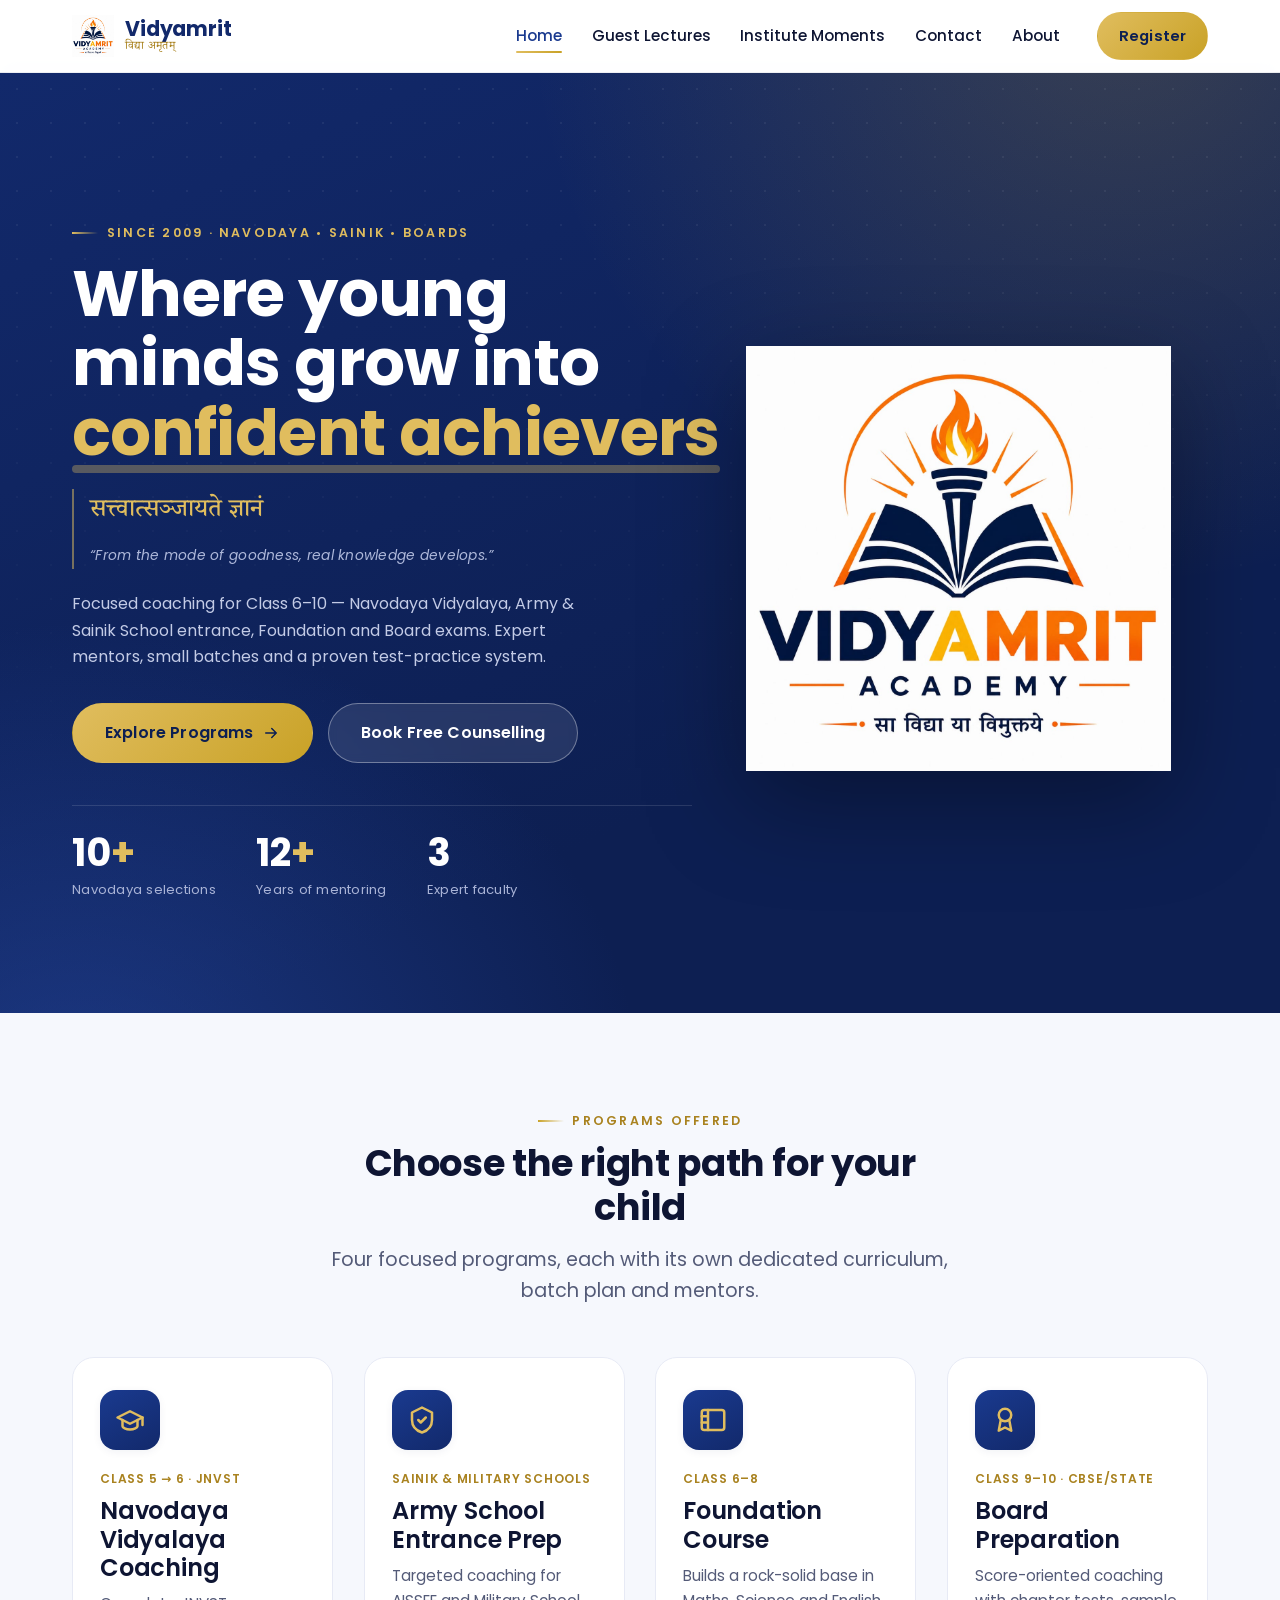
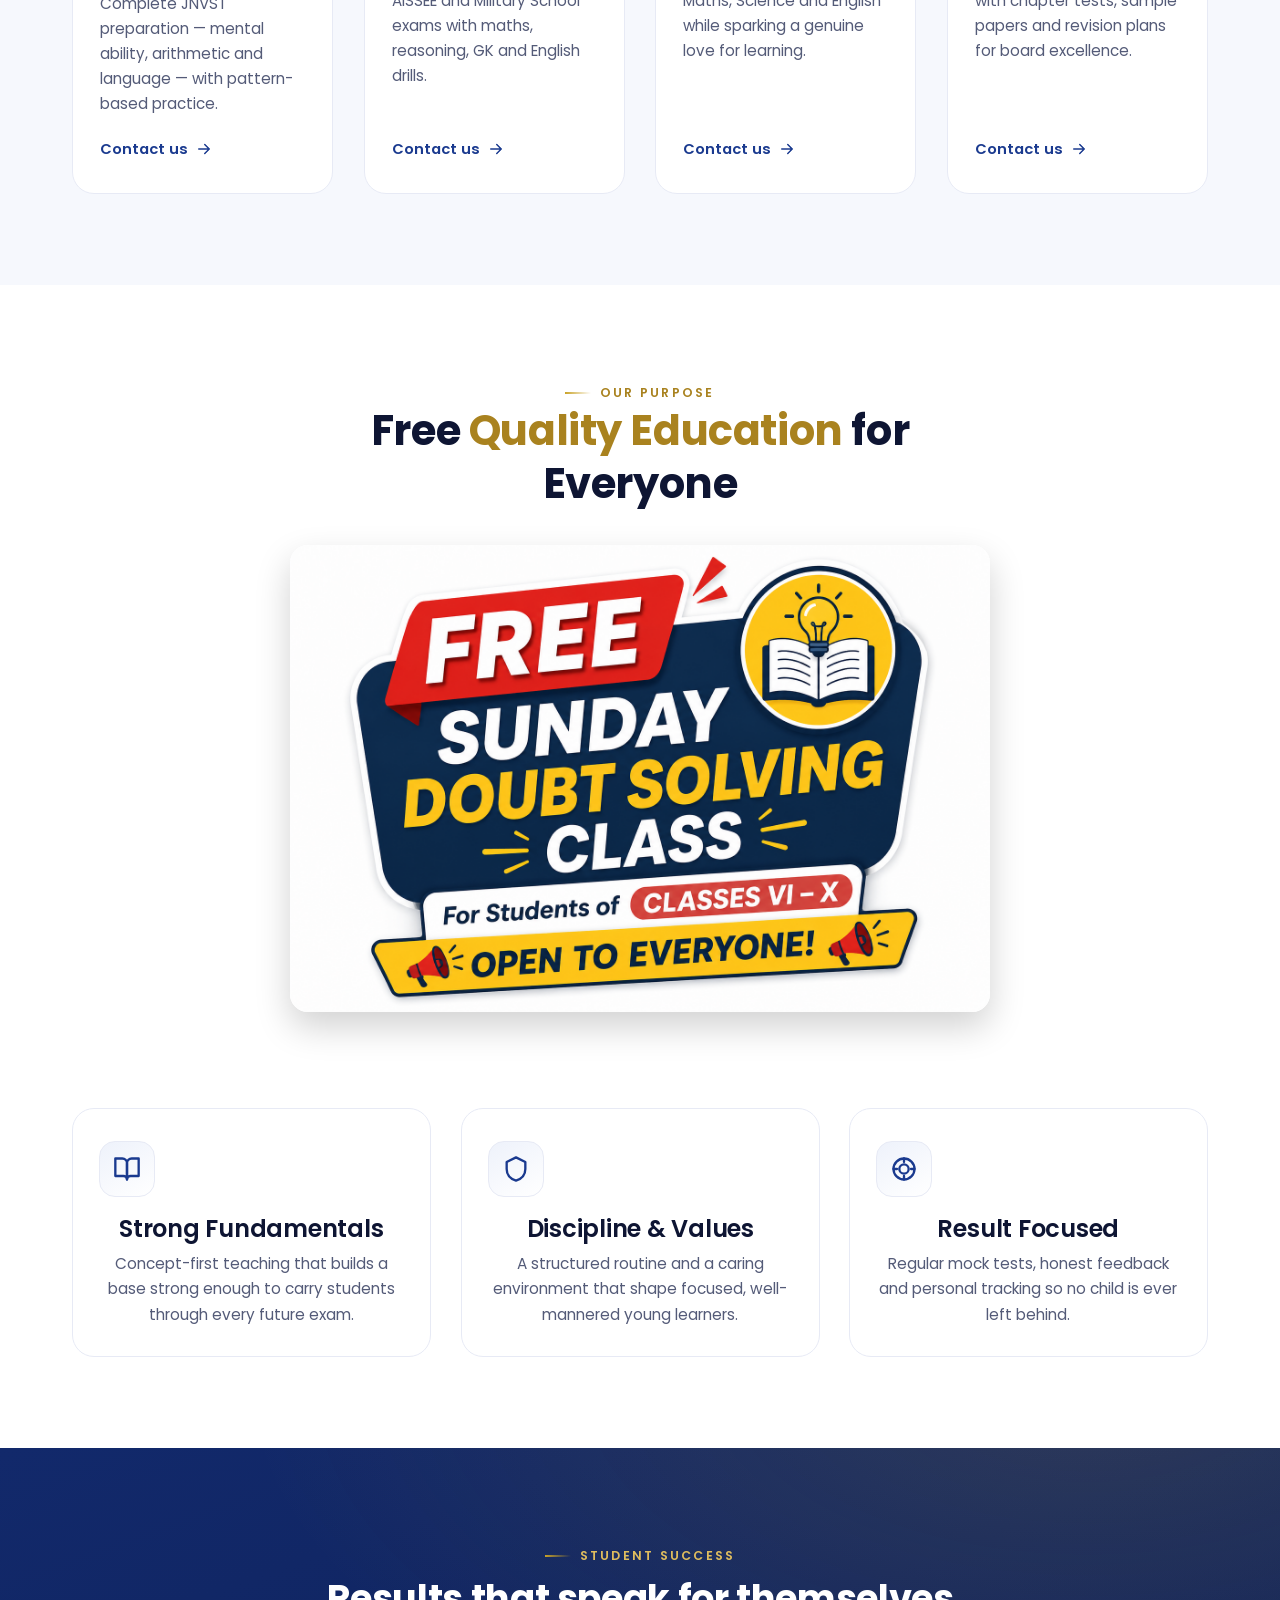
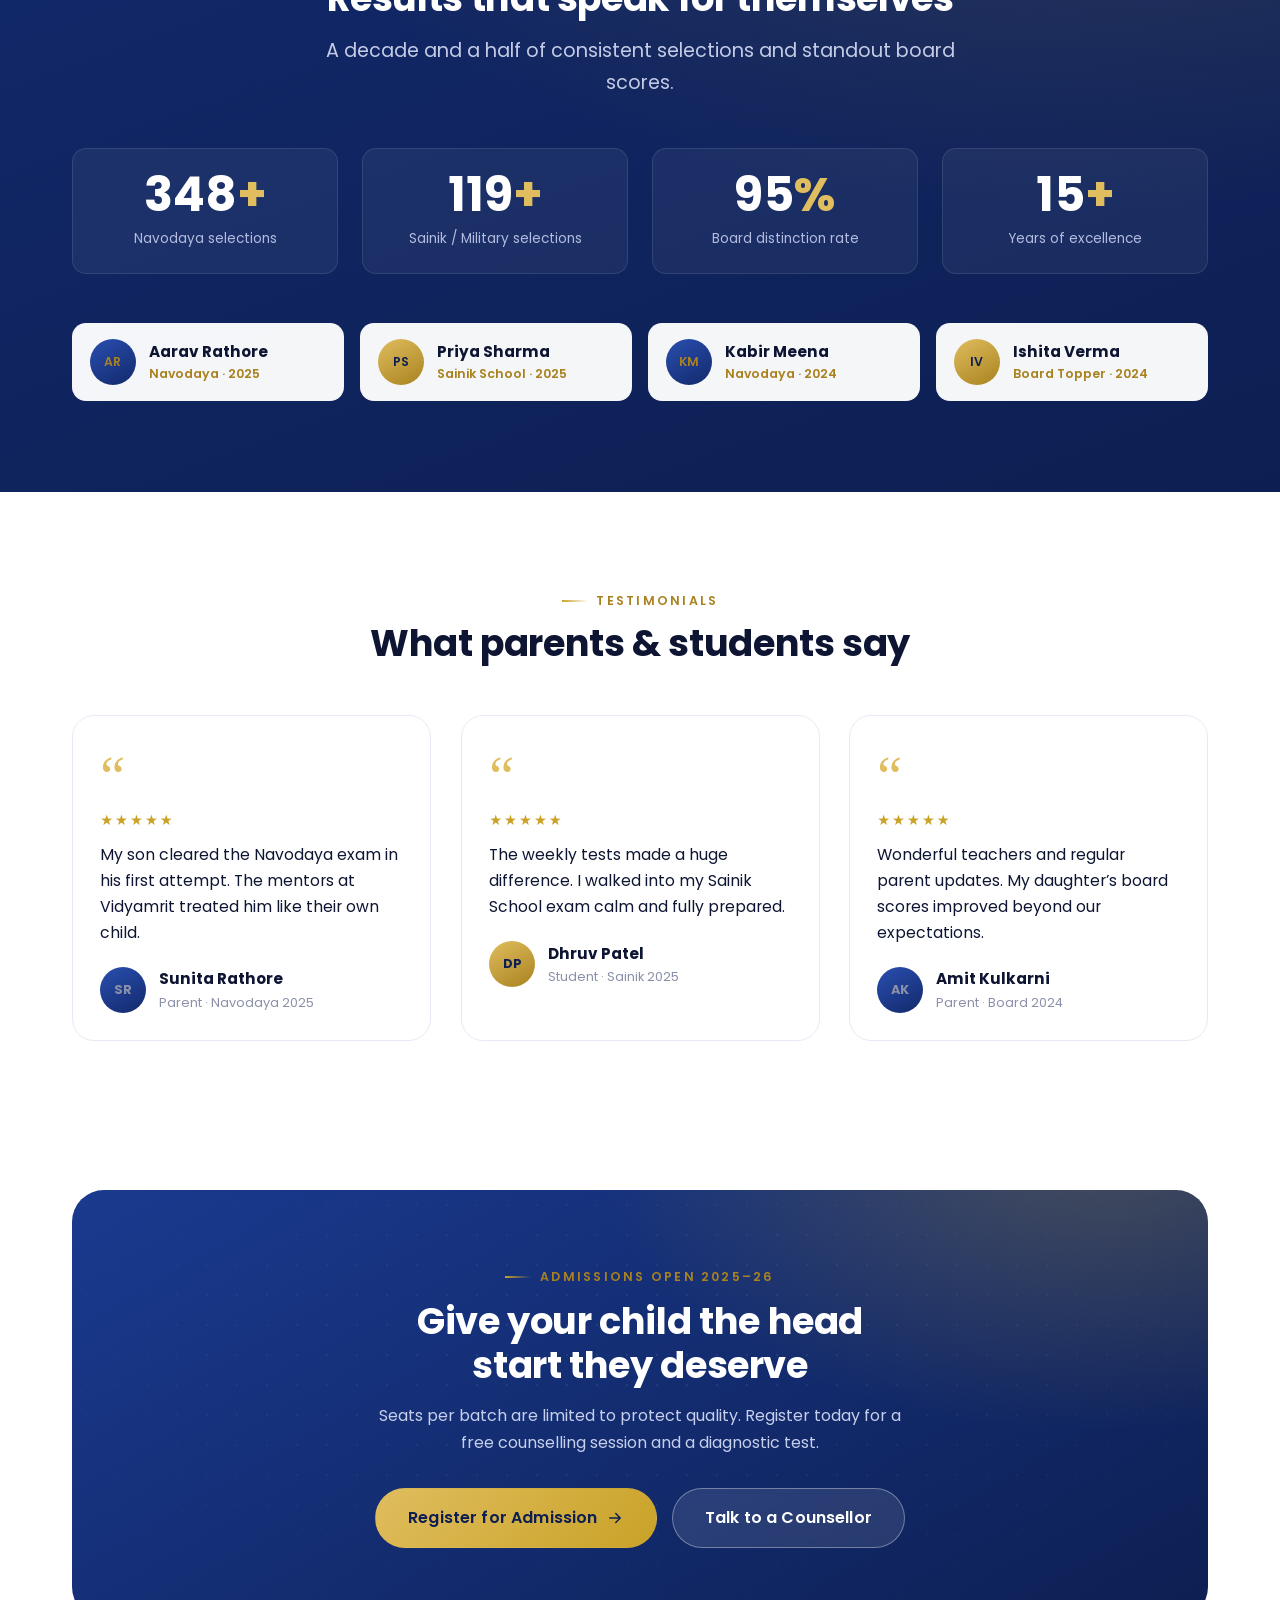
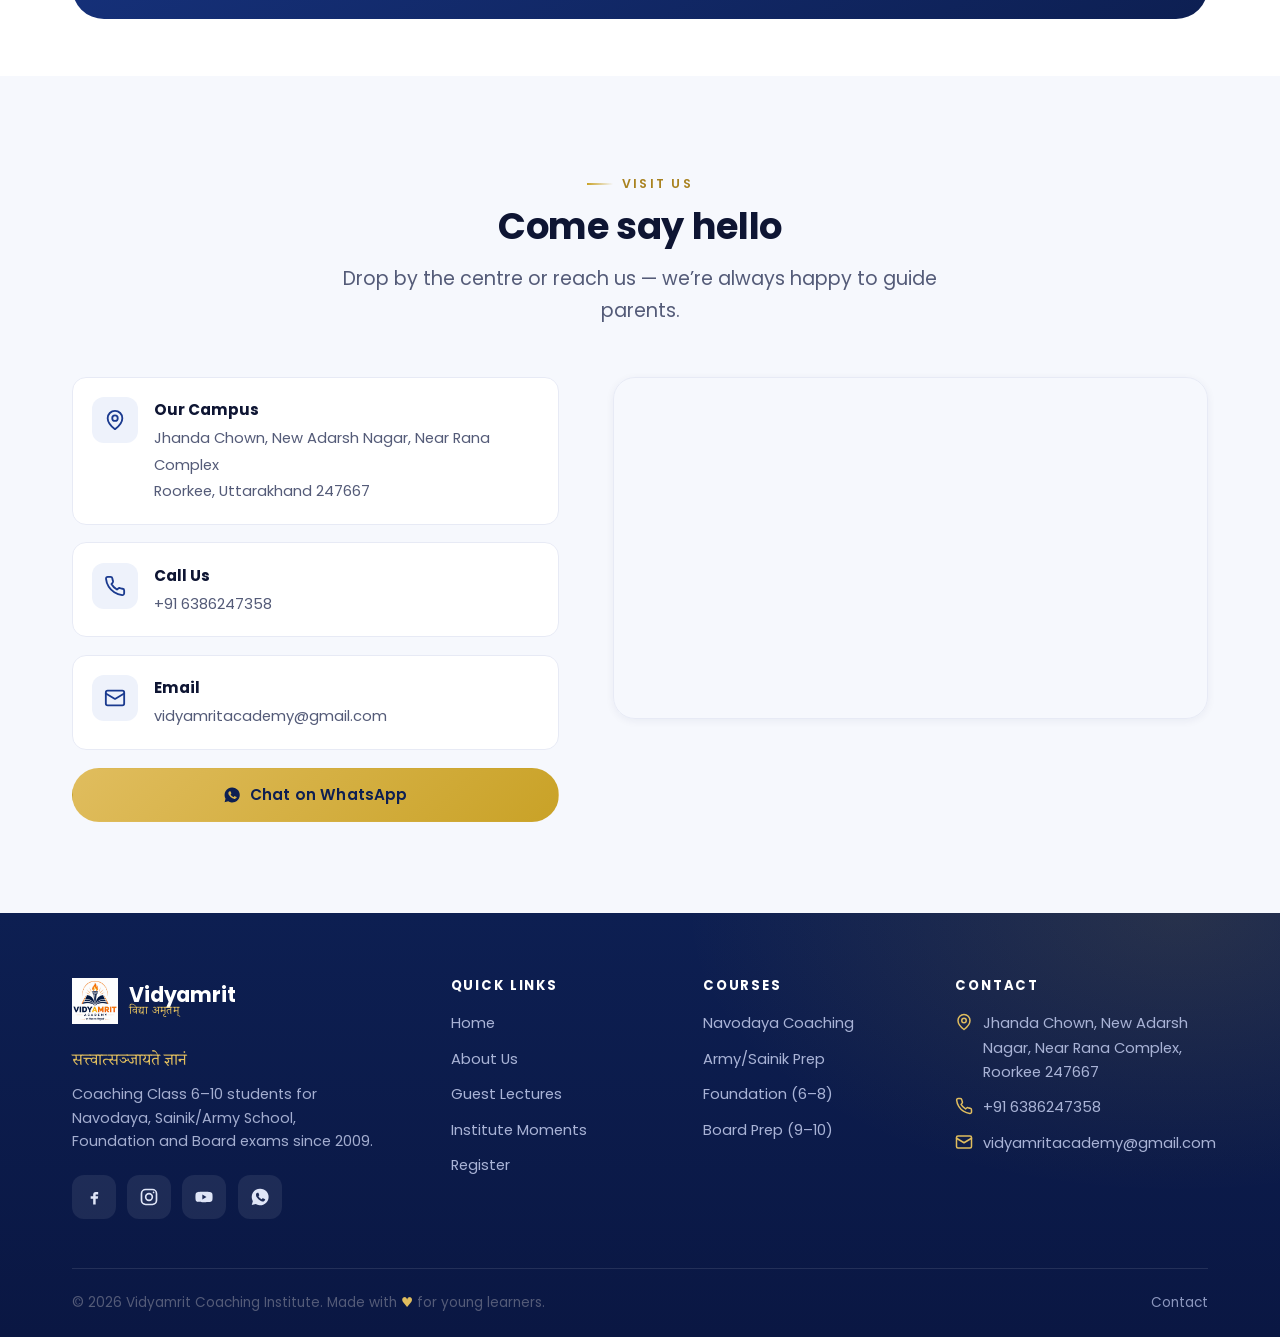
==== index.html @ 96e6bafd "Initial website" ====
<!DOCTYPE html>
<html lang="en">
<head>
  <meta charset="UTF-8" />
  <meta name="viewport" content="width=device-width, initial-scale=1.0" />

  <!-- ---- SEO ---- -->
  <title>Vidyamrit Coaching Institute | Navodaya, Sainik, Foundation & Board Coaching</title>
  <meta name="description" content="Vidyamrit Coaching Institute prepares students of Class 6–10 for Navodaya Vidyalaya, Sainik & Army School entrance, Foundation and Board exams with expert mentors, small batches and regular mock tests." />
  <meta name="keywords" content="Navodaya coaching, Sainik School coaching, JNVST preparation, foundation course, board exam coaching, Vidyamrit" />
  <meta name="author" content="Vidyamrit Coaching Institute" />
  <link rel="canonical" href="https://www.vidyamrit.edu.in/" />

  <!-- ---- Social preview ---- -->
  <meta property="og:type" content="website" />
  <meta property="og:title" content="Vidyamrit Coaching Institute" />
  <meta property="og:description" content="Expert coaching for Navodaya, Sainik/Army School, Foundation and Board exams — Class 6 to 10." />
  <meta property="og:image" content="images/logo.jpeg" />

  <!-- ---- Favicon ---- -->
  <link rel="icon" type="image/svg+xml" href="images/logo.jpeg" />

  <!-- ---- Fonts: Poppins (English) + Noto Serif Devanagari (Sanskrit) ---- -->
  <link rel="preconnect" href="https://fonts.googleapis.com" />
  <link rel="preconnect" href="https://fonts.gstatic.com" crossorigin />
  <link href="https://fonts.googleapis.com/css2?family=Poppins:wght@400;500;600;700&family=Noto+Serif+Devanagari:wght@500;600&display=swap" rel="stylesheet" />

  <!-- ---- Styles (load order matters) ---- -->
  <link rel="stylesheet" href="css/style.css" />
  <link rel="stylesheet" href="css/navbar.css" />
  <link rel="stylesheet" href="css/hero.css" />
  <link rel="stylesheet" href="css/purpose.css" />
  <link rel="stylesheet" href="css/cards.css" />
  <link rel="stylesheet" href="css/pages.css" />
  <link rel="stylesheet" href="css/forms.css" />
  <link rel="stylesheet" href="css/footer.css" />
  <link rel="stylesheet" href="css/responsive.css" />
</head>
<body>
  <a class="skip-link" href="#main">Skip to main content</a>

  <!-- ============================================================
       HEADER / NAVBAR
       ============================================================ -->
  <header class="site-header" id="siteHeader">
    <div class="container">
      <nav class="nav" aria-label="Primary">
        <a class="brand" href="index.html" aria-label="Vidyamrit — home">
          <img class="brand__mark" src="images/logo.jpeg" alt="" width="42" height="42" />
          <span class="brand__text">
            <span class="brand__name">Vidyamrit</span>
            <span class="brand__sub">विद्या अमृतम्</span>
          </span>
        </a>

        <div class="nav-menu" id="navMenu">
          <ul class="nav-list">
            <li><a class="nav-link" href="index.html">Home</a></li>
            <li><a class="nav-link" href="pages/guest-lectures.html">Guest Lectures</a></li>
            <li><a class="nav-link" href="pages/institute-moments.html">Institute Moments</a></li>
            <li><a class="nav-link" href="pages/contact.html">Contact</a></li>
            <li><a class="nav-link" href="pages/about.html">About</a></li>
          </ul>
          <a class="btn btn--gold nav-cta" href="pages/registration.html">Register</a>
        </div>

        <button class="nav-toggle" id="navToggle" type="button" aria-label="Open menu" aria-controls="navMenu" aria-expanded="false">
          <span></span><span></span><span></span>
        </button>
      </nav>
    </div>
  </header>
  <div class="nav-backdrop" id="navBackdrop"></div>
  <div class="header-spacer"></div>

  <main id="main">

    <!-- ============================================================
         1 · HERO
         ============================================================ -->
    <section class="hero">
      <div class="container hero__inner">
        <div class="hero__content">
          <span class="eyebrow">Since 2009 · Navodaya • Sainik • Boards</span>
          <h1 class="hero__title">Where young minds grow into <span class="hl">confident achievers</span></h1>

          <p class="shloka hero__shloka">
            सत्त्वात्सञ्जायते ज्ञानं
            <span class="shloka__gloss">“From the mode of goodness, real knowledge develops.”</span>
          </p>

          <p class="hero__lead">
            Focused coaching for Class 6–10 — Navodaya Vidyalaya, Army &amp; Sainik School
            entrance, Foundation and Board exams. Expert mentors, small batches and a
            proven test-practice system.
          </p>

          <div class="hero__actions">
            <a class="btn btn--gold btn--lg" href="#programs">
              Explore Programs
              <svg viewBox="0 0 24 24" fill="none" stroke="currentColor" stroke-width="2" stroke-linecap="round" stroke-linejoin="round" aria-hidden="true"><path d="M5 12h14M13 6l6 6-6 6"/></svg>
            </a>
            <a class="btn btn--light btn--lg" href="pages/registration.html">Book Free Counselling</a>
          </div>

          <ul class="hero__stats">
            <li><span class="num" data-count="10" data-suffix="+">350+</span><span class="lbl">Navodaya selections</span></li>
            <li><span class="num" data-count="12" data-suffix="+">15+</span><span class="lbl">Years of mentoring</span></li>
            <li><span class="num" data-count="3" data-suffix="">2</span><span class="lbl">Expert faculty</span></li>
          </ul>
        </div>

        <div class="hero__art">
          <!-- Decorative brand illustration (swap for a real photo at images/hero.jpg if preferred) -->
          <img src="images/logo.jpeg" alt="" width="480" height="480" />
        <!--   <div class="hero__badge">
            <span class="ico" aria-hidden="true">
              <svg viewBox="0 0 24 24" fill="none" stroke="currentColor" stroke-width="2" stroke-linecap="round" stroke-linejoin="round"><path d="M12 2 3 7l9 5 9-5-9-5Z"/><path d="M3 7v6m18-6v6M7 10v5c0 1 2 2 5 2s5-1 5-2v-5"/></svg>
            </span>
           <span>
             <b>96% distinction</b>
              <span>in board results</span>
            </span> 
          </div> -->
        </div>
      </div>
    </section>

    <!-- ============================================================
         3 · PROGRAMS OFFERED
         ============================================================ -->
    <section class="section section--mist" id="programs" aria-labelledby="programs-title">
      <div class="container">
        <div class="section-head text-center reveal">
          <span class="eyebrow">Programs Offered</span>
          <h2 class="section-title" id="programs-title">Choose the right path for your child</h2>
          <p class="section-sub">Four focused programs, each with its own dedicated curriculum, batch plan and mentors.</p>
        </div>

        <div class="grid grid--4" data-stagger="0.09">
          <!-- Navodaya -->
          <article class="program-card reveal">
            <span class="program-card__ico" aria-hidden="true">
              <svg viewBox="0 0 24 24" fill="none" stroke="currentColor" stroke-width="2" stroke-linecap="round" stroke-linejoin="round"><path d="M22 10 12 5 2 10l10 5 10-5Z"/><path d="M6 12v5c0 1 2.7 2.5 6 2.5s6-1.5 6-2.5v-5"/><path d="M22 10v6"/></svg>
            </span>
            <span class="program-card__meta">Class 5 → 6 · JNVST</span>
            <h3>Navodaya Vidyalaya Coaching</h3>
            <p>Complete JNVST preparation — mental ability, arithmetic and language — with pattern-based practice.</p>
            <a class="link-arrow" href="pages/contact.html">Contact us
              <svg viewBox="0 0 24 24" fill="none" stroke="currentColor" stroke-width="2" stroke-linecap="round" stroke-linejoin="round" aria-hidden="true"><path d="M5 12h14M13 6l6 6-6 6"/></svg>
            </a>
          </article>

          <!-- Sainik / Army -->
          <article class="program-card reveal">
            <span class="program-card__ico" aria-hidden="true">
              <svg viewBox="0 0 24 24" fill="none" stroke="currentColor" stroke-width="2" stroke-linecap="round" stroke-linejoin="round"><path d="M12 2 4 6v6c0 5 3.4 8.5 8 10 4.6-1.5 8-5 8-10V6z"/><path d="m9 12 2 2 4-4"/></svg>
            </span>
            <span class="program-card__meta">Sainik &amp; Military Schools</span>
            <h3>Army School Entrance Prep</h3>
            <p>Targeted coaching for AISSEE and Military School exams with maths, reasoning, GK and English drills.</p>
            <a class="link-arrow" href="pages/contact.html">Contact us
              <svg viewBox="0 0 24 24" fill="none" stroke="currentColor" stroke-width="2" stroke-linecap="round" stroke-linejoin="round" aria-hidden="true"><path d="M5 12h14M13 6l6 6-6 6"/></svg>
            </a>
          </article>

          <!-- Foundation -->
          <article class="program-card reveal">
            <span class="program-card__ico" aria-hidden="true">
              <svg viewBox="0 0 24 24" fill="none" stroke="currentColor" stroke-width="2" stroke-linecap="round" stroke-linejoin="round"><rect x="3" y="4" width="18" height="16" rx="2"/><path d="M8 4v16M3 9h5m-5 5h5"/></svg>
            </span>
            <span class="program-card__meta">Class 6–8</span>
            <h3>Foundation Course</h3>
            <p>Builds a rock-solid base in Maths, Science and English while sparking a genuine love for learning.</p>
            <a class="link-arrow" href="pages/contact.html">Contact us
              <svg viewBox="0 0 24 24" fill="none" stroke="currentColor" stroke-width="2" stroke-linecap="round" stroke-linejoin="round" aria-hidden="true"><path d="M5 12h14M13 6l6 6-6 6"/></svg>
            </a>
          </article>

          <!-- Board -->
          <article class="program-card reveal">
            <span class="program-card__ico" aria-hidden="true">
              <svg viewBox="0 0 24 24" fill="none" stroke="currentColor" stroke-width="2" stroke-linecap="round" stroke-linejoin="round"><circle cx="12" cy="8" r="5"/><path d="m8.5 12.5-1.5 8L12 18l5 2.5-1.5-8"/></svg>
            </span>
            <span class="program-card__meta">Class 9–10 · CBSE/State</span>
            <h3>Board Preparation</h3>
            <p>Score-oriented coaching with chapter tests, sample papers and revision plans for board excellence.</p>
            <a class="link-arrow" href="pages/contact.html">Contact us
              <svg viewBox="0 0 24 24" fill="none" stroke="currentColor" stroke-width="2" stroke-linecap="round" stroke-linejoin="round" aria-hidden="true"><path d="M5 12h14M13 6l6 6-6 6"/></svg>
            </a>
          </article>
        </div>
      </div>
    </section>


    <!-- ============================================================
         2 · OUR PURPOSE
         ============================================================ -->
    <section class="section purpose" aria-labelledby="purpose-title">
      <div class="container text-center">
        <span class="eyebrow reveal">Our Purpose</span>
        <h2 class="purpose__statement reveal" id="purpose-title">
          <a href="pages/our-purpose.html" class="purpose-link">
            Free <span class="hl">Quality Education</span> for Everyone
          </a>
        </h2>

        <div class="purpose-image reveal">
            <a href="pages/registration.html">
                <img src="images/free_edu.png"
                     alt="Free Quality Education for Everyone">
            </a>
        </div>
        <div class="divider reveal"><span></span></div>

        <div class="grid grid--3 purpose__pillars" data-stagger="0.1">
          <article class="purpose-card reveal">
            <span class="purpose-card__ico" aria-hidden="true">
              <svg viewBox="0 0 24 24" fill="none" stroke="currentColor" stroke-width="2" stroke-linecap="round" stroke-linejoin="round"><path d="M2 3h6a4 4 0 0 1 4 4v14a3 3 0 0 0-3-3H2z"/><path d="M22 3h-6a4 4 0 0 0-4 4v14a3 3 0 0 1 3-3h7z"/></svg>
            </span>
            <h3>Strong Fundamentals</h3>
            <p>Concept-first teaching that builds a base strong enough to carry students through every future exam.</p>
          </article>

          <article class="purpose-card reveal">
            <span class="purpose-card__ico" aria-hidden="true">
              <svg viewBox="0 0 24 24" fill="none" stroke="currentColor" stroke-width="2" stroke-linecap="round" stroke-linejoin="round"><path d="M12 2 4 6v6c0 5 3.4 8.5 8 10 4.6-1.5 8-5 8-10V6z"/></svg>
            </span>
            <h3>Discipline &amp; Values</h3>
            <p>A structured routine and a caring environment that shape focused, well-mannered young learners.</p>
          </article>

          <article class="purpose-card reveal">
            <span class="purpose-card__ico" aria-hidden="true">
              <svg viewBox="0 0 24 24" fill="none" stroke="currentColor" stroke-width="2" stroke-linecap="round" stroke-linejoin="round"><circle cx="12" cy="12" r="9"/><circle cx="12" cy="12" r="4"/><path d="M12 3v3m0 12v3M3 12h3m12 0h3"/></svg>
            </span>
            <h3>Result Focused</h3>
            <p>Regular mock tests, honest feedback and personal tracking so no child is ever left behind.</p>
          </article>
        </div>
      </div>
    </section>




    <!-- ============================================================
         5 · STUDENT SUCCESS HIGHLIGHTS
         ============================================================ -->
    <section class="section section--royal results" aria-labelledby="results-title">
      <div class="container">
        <div class="section-head text-center reveal">
          <span class="eyebrow">Student Success</span>
          <h2 class="section-title" id="results-title">Results that speak for themselves</h2>
          <p class="section-sub">A decade and a half of consistent selections and standout board scores.</p>
        </div>

        <div class="stat-row" data-stagger="0.08">
          <div class="stat reveal"><span class="num" data-count="350" data-suffix="+">350+</span><span class="lbl">Navodaya selections</span></div>
          <div class="stat reveal"><span class="num" data-count="120" data-suffix="+">120+</span><span class="lbl">Sainik / Military selections</span></div>
          <div class="stat reveal"><span class="num" data-count="96" data-suffix="%">96%</span><span class="lbl">Board distinction rate</span></div>
          <div class="stat reveal"><span class="num" data-count="15" data-suffix="+">15+</span><span class="lbl">Years of excellence</span></div>
        </div>

        <div class="selection-strip" data-stagger="0.08">
          <div class="select-card reveal"><span class="avatar" aria-hidden="true">AR</span><span><b>Aarav Rathore</b><span>Navodaya · 2025</span></span></div>
          <div class="select-card reveal"><span class="avatar is-gold" aria-hidden="true">PS</span><span><b>Priya Sharma</b><span>Sainik School · 2025</span></span></div>
          <div class="select-card reveal"><span class="avatar" aria-hidden="true">KM</span><span><b>Kabir Meena</b><span>Navodaya · 2024</span></span></div>
          <div class="select-card reveal"><span class="avatar is-gold" aria-hidden="true">IV</span><span><b>Ishita Verma</b><span>Board Topper · 2024</span></span></div>
        </div>
      </div>
    </section>


    <!-- ============================================================
         8 · TESTIMONIALS
         ============================================================ -->
    <section class="section" aria-labelledby="testi-title">
      <div class="container">
        <div class="section-head text-center reveal">
          <span class="eyebrow">Testimonials</span>
          <h2 class="section-title" id="testi-title">What parents &amp; students say</h2>
        </div>

        <div class="grid grid--3" data-stagger="0.09">
          <article class="testimonial-card reveal">
            <div class="testimonial-card__quote" aria-hidden="true">&ldquo;</div>
            <div class="stars" aria-label="5 out of 5 stars">★★★★★</div>
            <p>My son cleared the Navodaya exam in his first attempt. The mentors at Vidyamrit treated him like their own child.</p>
            <div class="testimonial-card__author">
              <span class="avatar" aria-hidden="true">SR</span>
              <span><b>Sunita Rathore</b><span>Parent · Navodaya 2025</span></span>
            </div>
          </article>

          <article class="testimonial-card reveal">
            <div class="testimonial-card__quote" aria-hidden="true">&ldquo;</div>
            <div class="stars" aria-label="5 out of 5 stars">★★★★★</div>
            <p>The weekly tests made a huge difference. I walked into my Sainik School exam calm and fully prepared.</p>
            <div class="testimonial-card__author">
              <span class="avatar is-gold" aria-hidden="true">DP</span>
              <span><b>Dhruv Patel</b><span>Student · Sainik 2025</span></span>
            </div>
          </article>

          <article class="testimonial-card reveal">
            <div class="testimonial-card__quote" aria-hidden="true">&ldquo;</div>
            <div class="stars" aria-label="5 out of 5 stars">★★★★★</div>
            <p>Wonderful teachers and regular parent updates. My daughter&rsquo;s board scores improved beyond our expectations.</p>
            <div class="testimonial-card__author">
              <span class="avatar" aria-hidden="true">AK</span>
              <span><b>Amit Kulkarni</b><span>Parent · Board 2024</span></span>
            </div>
          </article>
        </div>
      </div>
    </section>

    <!-- ============================================================
         9 · REGISTRATION CTA
         ============================================================ -->
    <section class="section section--tight" aria-labelledby="cta-title">
      <div class="container">
        <div class="cta-band reveal zoom">
          <span class="eyebrow" style="justify-content:center;">Admissions Open 2025–26</span>
          <h2 id="cta-title">Give your child the head start they deserve</h2>
          <p>Seats per batch are limited to protect quality. Register today for a free counselling session and a diagnostic test.</p>
          <div class="cta-band__actions">
            <a class="btn btn--gold btn--lg" href="pages/registration.html">Register for Admission
              <svg viewBox="0 0 24 24" fill="none" stroke="currentColor" stroke-width="2" stroke-linecap="round" stroke-linejoin="round" aria-hidden="true"><path d="M5 12h14M13 6l6 6-6 6"/></svg>
            </a>
            <a class="btn btn--light btn--lg" href="pages/contact.html">Talk to a Counsellor</a>
          </div>
        </div>
      </div>
    </section>

    <!-- ============================================================
         10 · CONTACT
         ============================================================ -->
    <section class="section section--mist" id="contact" aria-labelledby="contact-title">
      <div class="container">
        <div class="section-head text-center reveal">
          <span class="eyebrow">Visit Us</span>
          <h2 class="section-title" id="contact-title">Come say hello</h2>
          <p class="section-sub">Drop by the centre or reach us — we&rsquo;re always happy to guide parents.</p>
        </div>

        <div class="contact-grid">
          <div class="contact-info reveal from-left">
            <div class="contact-item">
              <span class="ico" aria-hidden="true"><svg viewBox="0 0 24 24" fill="none" stroke="currentColor" stroke-width="2" stroke-linecap="round" stroke-linejoin="round"><path d="M20 10c0 6-8 12-8 12s-8-6-8-12a8 8 0 0 1 16 0Z"/><circle cx="12" cy="10" r="3"/></svg></span>
              <div><b>Our Campus</b><span>Jhanda Chown, New Adarsh Nagar, Near Rana Complex<br />Roorkee, Uttarakhand 247667</span></div>
            </div>
            <div class="contact-item">
              <span class="ico" aria-hidden="true"><svg viewBox="0 0 24 24" fill="none" stroke="currentColor" stroke-width="2" stroke-linecap="round" stroke-linejoin="round"><path d="M22 16.9v3a2 2 0 0 1-2.2 2 19.8 19.8 0 0 1-8.6-3 19.5 19.5 0 0 1-6-6 19.8 19.8 0 0 1-3-8.7A2 2 0 0 1 4.1 2h3a2 2 0 0 1 2 1.7c.1.9.4 1.8.7 2.7a2 2 0 0 1-.5 2.1L8.1 9.9a16 16 0 0 0 6 6l1.4-1.2a2 2 0 0 1 2.1-.4c.9.3 1.8.6 2.7.7a2 2 0 0 1 1.7 2Z"/></svg></span>
              <div><b>Call Us</b><a href="tel:+916386247358">+91 6386247358</a><br /></div>
            </div>
            <div class="contact-item">
              <span class="ico" aria-hidden="true"><svg viewBox="0 0 24 24" fill="none" stroke="currentColor" stroke-width="2" stroke-linecap="round" stroke-linejoin="round"><rect x="2" y="4" width="20" height="16" rx="2"/><path d="m22 7-10 6L2 7"/></svg></span>
              <div><b>Email</b><a href="mailto:vidyamritacademy@gmail.com">vidyamritacademy@gmail.com</a></div>
            </div>
            <a class="btn btn--gold" href="https://wa.me/916386247358" target="_blank" rel="noopener">
              <svg viewBox="0 0 24 24" fill="currentColor" aria-hidden="true"><path d="M12 2a10 10 0 0 0-8.6 15l-1.3 4.7 4.8-1.3A10 10 0 1 0 12 2Zm5.5 14.1c-.2.6-1.2 1.2-1.7 1.2-.4 0-1 .1-3.2-.9a11 11 0 0 1-4.4-4c-.3-.5-1-1.5-1-2.9 0-1.3.7-2 1-2.2a1 1 0 0 1 .8-.4h.6c.2 0 .5 0 .7.6l.8 2c.1.2.1.4 0 .5l-.4.6-.3.3c-.1.1-.3.3-.1.6a8 8 0 0 0 1.4 1.8 7 7 0 0 0 2 1.3c.3.1.5.1.6-.1l.7-.9c.2-.2.4-.2.6-.1l2 .9c.3.2.5.2.5.4.1.1.1.8-.2 1.4Z"/></svg>
              Chat on WhatsApp
            </a>
          </div>

          <div class="map-embed reveal from-right">
            <!-- Replace the query with the real campus coordinates/address -->
            <iframe
              title="Vidyamrit Coaching Institute location on Google Maps"
              src="https://www.google.com/maps/embed?pb=!1m17!1m12!1m3!1d864.9025805353233!2d77.89944526962621!3d29.875509998438098!2m3!1f0!2f0!3f0!3m2!1i1024!2i768!4f13.1!3m2!1m1!2zMjnCsDUyJzMxLjgiTiA3N8KwNTQnMDAuMyJF!5e0!3m2!1sen!2sin!4v1784310612285!5m2!1sen!2sin"
              loading="lazy" referrerpolicy="no-referrer-when-downgrade"></iframe>
          </div>
        </div>
      </div>
    </section>
  </main>

  <!-- ============================================================
       FOOTER
       ============================================================ -->
  <footer class="site-footer">
    <div class="container">
      <div class="footer__grid">
        <div class="footer__brand">
          <a class="brand" href="index.html" aria-label="Vidyamrit — home">
            <img class="brand__mark" src="images/logo.jpeg" alt="" width="46" height="46" />
            <span class="brand__text">
              <span class="brand__name">Vidyamrit</span>
              <span class="brand__sub">विद्या अमृतम्</span>
            </span>
          </a>
          <p class="footer__tag">सत्त्वात्सञ्जायते ज्ञानं</p>
          <p class="footer__about">Coaching Class 6–10 students for Navodaya, Sainik/Army School, Foundation and Board exams since 2009.</p>
          <div class="social-row">
            <a href="#" aria-label="Facebook"><svg viewBox="0 0 24 24" fill="currentColor" aria-hidden="true"><path d="M14 9h3V6h-3c-2 0-3 1.5-3 3.4V11H8v3h3v7h3v-7h2.5l.5-3H14V9.4c0-.3.2-.4.5-.4Z"/></svg></a>
            <a href="#" aria-label="Instagram"><svg viewBox="0 0 24 24" fill="none" stroke="currentColor" stroke-width="2"><rect x="3" y="3" width="18" height="18" rx="5"/><circle cx="12" cy="12" r="4"/><circle cx="17.5" cy="6.5" r="1" fill="currentColor" stroke="none"/></svg></a>
            <a href="#" aria-label="YouTube"><svg viewBox="0 0 24 24" fill="currentColor" aria-hidden="true"><path d="M22 8.2a3 3 0 0 0-2-2C18.2 5.7 12 5.7 12 5.7s-6.2 0-8 .5a3 3 0 0 0-2 2A31 31 0 0 0 1.7 12 31 31 0 0 0 2 15.8a3 3 0 0 0 2 2c1.8.5 8 .5 8 .5s6.2 0 8-.5a3 3 0 0 0 2-2c.3-1.2.3-3.8.3-3.8s0-2.6-.3-3.8ZM10 15V9l5 3Z"/></svg></a>
            <a href="https://wa.me/916386247358" aria-label="WhatsApp"><svg viewBox="0 0 24 24" fill="currentColor" aria-hidden="true"><path d="M12 2a10 10 0 0 0-8.6 15l-1.3 4.7 4.8-1.3A10 10 0 1 0 12 2Zm5.5 14.1c-.2.6-1.2 1.2-1.7 1.2-.4 0-1 .1-3.2-.9a11 11 0 0 1-4.4-4c-.3-.5-1-1.5-1-2.9 0-1.3.7-2 1-2.2a1 1 0 0 1 .8-.4h.6c.2 0 .5 0 .7.6l.8 2c.1.2.1.4 0 .5l-.4.6-.3.3c-.1.1-.3.3-.1.6a8 8 0 0 0 1.4 1.8 7 7 0 0 0 2 1.3c.3.1.5.1.6-.1l.7-.9c.2-.2.4-.2.6-.1l2 .9c.3.2.5.2.5.4.1.1.1.8-.2 1.4Z"/></svg></a>
          </div>
        </div>

        <div class="footer__col">
          <h4>Quick Links</h4>
          <ul>
            <li><a href="index.html">Home</a></li>
            <li><a href="pages/about.html">About Us</a></li>
            <li><a href="pages/guest-lectures.html">Guest Lectures</a></li>
            <li><a href="pages/institute-moments.html">Institute Moments</a></li>
            <li><a href="pages/registration.html">Register</a></li>
          </ul>
        </div>

        <div class="footer__col">
          <h4>Courses</h4>
          <ul>
            <li><a href="pages/registration.html">Navodaya Coaching</a></li>
            <li><a href="pages/registration.html">Army/Sainik Prep</a></li>
            <li><a href="pages/registration.html">Foundation (6–8)</a></li>
            <li><a href="pages/registration.html">Board Prep (9–10)</a></li>
          </ul>
        </div>

        <div class="footer__col">
          <h4>Contact</h4>
          <ul>
            <li class="with-ico"><svg viewBox="0 0 24 24" fill="none" stroke="currentColor" stroke-width="2" stroke-linecap="round" stroke-linejoin="round"><path d="M20 10c0 6-8 12-8 12s-8-6-8-12a8 8 0 0 1 16 0Z"/><circle cx="12" cy="10" r="3"/></svg><span>Jhanda Chown, New Adarsh Nagar, Near Rana Complex, Roorkee 247667</span></li>
            <li class="with-ico"><svg viewBox="0 0 24 24" fill="none" stroke="currentColor" stroke-width="2" stroke-linecap="round" stroke-linejoin="round"><path d="M22 16.9v3a2 2 0 0 1-2.2 2 19.8 19.8 0 0 1-8.6-3 19.5 19.5 0 0 1-6-6 19.8 19.8 0 0 1-3-8.7A2 2 0 0 1 4.1 2h3a2 2 0 0 1 2 1.7c.1.9.4 1.8.7 2.7a2 2 0 0 1-.5 2.1L8.1 9.9a16 16 0 0 0 6 6l1.4-1.2a2 2 0 0 1 2.1-.4c.9.3 1.8.6 2.7.7a2 2 0 0 1 1.7 2Z"/></svg><a href="tel:+916386247358">+91 6386247358</a></li>
            <li class="with-ico"><svg viewBox="0 0 24 24" fill="none" stroke="currentColor" stroke-width="2" stroke-linecap="round" stroke-linejoin="round"><rect x="2" y="4" width="20" height="16" rx="2"/><path d="m22 7-10 6L2 7"/></svg><a href="mailto:vidyamritacademy@gmail.com">vidyamritacademy@gmail.com</a></li>
          </ul>
        </div>
      </div>

      <div class="footer__bar">
        <p>© <span id="year">2025</span> Vidyamrit Coaching Institute. Made with <span class="heart" aria-hidden="true">♥</span> for young learners.</p>
        <nav aria-label="Legal">
        
          <a href="pages/contact.html">Contact</a>
        </nav>
      </div>
    </div>
  </footer>

  <!-- ---- Scripts (defer keeps markup non-blocking) ---- -->
  <script src="js/script.js" defer></script>
  <script src="js/animations.js" defer></script>
</body>
</html>
---- css/style.css ----
/* ============================================================
   Vidyamrit — style.css
   Root design tokens, reset, base typography, utilities,
   buttons, and shared components used across every page.
   Load this FIRST on every page.
   ============================================================ */

/* ---- 1. Design tokens ------------------------------------ */
:root {
  /* Brand — Royal Blue */
  --royal-900: #0d1f52;
  --royal-800: #12296b;
  --royal-700: #1a3a8f;   /* primary royal blue */
  --royal-600: #2a4fb0;
  --royal-050: #eef2fb;

  /* Brand — Golden accent */
  --gold-600: #a9821f;
  --gold-500: #c9a227;    /* primary gold */
  --gold-400: #e0bd5e;
  --gold-050: #faf4df;

  /* Neutrals */
  --ink:   #0e1533;       /* headings */
  --slate: #545b78;       /* body copy */
  --muted: #8a90a8;       /* captions, glosses */
  --mist:  #f6f8fd;       /* soft section background */
  --line:  #e7eaf5;       /* hairline borders */
  --white: #ffffff;

  /* Typography */
  --font-sans: 'Poppins', system-ui, -apple-system, 'Segoe UI', Roboto, Arial, sans-serif;
  --font-sanskrit: 'Noto Serif Devanagari', 'Poppins', Georgia, serif;

  /* Type scale (fluid) */
  --fs-display: clamp(2.4rem, 1.4rem + 3.6vw, 4rem);
  --fs-h1: clamp(2rem, 1.4rem + 2.4vw, 3rem);
  --fs-h2: clamp(1.6rem, 1.2rem + 1.6vw, 2.3rem);
  --fs-h3: clamp(1.2rem, 1.05rem + 0.7vw, 1.5rem);
  --fs-lead: clamp(1.05rem, 1rem + 0.3vw, 1.2rem);
  --fs-body: 1rem;
  --fs-small: 0.875rem;

  /* Spacing */
  --space-section: clamp(3.5rem, 2.5rem + 4vw, 6.5rem);
  --container: 1200px;
  --gutter: clamp(1.1rem, 0.6rem + 2vw, 2rem);

  /* Radius */
  --r-sm: 8px;
  --r-md: 14px;
  --r-lg: 22px;
  --r-pill: 999px;

  /* Elevation */
  --shadow-sm: 0 2px 8px rgba(13, 31, 82, 0.06);
  --shadow-md: 0 12px 30px rgba(13, 31, 82, 0.10);
  --shadow-lg: 0 26px 60px rgba(13, 31, 82, 0.16);
  --shadow-gold: 0 14px 34px rgba(201, 162, 39, 0.28);

  /* Motion */
  --ease: cubic-bezier(0.22, 0.61, 0.36, 1);
  --t-fast: 0.18s;
  --t-med: 0.35s;
  --t-slow: 0.6s;
}

/* ---- 2. Reset -------------------------------------------- */
*, *::before, *::after { box-sizing: border-box; }
* { margin: 0; padding: 0; }
html { -webkit-text-size-adjust: 100%; scroll-behavior: smooth; }
body {
  font-family: var(--font-sans);
  font-size: var(--fs-body);
  line-height: 1.65;
  color: var(--slate);
  background: var(--white);
  -webkit-font-smoothing: antialiased;
  text-rendering: optimizeLegibility;
  overflow-x: hidden;
}
img, svg, video { display: block; max-width: 100%; height: auto; }
a { color: inherit; text-decoration: none; }
button, input, select, textarea { font: inherit; color: inherit; }
button { cursor: pointer; background: none; border: none; }
ul { list-style: none; }
:focus-visible { outline: 3px solid var(--gold-400); outline-offset: 2px; border-radius: 4px; }

/* ---- 3. Base typography ---------------------------------- */
h1, h2, h3, h4 { color: var(--ink); font-weight: 700; line-height: 1.18; letter-spacing: -0.01em; }
h1 { font-size: var(--fs-h1); }
h2 { font-size: var(--fs-h2); }
h3 { font-size: var(--fs-h3); font-weight: 600; }
p  { color: var(--slate); }
strong { color: var(--ink); font-weight: 600; }
.lead { font-size: var(--fs-lead); color: var(--slate); }

/* ---- 4. Layout utilities --------------------------------- */
.container {
  width: 100%;
  max-width: var(--container);
  margin-inline: auto;
  padding-inline: var(--gutter);
}
.section { padding-block: var(--space-section); }
.section--mist { background: var(--mist); }
.section--royal {
  background:
    radial-gradient(120% 120% at 85% -10%, rgba(201,162,39,0.16), transparent 55%),
    linear-gradient(160deg, var(--royal-800), var(--royal-900));
  color: #d9e0f5;
}
.section--tight { padding-block: clamp(2.5rem, 2rem + 2vw, 4rem); }

.grid { display: grid; gap: clamp(1.1rem, 0.6rem + 1.6vw, 2rem); }
.grid--4 { grid-template-columns: repeat(4, 1fr); }
.grid--3 { grid-template-columns: repeat(3, 1fr); }
.grid--2 { grid-template-columns: repeat(2, 1fr); }
.text-center { text-align: center; }

/* ---- 5. Section header pattern --------------------------- */
.eyebrow {
  display: inline-flex;
  align-items: center;
  gap: 0.55rem;
  font-size: 0.78rem;
  font-weight: 600;
  letter-spacing: 0.18em;
  text-transform: uppercase;
  color: var(--gold-600);
}
.eyebrow::before {
  content: "";
  width: 26px; height: 2px;
  background: linear-gradient(90deg, var(--gold-500), transparent);
}
.section--royal .eyebrow { color: var(--gold-400); }

.section-head { max-width: 640px; margin-inline: auto; margin-bottom: clamp(2rem, 1.5rem + 2vw, 3.25rem); }
.section-head.is-left { margin-inline: 0; }
.section-title { font-size: var(--fs-h2); margin-top: 0.7rem; }
.section-sub { margin-top: 0.9rem; font-size: var(--fs-lead); color: var(--slate); }
.section--royal .section-title { color: #fff; }
.section--royal .section-sub { color: #c3cbe6; }

/* ---- 6. Signature: gold lotus-bud divider ---------------- */
/* Recurring ornament tying the brand to a traditional register. */
.divider {
  display: flex;
  align-items: center;
  justify-content: center;
  gap: 0.7rem;
  margin: 1.1rem 0;
}
.divider::before, .divider::after {
  content: "";
  height: 1px; width: 46px;
  background: linear-gradient(90deg, transparent, var(--gold-500));
}
.divider::after { transform: scaleX(-1); }
.divider span {
  width: 12px; height: 12px;
  background: var(--gold-500);
  transform: rotate(45deg);
  border-radius: 3px;
  box-shadow: 0 0 0 4px rgba(201,162,39,0.14);
}
.divider.is-light::before, .divider.is-light::after { background: linear-gradient(90deg, transparent, var(--gold-400)); }

/* ---- 7. Signature: Sanskrit shloka block ----------------- */
.shloka {
  font-family: var(--font-sanskrit);
  font-size: clamp(1.15rem, 1rem + 0.7vw, 1.6rem);
  line-height: 1.9;
  color: var(--royal-700);
  font-weight: 500;
}
.shloka .shloka__gloss {
  display: block;
  margin-top: 0.4rem;
  font-family: var(--font-sans);
  font-size: 0.86rem;
  letter-spacing: 0.02em;
  color: var(--muted);
  font-style: italic;
  font-weight: 400;
}
.section--royal .shloka { color: var(--gold-400); }
.section--royal .shloka .shloka__gloss { color: #aab4d6; }

/* ---- 8. Buttons ------------------------------------------ */
.btn {
  --btn-bg: var(--royal-700);
  --btn-fg: #fff;
  position: relative;
  display: inline-flex;
  align-items: center;
  justify-content: center;
  gap: 0.55rem;
  padding: 0.85rem 1.6rem;
  font-weight: 600;
  font-size: 0.95rem;
  letter-spacing: 0.01em;
  color: var(--btn-fg);
  background: var(--btn-bg);
  border-radius: var(--r-pill);
  border: 1.5px solid transparent;
  overflow: hidden;
  transition: transform var(--t-fast) var(--ease),
              box-shadow var(--t-med) var(--ease),
              background var(--t-med) var(--ease);
}
.btn:hover { transform: translateY(-2px); box-shadow: var(--shadow-md); }
.btn:active { transform: translateY(0); }
.btn svg { width: 18px; height: 18px; }

.btn--primary { --btn-bg: var(--royal-700); }
.btn--primary:hover { background: var(--royal-800); }

.btn--gold {
  --btn-bg: linear-gradient(135deg, var(--gold-400), var(--gold-500));
  --btn-fg: var(--royal-900);
}
.btn--gold:hover { box-shadow: var(--shadow-gold); }

.btn--ghost {
  --btn-bg: transparent;
  --btn-fg: var(--royal-700);
  border-color: var(--line);
}
.btn--ghost:hover { border-color: var(--royal-600); background: var(--royal-050); box-shadow: none; }

.btn--light {
  --btn-bg: rgba(255,255,255,0.10);
  --btn-fg: #fff;
  border-color: rgba(255,255,255,0.35);
  backdrop-filter: blur(4px);
}
.btn--light:hover { background: rgba(255,255,255,0.18); }

.btn--lg { padding: 1rem 2rem; font-size: 1rem; }
.btn--block { width: 100%; }

/* JS ripple element injected by script.js */
.ripple {
  position: absolute;
  border-radius: 50%;
  transform: scale(0);
  background: rgba(255,255,255,0.45);
  pointer-events: none;
  animation: ripple 0.6s var(--ease);
}
.btn--gold .ripple, .btn--ghost .ripple { background: rgba(13,31,82,0.18); }
@keyframes ripple { to { transform: scale(2.6); opacity: 0; } }

/* ---- 9. Small components --------------------------------- */
.chip {
  display: inline-flex; align-items: center; gap: 0.4rem;
  padding: 0.35rem 0.8rem;
  font-size: var(--fs-small); font-weight: 500;
  color: var(--royal-700);
  background: var(--royal-050);
  border-radius: var(--r-pill);
}
.chip--gold { color: var(--gold-600); background: var(--gold-050); }

.tag {
  font-size: 0.72rem; font-weight: 600; letter-spacing: 0.08em;
  text-transform: uppercase; color: var(--gold-600);
}

/* ---- 10. Reveal-on-scroll base --------------------------- */
/* animations.js toggles .is-visible; supports optional stagger via --d */
.reveal {
  opacity: 0;
  transform: translateY(26px);
  transition: opacity 0.7s var(--ease), transform 0.7s var(--ease);
  transition-delay: var(--d, 0s);
  will-change: opacity, transform;
}
.reveal.from-left  { transform: translateX(-34px); }
.reveal.from-right { transform: translateX(34px); }
.reveal.zoom       { transform: scale(0.94); }
.reveal.is-visible { opacity: 1; transform: none; }

/* ---- 11. Helpers ----------------------------------------- */
.sr-only {
  position: absolute; width: 1px; height: 1px;
  padding: 0; margin: -1px; overflow: hidden;
  clip: rect(0,0,0,0); white-space: nowrap; border: 0;
}
.skip-link {
  position: absolute; left: 1rem; top: -60px;
  z-index: 1200; padding: 0.7rem 1.1rem;
  background: var(--royal-700); color: #fff; border-radius: var(--r-sm);
  transition: top var(--t-fast) var(--ease);
}
.skip-link:focus { top: 1rem; }

/* ---- 12. Reduced motion ---------------------------------- */
@media (prefers-reduced-motion: reduce) {
  html { scroll-behavior: auto; }
  *, *::before, *::after {
    animation-duration: 0.001ms !important;
    animation-iteration-count: 1 !important;
    transition-duration: 0.001ms !important;
  }
  .reveal { opacity: 1; transform: none; }
}
---- css/navbar.css ----
/* ============================================================
   Vidyamrit — navbar.css
   Sticky site header, brand lockup, links + Programs dropdown,
   Register CTA, and the hamburger button base.
   Mobile drawer behaviour lives in responsive.css.
   ============================================================ */

html { scroll-padding-top: 92px; } /* keep anchors clear of the fixed header */

.site-header {
  position: fixed;
  inset: 0 0 auto 0;
  z-index: 1000;
  background: rgba(255, 255, 255, 0.86);
  backdrop-filter: saturate(160%) blur(10px);
  border-bottom: 1px solid transparent;
  transition: box-shadow var(--t-med) var(--ease),
              background var(--t-med) var(--ease),
              border-color var(--t-med) var(--ease);
}
.site-header.is-scrolled {
  background: rgba(255, 255, 255, 0.96);
  box-shadow: var(--shadow-sm);
  border-bottom-color: var(--line);
}

.nav {
  display: flex;
  align-items: center;
  justify-content: space-between;
  gap: 1rem;
  min-height: 72px;
}

/* ---- Brand ---------------------------------------------- */
.brand { display: inline-flex; align-items: center; gap: 0.7rem; }
.brand__mark { width: 42px; height: 42px; }
.brand__text { display: flex; flex-direction: column; line-height: 1.1; }
.brand__name {
  font-weight: 700;
  font-size: 1.28rem;
  color: var(--royal-800);
  letter-spacing: -0.01em;
}
.brand__sub {
  font-family: var(--font-sanskrit);
  font-size: 0.72rem;
  color: var(--gold-600);
  letter-spacing: 0.02em;
}

/* ---- Menu wrapper --------------------------------------- */
.nav-menu { display: flex; align-items: center; gap: 1.6rem; }
.nav-list { display: flex; align-items: center; gap: 0.35rem; }

/* ---- Links ---------------------------------------------- */
.nav-link {
  position: relative;
  display: inline-flex;
  align-items: center;
  gap: 0.35rem;
  padding: 0.55rem 0.75rem;
  font-weight: 500;
  font-size: 0.95rem;
  color: var(--ink);
  border-radius: var(--r-sm);
  transition: color var(--t-fast) var(--ease);
}
.nav-link::after {
  content: "";
  position: absolute;
  left: 0.75rem; right: 0.75rem; bottom: 0.28rem;
  height: 2px;
  background: linear-gradient(90deg, var(--gold-400), var(--gold-500));
  transform: scaleX(0);
  transform-origin: left;
  transition: transform var(--t-med) var(--ease);
  border-radius: 2px;
}
.nav-link:hover,
.nav-link.is-active { color: var(--royal-700); }
.nav-link:hover::after,
.nav-link.is-active::after { transform: scaleX(1); }
.nav-link--drop svg { width: 14px; height: 14px; transition: transform var(--t-fast) var(--ease); }

/* ---- Programs dropdown (desktop hover) ------------------ */
.has-dropdown { position: relative; }
.dropdown {
  position: absolute;
  top: calc(100% + 10px);
  left: 50%;
  transform: translateX(-50%) translateY(8px);
  min-width: 260px;
  padding: 0.5rem;
  background: #fff;
  border: 1px solid var(--line);
  border-radius: var(--r-md);
  box-shadow: var(--shadow-lg);
  opacity: 0;
  visibility: hidden;
  transition: opacity var(--t-med) var(--ease), transform var(--t-med) var(--ease);
}
.dropdown::before { /* hover bridge so it doesn't close between button and panel */
  content: ""; position: absolute; top: -12px; left: 0; right: 0; height: 12px;
}
.has-dropdown:hover .dropdown,
.has-dropdown:focus-within .dropdown {
  opacity: 1; visibility: visible; transform: translateX(-50%) translateY(0);
}
.has-dropdown:hover .nav-link--drop svg { transform: rotate(180deg); }
.dropdown a {
  display: flex; flex-direction: column;
  padding: 0.7rem 0.85rem;
  border-radius: var(--r-sm);
  transition: background var(--t-fast) var(--ease);
}
.dropdown a strong { font-size: 0.95rem; color: var(--ink); font-weight: 600; }
.dropdown a small { font-size: 0.8rem; color: var(--muted); }
.dropdown a:hover { background: var(--royal-050); }
.dropdown a:hover strong { color: var(--royal-700); }

/* ---- CTA ------------------------------------------------- */
.nav-cta { padding: 0.65rem 1.3rem; font-size: 0.92rem; }

/* ---- Hamburger (shown on mobile via responsive.css) ----- */
.nav-toggle {
  display: none;
  width: 44px; height: 44px;
  flex-direction: column;
  align-items: center;
  justify-content: center;
  gap: 5px;
  border-radius: var(--r-sm);
}
.nav-toggle span {
  width: 24px; height: 2px;
  background: var(--royal-800);
  border-radius: 2px;
  transition: transform var(--t-med) var(--ease), opacity var(--t-fast) var(--ease);
}
.nav-toggle[aria-expanded="true"] span:nth-child(1) { transform: translateY(7px) rotate(45deg); }
.nav-toggle[aria-expanded="true"] span:nth-child(2) { opacity: 0; }
.nav-toggle[aria-expanded="true"] span:nth-child(3) { transform: translateY(-7px) rotate(-45deg); }

/* Backdrop behind the mobile drawer */
.nav-backdrop {
  position: fixed; inset: 0;
  background: rgba(13, 31, 82, 0.42);
  backdrop-filter: blur(2px);
  opacity: 0; visibility: hidden;
  transition: opacity var(--t-med) var(--ease);
  z-index: 990;
}
.nav-backdrop.is-open { opacity: 1; visibility: visible; }

/* Spacer so page content clears the fixed header */
.header-spacer { height: 72px; }
---- css/hero.css ----
/* ============================================================
   Vidyamrit — hero.css
   Homepage hero banner: royal gradient, split layout,
   shloka signature, CTA row, and animated trust stats.
   ============================================================ */

.hero {
  position: relative;
  isolation: isolate;
  padding-top: clamp(6.5rem, 5rem + 6vw, 9rem);
  padding-bottom: clamp(4rem, 3rem + 5vw, 7rem);
  color: #dbe2f6;
  background:
    radial-gradient(90% 120% at 88% -8%, rgba(201, 162, 39, 0.22), transparent 52%),
    radial-gradient(80% 90% at 6% 108%, rgba(42, 79, 176, 0.5), transparent 55%),
    linear-gradient(155deg, var(--royal-800) 0%, var(--royal-900) 68%);
  overflow: hidden;
}

/* faint dotted knowledge-grid overlay */
.hero::before {
  content: "";
  position: absolute; inset: 0;
  background-image: radial-gradient(rgba(255, 255, 255, 0.10) 1px, transparent 1.4px);
  background-size: 34px 34px;
  mask-image: linear-gradient(180deg, #000 10%, transparent 78%);
  opacity: 0.6;
  z-index: -1;
}

.hero__inner {
  display: grid;
  grid-template-columns: 1.08fr 0.92fr;
  align-items: center;
  gap: clamp(1.5rem, 1rem + 3vw, 3.5rem);
}

/* ---- Content -------------------------------------------- */
.hero__content { max-width: 620px; }
.hero .eyebrow { color: var(--gold-400); }
.hero .eyebrow::before { background: linear-gradient(90deg, var(--gold-400), transparent); }

.hero__title {
  margin-top: 1rem;
  font-size: var(--fs-display);
  color: #fff;
  line-height: 1.08;
}
.hero__title .hl {
  position: relative;
  color: var(--gold-400);
  white-space: nowrap;
}
.hero__title .hl::after {
  content: "";
  position: absolute; left: 0; right: 0; bottom: 0.06em;
  height: 0.12em;
  background: rgba(224, 189, 94, 0.35);
  border-radius: 4px;
}

.hero__shloka {
  margin-top: 1.4rem;
  color: var(--gold-400);
  border-left: 2px solid rgba(224, 189, 94, 0.5);
  padding-left: 1rem;
}
.hero__shloka .shloka__gloss { color: #aeb8da; }

.hero__lead {
  margin-top: 1.4rem;
  color: #c3cbe6;
  max-width: 52ch;
}

.hero__actions {
  display: flex;
  flex-wrap: wrap;
  gap: 0.9rem;
  margin-top: 2rem;
}

/* ---- Trust stats ---------------------------------------- */
.hero__stats {
  display: flex;
  flex-wrap: wrap;
  gap: clamp(1.2rem, 0.5rem + 2.5vw, 2.75rem);
  margin-top: 2.6rem;
  padding-top: 1.8rem;
  border-top: 1px solid rgba(255, 255, 255, 0.12);
}
.hero__stats li { display: flex; flex-direction: column; }
.hero__stats .num {
  font-size: clamp(1.7rem, 1.3rem + 1.4vw, 2.4rem);
  font-weight: 700;
  color: #fff;
  line-height: 1;
}
.hero__stats .num .suffix { color: var(--gold-400); }
.hero__stats .lbl {
  margin-top: 0.4rem;
  font-size: 0.82rem;
  color: #a9b3d6;
  letter-spacing: 0.02em;
}

/* ---- Illustration --------------------------------------- */
.hero__art {
  position: relative;
  display: grid;
  place-items: center;
}
.hero__art img { width: min(100%, 480px); filter: drop-shadow(0 30px 50px rgba(0, 0, 0, 0.35)); }
/* slow ambient float */
.hero__art img { animation: heroFloat 7s var(--ease) infinite; }
@keyframes heroFloat { 0%,100% { transform: translateY(0); } 50% { transform: translateY(-12px); } }

/* floating credential card over the art */
.hero__badge {
  position: absolute;
  bottom: 8%;
  left: -4%;
  display: flex; align-items: center; gap: 0.7rem;
  padding: 0.8rem 1rem;
  background: rgba(255, 255, 255, 0.96);
  border-radius: var(--r-md);
  box-shadow: var(--shadow-lg);
  color: var(--ink);
}
.hero__badge .ico {
  width: 38px; height: 38px; border-radius: 10px;
  display: grid; place-items: center;
  background: var(--gold-050); color: var(--gold-600);
}
.hero__badge b { font-size: 0.95rem; display: block; color: var(--ink); }
.hero__badge span { font-size: 0.76rem; color: var(--muted); }

@media (prefers-reduced-motion: reduce) {
  .hero__art img { animation: none; }
}
---- css/purpose.css ----
/* ============================================================
   Vidyamrit — purpose.css
   "Our Purpose": mission statement, shloka signature,
   and three commitment pillars.
   ============================================================ */

.purpose { position: relative; }

.purpose__statement {
  font-size: clamp(1.7rem, 1.2rem + 1.8vw, 2.6rem);
  line-height: 1.28;
  max-width: 20ch;
  margin-inline: auto;
}
.purpose__statement .hl { color: var(--gold-600); }

.purpose__shloka {
  max-width: 640px;
  margin: 1.6rem auto 0;
}

/* ---- Commitment pillars --------------------------------- */
.purpose__pillars { margin-top: clamp(2.5rem, 2rem + 2.5vw, 4rem); }

.purpose-card {
  position: relative;
  padding: 2rem 1.6rem 1.8rem;
  background: #fff;
  border: 1px solid var(--line);
  border-radius: var(--r-lg);
  transition: transform var(--t-med) var(--ease),
              box-shadow var(--t-med) var(--ease),
              border-color var(--t-med) var(--ease);
}
.purpose-card:hover {
  transform: translateY(-6px);
  box-shadow: var(--shadow-md);
  border-color: transparent;
}
.purpose-card__ico {
  width: 56px; height: 56px;
  display: grid; place-items: center;
  border-radius: 16px;
  background: linear-gradient(150deg, var(--royal-050), #fff);
  color: var(--royal-700);
  border: 1px solid var(--line);
  margin-bottom: 1.1rem;
}
.purpose-card__ico svg { width: 28px; height: 28px; }
.purpose-card h3 { margin-bottom: 0.5rem; }
.purpose-card p { font-size: 0.96rem; }

/* the top accent hairline that fills gold on hover */
.purpose-card::before {
  content: "";
  position: absolute; top: 0; left: 1.6rem; right: 1.6rem;
  height: 3px; border-radius: 3px;
  background: linear-gradient(90deg, var(--gold-400), var(--gold-500));
  transform: scaleX(0);
  transform-origin: left;
  transition: transform var(--t-med) var(--ease);
}
.purpose-card:hover::before { transform: scaleX(1); }


.purpose-link{
    text-decoration: none;
    color: inherit;
    transition: 0.3s ease;
}

.purpose-link:hover{
    color: #c89b3c;
}

.purpose-image{
    margin: 35px auto 20px;
    max-width: 700px;
}

.purpose-image img{
    width: 100%;
    border-radius: 18px;
    display: block;
    box-shadow: 0 15px 35px rgba(0,0,0,0.18);
    transition: transform 0.35s ease;
}

.purpose-image img:hover{
    transform: scale(1.03);
}
---- css/cards.css ----
/* ============================================================
   Vidyamrit — cards.css
   Shared card components used on the homepage and reused on
   inner pages:
     · program cards        · why-choose feature split
     · results / counters   · testimonials
     · lecture cards        · moment tiles (preview)
     · registration CTA band
   ============================================================ */

/* ---- Reusable arrow link -------------------------------- */
.link-arrow {
  display: inline-flex;
  align-items: center;
  gap: 0.45rem;
  font-weight: 600;
  font-size: 0.92rem;
  color: var(--royal-700);
}
.link-arrow svg { width: 18px; height: 18px; transition: transform var(--t-fast) var(--ease); }
.link-arrow:hover { color: var(--gold-600); }
.link-arrow:hover svg { transform: translateX(4px); }

/* =========================================================
   1. PROGRAM CARDS
   ========================================================= */
.program-card {
  position: relative;
  display: flex;
  flex-direction: column;
  padding: 2rem 1.7rem;
  background: #fff;
  border: 1px solid var(--line);
  border-radius: var(--r-lg);
  overflow: hidden;
  transition: transform var(--t-med) var(--ease),
              box-shadow var(--t-med) var(--ease),
              border-color var(--t-med) var(--ease);
}
.program-card:hover {
  transform: translateY(-8px);
  box-shadow: var(--shadow-lg);
  border-color: transparent;
}
/* gold glow that blooms from the corner on hover */
.program-card::after {
  content: "";
  position: absolute; top: -40%; right: -30%;
  width: 60%; height: 80%;
  background: radial-gradient(circle, rgba(201, 162, 39, 0.18), transparent 70%);
  opacity: 0;
  transition: opacity var(--t-med) var(--ease);
}
.program-card:hover::after { opacity: 1; }

.program-card__ico {
  width: 60px; height: 60px;
  display: grid; place-items: center;
  border-radius: 16px;
  background: linear-gradient(150deg, var(--royal-700), var(--royal-800));
  color: var(--gold-400);
  box-shadow: var(--shadow-sm);
  margin-bottom: 1.2rem;
}
.program-card__ico svg { width: 30px; height: 30px; }
.program-card h3 { margin-bottom: 0.55rem; }
.program-card__meta {
  font-size: 0.76rem; font-weight: 600; letter-spacing: 0.06em;
  text-transform: uppercase; color: var(--gold-600);
  margin-bottom: 0.5rem;
}
.program-card p { font-size: 0.95rem; flex-grow: 1; margin-bottom: 1.3rem; }

/* =========================================================
   2. WHY CHOOSE — split layout
   ========================================================= */
.why__grid {
  display: grid;
  grid-template-columns: 0.85fr 1.15fr;
  gap: clamp(1.8rem, 1rem + 3vw, 4rem);
  align-items: start;
}
.why__intro { position: sticky; top: 110px; }
.why__intro .shloka { margin-top: 1.2rem; }
.why__intro .btn { margin-top: 1.8rem; }

.why__list {
  display: grid;
  grid-template-columns: 1fr 1fr;
  gap: 1.4rem;
}
.feature {
  padding: 1.5rem;
  border-radius: var(--r-md);
  background: #fff;
  border: 1px solid var(--line);
  transition: transform var(--t-med) var(--ease), box-shadow var(--t-med) var(--ease);
}
.feature:hover { transform: translateY(-4px); box-shadow: var(--shadow-md); }
.feature__ico {
  width: 46px; height: 46px; border-radius: 12px;
  display: grid; place-items: center;
  background: var(--gold-050); color: var(--gold-600);
  margin-bottom: 0.9rem;
}
.feature__ico svg { width: 24px; height: 24px; }
.feature h3 { font-size: 1.08rem; margin-bottom: 0.35rem; }
.feature p { font-size: 0.9rem; }

/* =========================================================
   3. RESULTS BAND (royal) + counters
   ========================================================= */
.results .section-title { color: #fff; }
.stat-row {
  display: grid;
  grid-template-columns: repeat(4, 1fr);
  gap: 1.5rem;
  margin-bottom: clamp(2rem, 1.5rem + 2vw, 3.5rem);
}
.stat {
  text-align: center;
  padding: 1.4rem 1rem;
  border-radius: var(--r-md);
  background: rgba(255, 255, 255, 0.05);
  border: 1px solid rgba(255, 255, 255, 0.1);
}
.stat .num {
  font-size: clamp(2rem, 1.4rem + 2vw, 3rem);
  font-weight: 700; color: #fff; line-height: 1;
}
.stat .num .suffix { color: var(--gold-400); }
.stat .lbl { display: block; margin-top: 0.5rem; font-size: 0.85rem; color: #b3bce0; }

/* recent selections strip */
.selection-strip {
  display: grid;
  grid-template-columns: repeat(4, 1fr);
  gap: 1rem;
}
.select-card {
  display: flex; align-items: center; gap: 0.85rem;
  padding: 1rem 1.1rem;
  background: rgba(255, 255, 255, 0.96);
  border-radius: var(--r-md);
}
.avatar {
  width: 46px; height: 46px; flex-shrink: 0;
  border-radius: 50%;
  display: grid; place-items: center;
  font-weight: 700; color: #fff;
  background: linear-gradient(150deg, var(--royal-600), var(--royal-800));
}
.avatar.is-gold { background: linear-gradient(150deg, var(--gold-400), var(--gold-600)); color: var(--royal-900); }
.select-card b { display: block; font-size: 0.95rem; color: var(--ink); }
.select-card span { font-size: 0.78rem; color: var(--gold-600); font-weight: 600; }

/* =========================================================
   4. TESTIMONIALS
   ========================================================= */
.testimonial-card {
  position: relative;
  padding: 2rem 1.7rem 1.7rem;
  background: #fff;
  border: 1px solid var(--line);
  border-radius: var(--r-lg);
  transition: transform var(--t-med) var(--ease), box-shadow var(--t-med) var(--ease);
}
.testimonial-card:hover { transform: translateY(-6px); box-shadow: var(--shadow-md); }
.testimonial-card__quote {
  font-family: Georgia, serif;
  font-size: 3.5rem; line-height: 1;
  color: var(--gold-400);
  margin-bottom: 0.3rem;
}
.testimonial-card p { font-size: 0.98rem; color: var(--ink); margin-bottom: 1.3rem; }
.testimonial-card__author { display: flex; align-items: center; gap: 0.8rem; }
.testimonial-card__author b { display: block; font-size: 0.95rem; color: var(--ink); }
.testimonial-card__author span { font-size: 0.8rem; color: var(--muted); }
.stars { color: var(--gold-500); letter-spacing: 2px; font-size: 0.9rem; margin-bottom: 0.6rem; }

/* =========================================================
   5. LECTURE CARDS (guest lectures preview + page)
   ========================================================= */
.lecture-card {
  display: flex;
  flex-direction: column;
  background: #fff;
  border: 1px solid var(--line);
  border-radius: var(--r-lg);
  overflow: hidden;
  transition: transform var(--t-med) var(--ease), box-shadow var(--t-med) var(--ease);
}
.lecture-card:hover { transform: translateY(-6px); box-shadow: var(--shadow-lg); }
.lecture-card__media {
  position: relative;
  aspect-ratio: 16 / 10;
  display: grid; place-items: center;
  background: linear-gradient(150deg, var(--royal-700), var(--royal-900));
  color: #fff;
  overflow: hidden;
}
.lecture-card__media .portrait {
  width: 82px; height: 82px; border-radius: 50%;
  display: grid; place-items: center;
  font-size: 1.6rem; font-weight: 700;
  background: rgba(255, 255, 255, 0.12);
  border: 2px solid rgba(224, 189, 94, 0.6);
}
.lecture-card__date {
  position: absolute; top: 0.9rem; left: 0.9rem;
  font-size: 0.74rem; font-weight: 600;
  padding: 0.3rem 0.7rem; border-radius: var(--r-pill);
  background: rgba(255, 255, 255, 0.95); color: var(--royal-800);
}
.lecture-card__body { padding: 1.4rem 1.4rem 1.6rem; display: flex; flex-direction: column; flex-grow: 1; }
.lecture-card__topic { font-size: 1.1rem; margin-bottom: 0.4rem; }
.lecture-card__who b { color: var(--ink); font-weight: 600; }
.lecture-card__who span { color: var(--muted); font-size: 0.85rem; }
.lecture-card p { font-size: 0.9rem; margin: 0.8rem 0 1.2rem; flex-grow: 1; }

/* =========================================================
   6. MOMENT TILES (institute moments preview)
   ========================================================= */
.moment-tile {
  position: relative;
  display: block;
  border-radius: var(--r-md);
  overflow: hidden;
  aspect-ratio: 4 / 3;
  border: 1px solid var(--line);
}
.moment-tile img,
.moment-tile .ph {
  width: 100%; height: 100%;
  object-fit: cover;
  transition: transform var(--t-slow) var(--ease);
}
.moment-tile:hover img,
.moment-tile:hover .ph { transform: scale(1.08); }
.moment-tile figcaption {
  position: absolute; inset: auto 0 0 0;
  padding: 1.2rem 1rem 0.8rem;
  font-size: 0.85rem; font-weight: 600; color: #fff;
  background: linear-gradient(0deg, rgba(13, 31, 82, 0.8), transparent);
  opacity: 0; transform: translateY(8px);
  transition: opacity var(--t-med) var(--ease), transform var(--t-med) var(--ease);
}
.moment-tile:hover figcaption { opacity: 1; transform: translateY(0); }

/* =========================================================
   7. REGISTRATION CTA BAND
   ========================================================= */
.cta-band {
  position: relative;
  isolation: isolate;
  overflow: hidden;
  border-radius: clamp(20px, 3vw, 32px);
  padding: clamp(2.5rem, 2rem + 3vw, 4.5rem);
  color: #eaf0ff;
  background:
    radial-gradient(80% 120% at 90% -10%, rgba(201, 162, 39, 0.28), transparent 55%),
    linear-gradient(150deg, var(--royal-700), var(--royal-900));
  text-align: center;
}
.cta-band::before {
  content: "";
  position: absolute; inset: 0;
  background-image: radial-gradient(rgba(255,255,255,0.08) 1px, transparent 1.4px);
  background-size: 30px 30px;
  mask-image: radial-gradient(70% 70% at 50% 40%, #000, transparent);
  z-index: -1;
}
.cta-band h2 { color: #fff; font-size: var(--fs-h2); max-width: 20ch; margin: 0.8rem auto 0; }
.cta-band p { color: #c6cfec; max-width: 54ch; margin: 1rem auto 0; }
.cta-band__actions { display: flex; flex-wrap: wrap; gap: 0.9rem; justify-content: center; margin-top: 2rem; }
---- css/pages.css ----
/* ============================================================
   Vidyamrit — pages.css
   Layouts for every inner page:
     · page hero + breadcrumb        · split content blocks
     · spec cards / feature lists     · fee table
     · methodology steps              · FAQ accordion
     · gallery: filters + lightbox    · contact layout
     · faculty / values               · legal prose
   ============================================================ */

/* =========================================================
   1. PAGE HERO (inner header band)
   ========================================================= */
.page-hero {
  position: relative;
  isolation: isolate;
  overflow: hidden;
  padding-top: clamp(6rem, 5rem + 4vw, 8rem);
  padding-bottom: clamp(2.5rem, 2rem + 3vw, 4rem);
  color: #dbe2f6;
  background:
    radial-gradient(80% 130% at 88% -20%, rgba(201, 162, 39, 0.2), transparent 55%),
    linear-gradient(155deg, var(--royal-800), var(--royal-900));
}
.page-hero::before {
  content: "";
  position: absolute; inset: 0; z-index: -1;
  background-image: radial-gradient(rgba(255,255,255,0.09) 1px, transparent 1.4px);
  background-size: 32px 32px;
  mask-image: linear-gradient(180deg, #000, transparent 90%);
  opacity: 0.6;
}
.breadcrumb { display: flex; flex-wrap: wrap; gap: 0.5rem; align-items: center; font-size: 0.85rem; color: #a9b3d6; }
.breadcrumb a:hover { color: var(--gold-400); }
.breadcrumb .sep { opacity: 0.5; }
.breadcrumb [aria-current] { color: var(--gold-400); }

.page-hero h1 { color: #fff; margin-top: 1rem; font-size: var(--fs-h1); max-width: 18ch; }
.page-hero__lead { margin-top: 1rem; color: #c3cbe6; max-width: 60ch; font-size: var(--fs-lead); }
.page-hero__chips { display: flex; flex-wrap: wrap; gap: 0.6rem; margin-top: 1.4rem; }
.page-hero__chips .chip { background: rgba(255,255,255,0.1); color: #e7ecfb; }

/* =========================================================
   2. SPLIT CONTENT BLOCK (text + visual)
   ========================================================= */
.split {
  display: grid;
  grid-template-columns: 1fr 1fr;
  gap: clamp(1.8rem, 1rem + 3vw, 4rem);
  align-items: center;
}
.split.is-reverse .split__media { order: -1; }
.split__media {
  border-radius: var(--r-lg);
  overflow: hidden;
  background: linear-gradient(150deg, var(--royal-050), #fff);
  border: 1px solid var(--line);
  min-height: 280px;
  display: grid; place-items: center;
  padding: 1.5rem;
}
.split h2 { margin-bottom: 1rem; }
.split p + p { margin-top: 0.9rem; }

/* =========================================================
   3. SPEC CARDS (eligibility, subjects, timings, duration)
   ========================================================= */
.spec-grid { display: grid; grid-template-columns: repeat(2, 1fr); gap: 1.3rem; }
.spec-card {
  padding: 1.6rem;
  background: #fff;
  border: 1px solid var(--line);
  border-radius: var(--r-md);
  border-top: 3px solid var(--gold-500);
}
.spec-card h3 {
  display: flex; align-items: center; gap: 0.6rem;
  font-size: 1.08rem; margin-bottom: 0.9rem;
}
.spec-card h3 .ico {
  width: 34px; height: 34px; border-radius: 9px;
  display: grid; place-items: center;
  background: var(--royal-050); color: var(--royal-700);
}
.spec-card h3 .ico svg { width: 20px; height: 20px; }

/* checkmark / bullet lists */
.ticks { display: grid; gap: 0.65rem; }
.ticks li { display: flex; gap: 0.6rem; font-size: 0.95rem; }
.ticks li svg { flex-shrink: 0; width: 20px; height: 20px; color: var(--gold-600); margin-top: 2px; }
.subject-tags { display: flex; flex-wrap: wrap; gap: 0.5rem; }

/* simple label:value rows */
.spec-list { display: grid; gap: 0.7rem; }
.spec-list div { display: flex; justify-content: space-between; gap: 1rem; padding-bottom: 0.7rem; border-bottom: 1px dashed var(--line); }
.spec-list div:last-child { border-bottom: none; padding-bottom: 0; }
.spec-list dt { color: var(--muted); font-size: 0.9rem; }
.spec-list dd { color: var(--ink); font-weight: 600; font-size: 0.92rem; text-align: right; }

/* =========================================================
   4. FEE TABLE
   ========================================================= */
.fee-table {
  width: 100%;
  border-collapse: separate;
  border-spacing: 0;
  background: #fff;
  border: 1px solid var(--line);
  border-radius: var(--r-md);
  overflow: hidden;
}
.fee-table thead th {
  background: var(--royal-800);
  color: #fff;
  text-align: left;
  font-size: 0.86rem;
  font-weight: 600;
  letter-spacing: 0.03em;
  padding: 0.95rem 1.1rem;
}
.fee-table tbody td { padding: 0.9rem 1.1rem; font-size: 0.93rem; border-top: 1px solid var(--line); }
.fee-table tbody tr:nth-child(even) { background: var(--mist); }
.fee-table tbody td:first-child { font-weight: 600; color: var(--ink); }
.fee-table .amount { color: var(--royal-700); font-weight: 700; }
.fee-note { margin-top: 0.9rem; font-size: 0.82rem; color: var(--muted); }

/* =========================================================
   5. METHODOLOGY STEPS (a real sequence → numbered)
   ========================================================= */
.steps { display: grid; gap: 1.2rem; counter-reset: step; }
.step {
  position: relative;
  display: grid;
  grid-template-columns: auto 1fr;
  gap: 1.1rem;
  padding: 1.4rem 1.5rem;
  background: #fff;
  border: 1px solid var(--line);
  border-radius: var(--r-md);
}
.step__num {
  counter-increment: step;
  width: 44px; height: 44px; flex-shrink: 0;
  display: grid; place-items: center;
  border-radius: 50%;
  font-weight: 700;
  color: var(--royal-900);
  background: linear-gradient(150deg, var(--gold-400), var(--gold-500));
}
.step__num::before { content: counter(step, decimal-leading-zero); }
.step h3 { font-size: 1.05rem; margin-bottom: 0.3rem; }
.step p { font-size: 0.92rem; }

/* =========================================================
   6. FAQ ACCORDION (native details + progressive enhance)
   ========================================================= */
.faq { display: grid; gap: 0.9rem; max-width: 820px; margin-inline: auto; }
.faq-item {
  background: #fff;
  border: 1px solid var(--line);
  border-radius: var(--r-md);
  overflow: hidden;
  transition: box-shadow var(--t-med) var(--ease), border-color var(--t-med) var(--ease);
}
.faq-item[open] { box-shadow: var(--shadow-sm); border-color: var(--gold-400); }
.faq-item summary {
  display: flex; align-items: center; justify-content: space-between; gap: 1rem;
  padding: 1.1rem 1.3rem;
  font-weight: 600; color: var(--ink);
  cursor: pointer; list-style: none;
}
.faq-item summary::-webkit-details-marker { display: none; }
.faq-item summary .chev {
  flex-shrink: 0; width: 26px; height: 26px; border-radius: 50%;
  display: grid; place-items: center;
  background: var(--royal-050); color: var(--royal-700);
  transition: transform var(--t-med) var(--ease), background var(--t-fast) var(--ease);
}
.faq-item[open] summary .chev { transform: rotate(180deg); background: var(--gold-050); color: var(--gold-600); }
.faq-item .faq-body { padding: 0 1.3rem 1.2rem; color: var(--slate); font-size: 0.95rem; }

/* =========================================================
   7. STICKY ENROL CARD (program pages sidebar)
   ========================================================= */
.enrol-card {
  position: sticky; top: 100px;
  padding: 1.8rem;
  border-radius: var(--r-lg);
  color: #eaf0ff;
  background: linear-gradient(155deg, var(--royal-700), var(--royal-900));
  box-shadow: var(--shadow-md);
}
.enrol-card h3 { color: #fff; margin-bottom: 0.4rem; }
.enrol-card p { color: #c3cbe6; font-size: 0.9rem; margin-bottom: 1.2rem; }
.enrol-card .price { font-size: 1.9rem; font-weight: 700; color: var(--gold-400); }
.enrol-card .price small { font-size: 0.85rem; color: #aeb8da; font-weight: 400; }
.enrol-card ul { display: grid; gap: 0.6rem; margin: 1.2rem 0 1.4rem; }
.enrol-card li { display: flex; gap: 0.55rem; font-size: 0.88rem; color: #d4dbf2; }
.enrol-card li svg { width: 18px; height: 18px; color: var(--gold-400); flex-shrink: 0; }

.program-layout { display: grid; grid-template-columns: 1fr 340px; gap: clamp(1.8rem, 1rem + 3vw, 3.5rem); align-items: start; }

/* =========================================================
   8. GALLERY: filters + grid + lightbox
   ========================================================= */
.filters { display: flex; flex-wrap: wrap; gap: 0.6rem; justify-content: center; margin-bottom: 2.2rem; }
.filter-btn {
  padding: 0.55rem 1.1rem;
  font-size: 0.88rem; font-weight: 500;
  border-radius: var(--r-pill);
  border: 1px solid var(--line);
  color: var(--slate);
  background: #fff;
  transition: all var(--t-fast) var(--ease);
}
.filter-btn:hover { border-color: var(--royal-600); color: var(--royal-700); }
.filter-btn.is-active {
  color: #fff; border-color: transparent;
  background: linear-gradient(135deg, var(--royal-700), var(--royal-800));
}

.gallery {
  display: grid;
  grid-template-columns: repeat(3, 1fr);
  gap: 1rem;
}
.gallery .moment-tile { aspect-ratio: 1 / 1; cursor: zoom-in; }
.gallery .moment-tile.is-tall { grid-row: span 2; aspect-ratio: auto; }
.gallery .moment-tile.is-hidden { display: none; }

/* placeholder tiles (SVG-free colored panels with a label) */
.ph {
  display: grid; place-items: center;
  text-align: center; padding: 1rem;
  color: #fff; font-weight: 600; font-size: 0.9rem;
  background-size: cover; background-position: center;
}
.ph--a { background: linear-gradient(150deg, #1a3a8f, #0d1f52); }
.ph--b { background: linear-gradient(150deg, #2a4fb0, #12296b); }
.ph--c { background: linear-gradient(150deg, #c9a227, #a9821f); color: var(--royal-900); }
.ph--d { background: linear-gradient(150deg, #3a5bc0, #1a3a8f); }

/* Lightbox */
.lightbox {
  position: fixed; inset: 0; z-index: 1300;
  display: grid; place-items: center;
  padding: 1.5rem;
  background: rgba(9, 18, 48, 0.9);
  backdrop-filter: blur(6px);
  opacity: 0; visibility: hidden;
  transition: opacity var(--t-med) var(--ease);
}
.lightbox.is-open { opacity: 1; visibility: visible; }
.lightbox__stage {
  max-width: 900px; width: 100%;
  border-radius: var(--r-lg); overflow: hidden;
  transform: scale(0.96);
  transition: transform var(--t-med) var(--ease);
  box-shadow: var(--shadow-lg);
}
.lightbox.is-open .lightbox__stage { transform: scale(1); }
.lightbox__stage img, .lightbox__stage .ph { width: 100%; aspect-ratio: 4 / 3; }
.lightbox__cap { padding: 1rem 1.2rem; background: #fff; font-weight: 600; color: var(--ink); }
.lightbox__close, .lightbox__nav {
  position: absolute;
  width: 46px; height: 46px; border-radius: 50%;
  display: grid; place-items: center;
  background: rgba(255,255,255,0.15); color: #fff;
  border: 1px solid rgba(255,255,255,0.3);
  transition: background var(--t-fast) var(--ease);
}
.lightbox__close:hover, .lightbox__nav:hover { background: rgba(255,255,255,0.3); }
.lightbox__close { top: 1.2rem; right: 1.2rem; }
.lightbox__nav.prev { left: 1.2rem; top: 50%; transform: translateY(-50%); }
.lightbox__nav.next { right: 1.2rem; top: 50%; transform: translateY(-50%); }

/* =========================================================
   9. FACULTY + VALUES (about)
   ========================================================= */
.faculty-card { text-align: center; padding: 1.8rem 1.4rem; background: #fff; border: 1px solid var(--line); border-radius: var(--r-lg); transition: transform var(--t-med) var(--ease), box-shadow var(--t-med) var(--ease); }
.faculty-card:hover { transform: translateY(-6px); box-shadow: var(--shadow-md); }
.faculty-card .avatar { width: 84px; height: 84px; margin: 0 auto 1rem; font-size: 1.6rem; }
.faculty-card h3 { font-size: 1.1rem; margin-bottom: 0.2rem; }
.faculty-card .role { color: var(--gold-600); font-weight: 600; font-size: 0.85rem; }
.faculty-card .sub { font-size: 0.82rem; color: var(--muted); margin-top: 0.5rem; }

.value-item { display: flex; gap: 1rem; padding: 1.3rem; background: #fff; border: 1px solid var(--line); border-radius: var(--r-md); }
.value-item .ico { width: 46px; height: 46px; flex-shrink: 0; border-radius: 12px; display: grid; place-items: center; background: var(--gold-050); color: var(--gold-600); }
.value-item .ico svg { width: 24px; height: 24px; }
.value-item h3 { font-size: 1.05rem; margin-bottom: 0.3rem; }
.value-item p { font-size: 0.9rem; }

/* =========================================================
   10. CONTACT LAYOUT
   ========================================================= */
.contact-grid { display: grid; grid-template-columns: 0.9fr 1.1fr; gap: clamp(1.8rem, 1rem + 3vw, 3.5rem); align-items: start; }
.contact-info { display: grid; gap: 1.1rem; }
.contact-item { display: flex; gap: 1rem; padding: 1.2rem; background: #fff; border: 1px solid var(--line); border-radius: var(--r-md); }
.contact-item .ico { width: 46px; height: 46px; flex-shrink: 0; border-radius: 12px; display: grid; place-items: center; background: var(--royal-050); color: var(--royal-700); }
.contact-item .ico svg { width: 22px; height: 22px; }
.contact-item b { display: block; color: var(--ink); font-size: 0.95rem; margin-bottom: 0.2rem; }
.contact-item a, .contact-item span { color: var(--slate); font-size: 0.92rem; }
.contact-item a:hover { color: var(--royal-700); }

.hours-list { display: grid; gap: 0.5rem; }
.hours-list div { display: flex; justify-content: space-between; font-size: 0.9rem; padding-bottom: 0.5rem; border-bottom: 1px dashed var(--line); }
.hours-list dt { color: var(--slate); }
.hours-list dd { color: var(--ink); font-weight: 600; }

.map-embed { border-radius: var(--r-lg); overflow: hidden; border: 1px solid var(--line); box-shadow: var(--shadow-sm); }
.map-embed iframe { width: 100%; height: 340px; border: 0; display: block; }

.social-row { display: flex; gap: 0.7rem; }
.social-row a {
  width: 44px; height: 44px; border-radius: 12px;
  display: grid; place-items: center;
  background: var(--royal-050); color: var(--royal-700);
  transition: transform var(--t-fast) var(--ease), background var(--t-fast) var(--ease), color var(--t-fast) var(--ease);
}
.social-row a:hover { transform: translateY(-3px); background: var(--royal-700); color: #fff; }
.social-row a svg { width: 20px; height: 20px; }

/* =========================================================
   11b. CONTENT RHYTHM — stacked blocks in a page column
   Used on program + about pages to space sub-sections.
   ========================================================= */
.prog-block + .prog-block { margin-top: clamp(2.2rem, 1.6rem + 2vw, 3.4rem); }
.prog-block > h2 { font-size: var(--fs-h2); margin-bottom: 1rem; }
.prog-block > p + p { margin-top: 0.9rem; }
.prog-block .spec-grid,
.prog-block .fee-table,
.prog-block .steps,
.prog-block .ticks { margin-top: 1.2rem; }
.prog-block .lead { margin-bottom: 0.4rem; }

/* =========================================================
   11. LEGAL PROSE (privacy)
   ========================================================= */
.prose { max-width: 780px; margin-inline: auto; }
.prose h2 { font-size: var(--fs-h3); margin: 2rem 0 0.8rem; }
.prose h2:first-child { margin-top: 0; }
.prose p { margin-bottom: 1rem; }
.prose ul { display: grid; gap: 0.55rem; margin: 0 0 1rem 0; padding-left: 0; }
.prose ul li { display: flex; gap: 0.6rem; }
.prose ul li::before { content: "◆"; color: var(--gold-500); font-size: 0.7rem; margin-top: 0.4rem; }
.prose a { color: var(--royal-700); font-weight: 600; text-decoration: underline; text-decoration-color: var(--gold-400); }
---- css/forms.css ----
/* ============================================================
   Vidyamrit — forms.css
   Admission enquiry + contact forms: field grid, inputs,
   focus + validation states, submit, and status messages.
   ============================================================ */

.form-card {
  position: relative;
  background: #fff;
  border: 1px solid var(--line);
  border-radius: var(--r-lg);
  box-shadow: var(--shadow-md);
  padding: clamp(1.6rem, 1rem + 2vw, 2.6rem);
}
.form-card__head { margin-bottom: 1.6rem; }
.form-card__head h2 { font-size: var(--fs-h3); }
.form-card__head p { font-size: 0.92rem; margin-top: 0.4rem; }

/* layout */
.form-grid { display: grid; grid-template-columns: 1fr 1fr; gap: 1.1rem 1.2rem; }
.field { display: flex; flex-direction: column; gap: 0.4rem; }
.field.is-full { grid-column: 1 / -1; }

.field label {
  font-size: 0.85rem;
  font-weight: 600;
  color: var(--ink);
}
.field label .req { color: #d64545; margin-left: 2px; }

.field input:not([type="checkbox"]),
.field select,
.field textarea {
  width: 100%;
  padding: 0.8rem 0.95rem;
  font-size: 0.95rem;
  color: var(--ink);
  background: var(--mist);
  border: 1.5px solid var(--line);
  border-radius: var(--r-sm);
  transition: border-color var(--t-fast) var(--ease),
              background var(--t-fast) var(--ease),
              box-shadow var(--t-fast) var(--ease);
  appearance: none;
}
.field textarea { resize: vertical; min-height: 120px; font-family: inherit; }
.field select {
  background-image: url("data:image/svg+xml,%3Csvg xmlns='http://www.w3.org/2000/svg' width='16' height='16' fill='none' stroke='%23545b78' stroke-width='2' viewBox='0 0 24 24'%3E%3Cpath d='M6 9l6 6 6-6'/%3E%3C/svg%3E");
  background-repeat: no-repeat;
  background-position: right 0.9rem center;
  padding-right: 2.4rem;
  cursor: pointer;
}
.field input::placeholder,
.field textarea::placeholder { color: #9aa1bb; }

.field input:not([type="checkbox"]):focus,
.field select:focus,
.field textarea:focus {
  outline: none;
  background: #fff;
  border-color: var(--royal-600);
  box-shadow: 0 0 0 3px rgba(42, 79, 176, 0.14);
}

/* validation states (toggled by form.js) */
.field.has-error input:not([type="checkbox"]),
.field.has-error select,
.field.has-error textarea {
  border-color: #e0574f;
  background: #fdf3f2;
}
.field.has-error input:focus,
.field.has-error select:focus,
.field.has-error textarea:focus { box-shadow: 0 0 0 3px rgba(224, 87, 79, 0.16); }
.field.is-valid input:not([type="checkbox"]),
.field.is-valid select,
.field.is-valid textarea { border-color: #3fae7a; }

.field__error {
  font-size: 0.78rem;
  color: #d64545;
  min-height: 1em;
  opacity: 0;
  transform: translateY(-3px);
  transition: opacity var(--t-fast) var(--ease), transform var(--t-fast) var(--ease);
}
.field.has-error .field__error { opacity: 1; transform: translateY(0); }

/* consent checkbox */
.consent {
  grid-column: 1 / -1;
  display: flex; align-items: flex-start; gap: 0.65rem;
  font-size: 0.85rem; color: var(--slate);
}
.consent input { width: 20px; height: 20px; margin-top: 2px; accent-color: var(--royal-700); flex-shrink: 0; }
.consent a { color: var(--royal-700); text-decoration: underline; text-decoration-color: var(--gold-400); }

.form-actions { grid-column: 1 / -1; margin-top: 0.4rem; }

/* status banner */
.form-status {
  grid-column: 1 / -1;
  display: none;
  align-items: center; gap: 0.6rem;
  padding: 0.95rem 1.1rem;
  border-radius: var(--r-sm);
  font-size: 0.9rem; font-weight: 500;
}
.form-status.is-success { display: flex; color: #1f7a4d; background: #eaf7f0; border: 1px solid #bce6cf; }
.form-status.is-error { display: flex; color: #b4322a; background: #fdeeed; border: 1px solid #f3c9c5; }
.form-status svg { width: 20px; height: 20px; flex-shrink: 0; }

/* tiny helper note */
.form-hint { font-size: 0.78rem; color: var(--muted); margin-top: 0.3rem; }
---- css/footer.css ----
/* ============================================================
   Vidyamrit — footer.css
   Deep-royal footer: brand + social, link columns, contact,
   and the bottom copyright / legal bar.
   ============================================================ */

.site-footer {
  position: relative;
  color: #b9c2e0;
  background:
    radial-gradient(70% 120% at 92% 0%, rgba(201, 162, 39, 0.14), transparent 55%),
    linear-gradient(180deg, var(--royal-900), #0a1743);
  padding-top: clamp(3rem, 2.5rem + 2vw, 4.5rem);
}
.site-footer a:hover { color: var(--gold-400); }

.footer__grid {
  display: grid;
  grid-template-columns: 1.6fr 1fr 1fr 1.2fr;
  gap: clamp(1.6rem, 1rem + 2vw, 3rem);
  padding-bottom: 2.6rem;
}

/* brand block */
.footer__brand .brand__name { color: #fff; }
.footer__brand .brand__sub { color: var(--gold-400); }
.footer__brand .brand__mark { width: 46px; height: 46px; }
.footer__tag {
  font-family: var(--font-sanskrit);
  color: var(--gold-400);
  margin: 1rem 0 0.4rem;
  font-size: 1.05rem;
}
.footer__about { font-size: 0.9rem; max-width: 34ch; color: #a4aed0; }
.footer__brand .social-row { margin-top: 1.3rem; }
.footer__brand .social-row a { background: rgba(255,255,255,0.08); color: #dfe5f7; }
.footer__brand .social-row a:hover { background: var(--gold-500); color: var(--royal-900); }

/* columns */
.footer__col h4 {
  color: #fff;
  font-size: 0.82rem;
  letter-spacing: 0.14em;
  text-transform: uppercase;
  margin-bottom: 1.1rem;
}
.footer__col ul { display: grid; gap: 0.7rem; }
.footer__col a, .footer__col li { font-size: 0.92rem; color: #a9b3d6; }
.footer__col .with-ico { display: flex; gap: 0.6rem; align-items: flex-start; }
.footer__col .with-ico svg { width: 18px; height: 18px; color: var(--gold-400); flex-shrink: 0; margin-top: 2px; }

/* bottom bar */
.footer__bar {
  display: flex;
  flex-wrap: wrap;
  align-items: center;
  justify-content: space-between;
  gap: 0.8rem;
  padding-block: 1.4rem;
  margin-top: 0.5rem;
  border-top: 1px solid rgba(255,255,255,0.1);
  font-size: 0.85rem;
  color: #8b96bd;
}
.footer__bar nav { display: flex; flex-wrap: wrap; gap: 1.2rem; }
.footer__bar .heart { color: var(--gold-400); }
---- css/responsive.css ----
/* ============================================================
   Vidyamrit — responsive.css
   Breakpoints (load LAST):
     ≤1024px  tablet  → 4-col becomes 2-col
     ≤860px   phone   → hamburger drawer, hero stacks
     ≤620px   small   → everything single column
   ============================================================ */

/* ============================================================
   TABLET  ≤ 1024px
   ============================================================ */
@media (max-width: 1024px) {
  .grid--4 { grid-template-columns: repeat(2, 1fr); }
  .grid--3 { grid-template-columns: repeat(2, 1fr); }

  .why__grid { grid-template-columns: 1fr; }
  .why__intro { position: static; }

  .program-layout { grid-template-columns: 1fr; }
  .enrol-card { position: static; }

  .contact-grid { grid-template-columns: 1fr; }

  .stat-row { grid-template-columns: repeat(2, 1fr); }
  .selection-strip { grid-template-columns: repeat(2, 1fr); }

  .gallery { grid-template-columns: repeat(2, 1fr); }
  .gallery .moment-tile.is-tall { grid-row: auto; }
}

/* ============================================================
   PHONE  ≤ 860px  (navigation collapses)
   ============================================================ */
@media (max-width: 860px) {
  /* --- hamburger + slide-in drawer --- */
  .nav-toggle { display: flex; }

  .nav-menu {
    position: fixed;
    top: 0; right: 0; bottom: 0;
    width: min(86vw, 350px);
    flex-direction: column;
    align-items: stretch;
    justify-content: flex-start;
    gap: 0;
    padding: 5.5rem 1.4rem 2rem;
    background: #fff;
    box-shadow: -24px 0 60px rgba(13, 31, 82, 0.22);
    transform: translateX(105%);
    transition: transform var(--t-med) var(--ease);
    overflow-y: auto;
    z-index: 995;
  }
  .nav-menu.is-open { transform: translateX(0); }

  .nav-list { flex-direction: column; align-items: stretch; gap: 0; width: 100%; }
  .nav-link {
    width: 100%;
    padding: 0.95rem 0.4rem;
    border-bottom: 1px solid var(--line);
    justify-content: space-between;
  }
  .nav-link::after { display: none; }

  .has-dropdown { flex-direction: column; align-items: stretch; }
  .dropdown {
    position: static;
    transform: none;
    opacity: 1;
    visibility: visible;
    min-width: 0;
    padding: 0;
    border: none;
    box-shadow: none;
    max-height: 0;
    overflow: hidden;
    transition: max-height var(--t-med) var(--ease);
  }
  .has-dropdown.is-open .dropdown { max-height: 420px; }
  .has-dropdown.is-open .nav-link--drop svg { transform: rotate(180deg); }
  .dropdown a { padding: 0.7rem 0.9rem; }
  .dropdown a:not(:last-child) { border-bottom: 1px solid var(--line); }

  .nav-cta { width: 100%; margin-top: 1.2rem; }

  /* --- hero stacks --- */
  .hero__inner { grid-template-columns: 1fr; text-align: center; }
  .hero__content { max-width: 620px; margin-inline: auto; }
  .hero .eyebrow, .hero__actions { justify-content: center; }
  .hero__shloka { border-left: none; border-top: 2px solid rgba(224,189,94,0.5); padding-left: 0; padding-top: 1rem; display: inline-block; }
  .hero__stats { justify-content: center; }
  .hero__art { order: -1; margin-bottom: 1rem; }
  .hero__art img { width: min(78%, 360px); }
  .hero__badge { left: 2%; }

  /* --- content blocks stack --- */
  .split { grid-template-columns: 1fr; }
  .split.is-reverse .split__media { order: 0; }
  .cta-band__actions { flex-direction: column; align-items: center; }

  /* faq / prose comfortable */
  .footer__grid { grid-template-columns: 1fr 1fr; }
}

/* ============================================================
   SMALL  ≤ 620px  (single column)
   ============================================================ */
@media (max-width: 620px) {
  .grid--4, .grid--3, .grid--2 { grid-template-columns: 1fr; }
  .spec-grid { grid-template-columns: 1fr; }
  .why__list { grid-template-columns: 1fr; }
  .form-grid { grid-template-columns: 1fr; }

  .stat-row { grid-template-columns: repeat(2, 1fr); gap: 0.8rem; }
  .selection-strip { grid-template-columns: 1fr; }
  .gallery { grid-template-columns: repeat(2, 1fr); gap: 0.7rem; }

  .footer__grid { grid-template-columns: 1fr; }
  .footer__bar { flex-direction: column; align-items: flex-start; }

  /* full-width primary actions read better on small screens */
  .hero__actions .btn,
  .cta-band__actions .btn { width: 100%; }

  .breadcrumb { font-size: 0.8rem; }
  .lightbox__nav { width: 40px; height: 40px; }
  .lightbox__nav.prev { left: 0.6rem; }
  .lightbox__nav.next { right: 0.6rem; }
}

/* ============================================================
   TINY  ≤ 400px
   ============================================================ */
@media (max-width: 400px) {
  .stat-row { grid-template-columns: 1fr; }
  .brand__sub { display: none; }
}
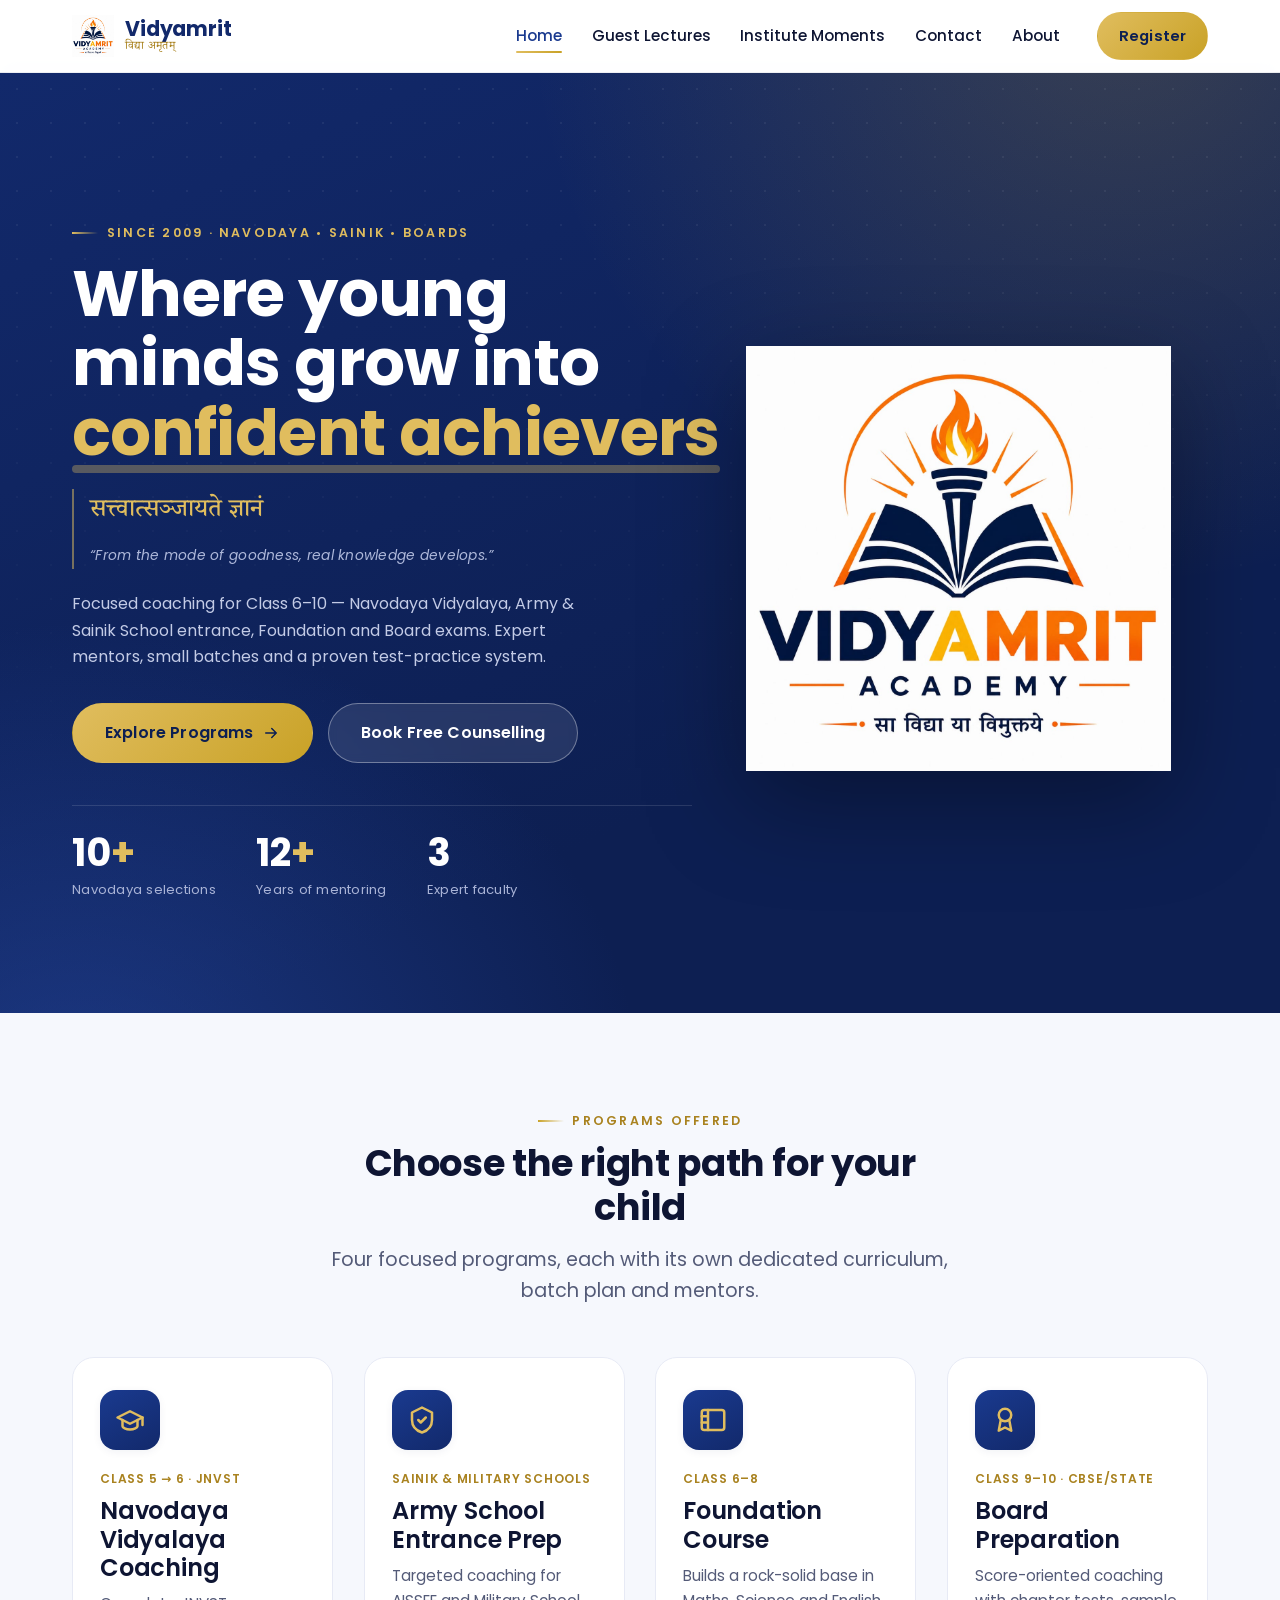
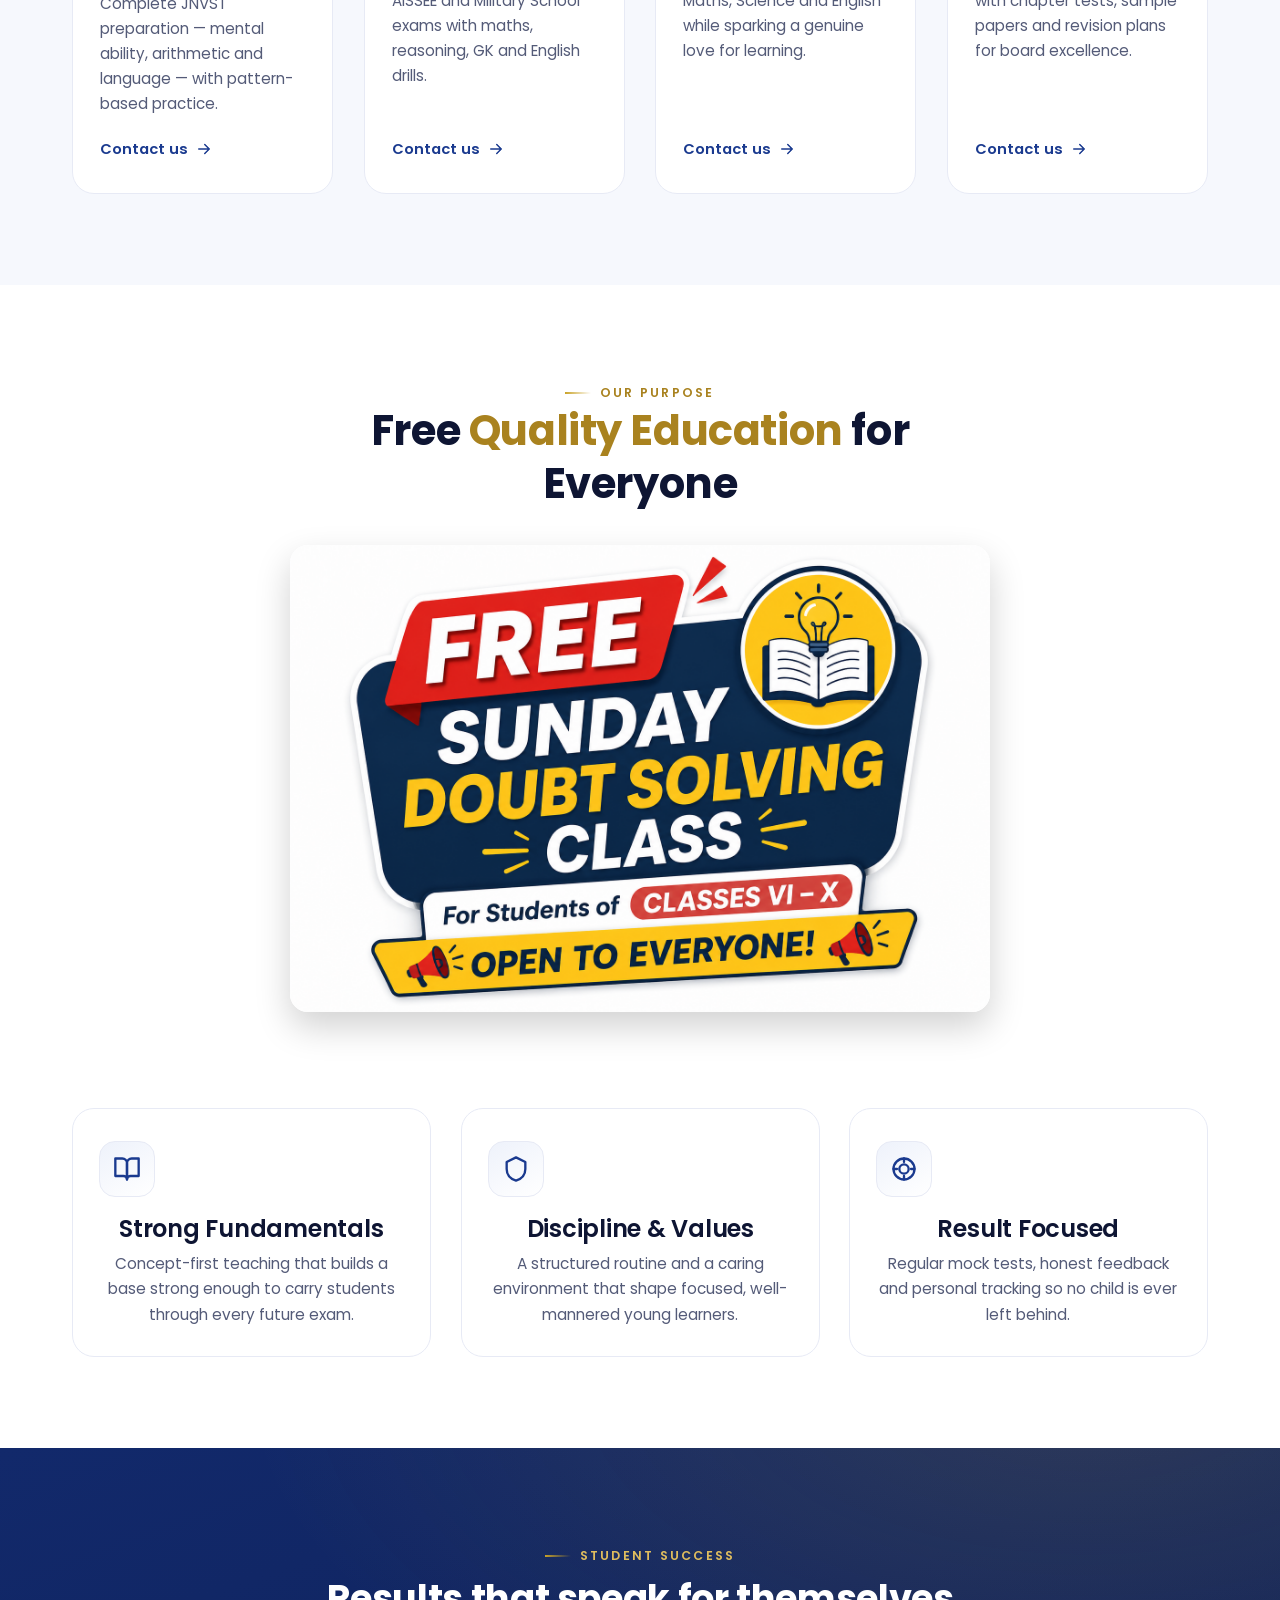
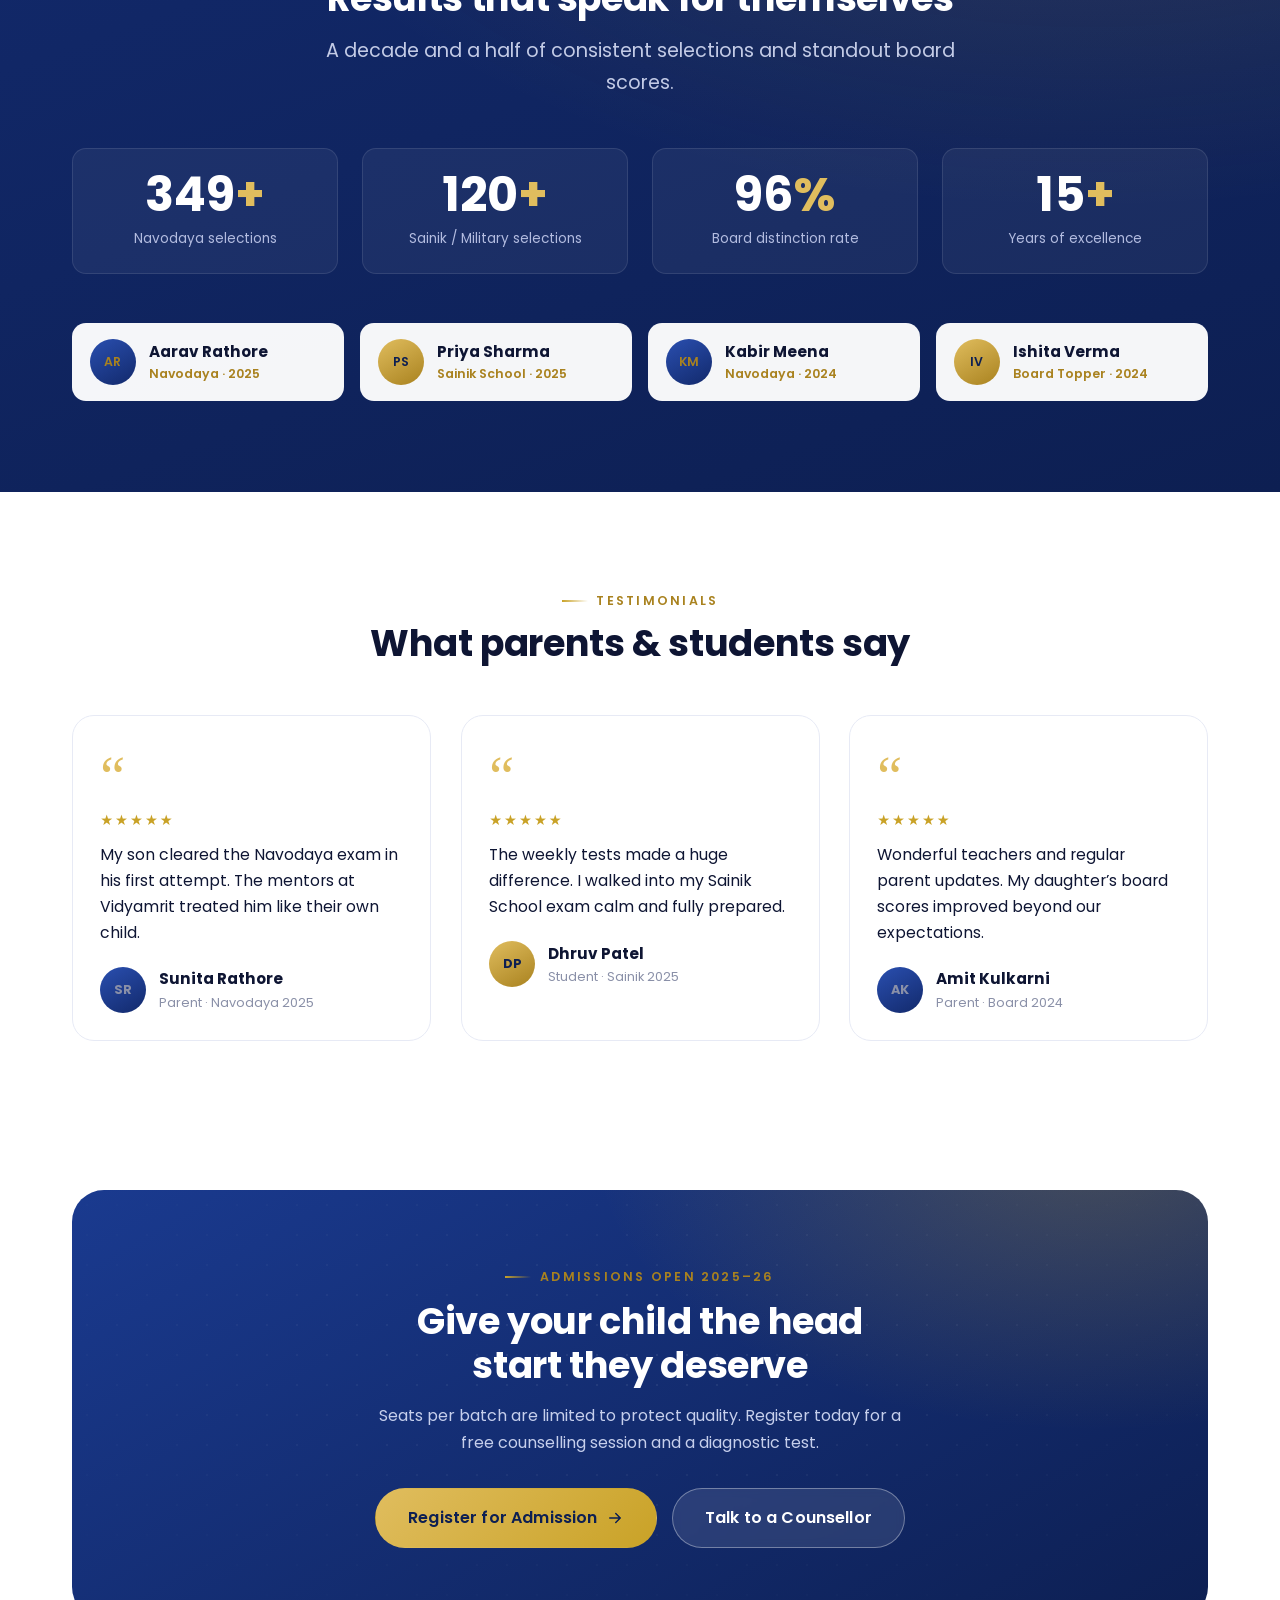
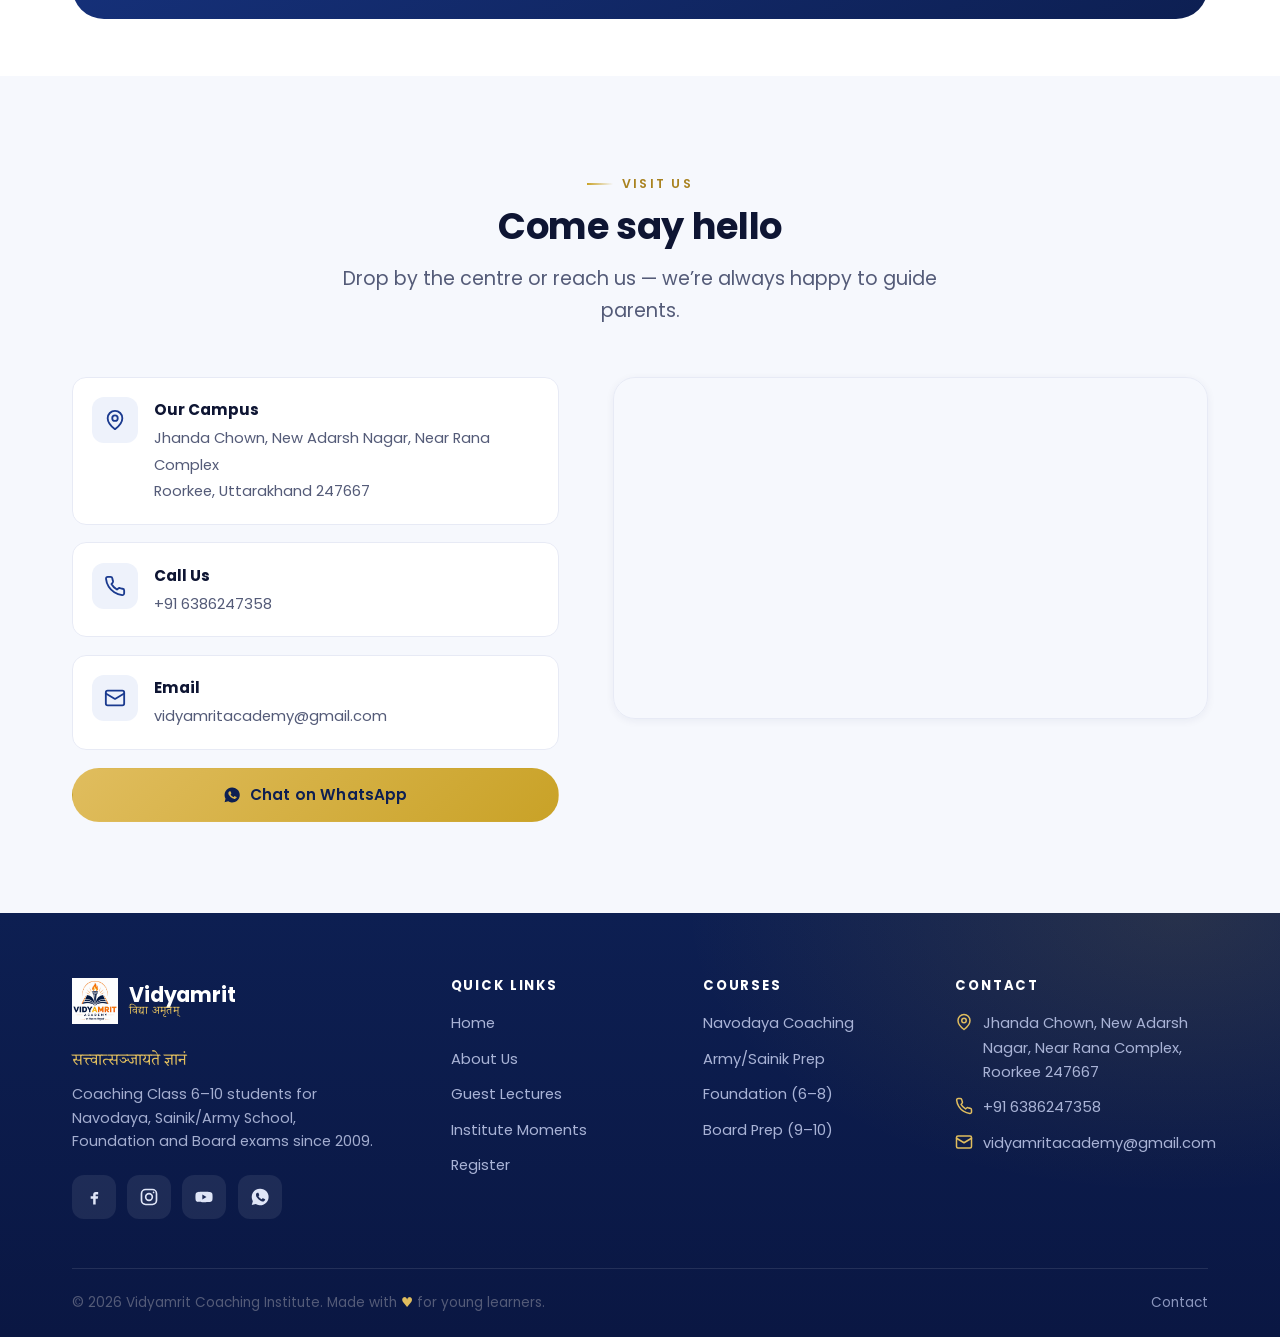
==== commit 4fd0cbcc: "Added Google Analytics" ====
--- a/index.html
+++ b/index.html
@@ -35,6 +35,15 @@
   <link rel="stylesheet" href="css/forms.css" />
   <link rel="stylesheet" href="css/footer.css" />
   <link rel="stylesheet" href="css/responsive.css" />
+  <!-- Google tag (gtag.js) -->
+<script async src="https://www.googletagmanager.com/gtag/js?id=G-0BFDSYG2CJ"></script>
+<script>
+  window.dataLayer = window.dataLayer || [];
+  function gtag(){dataLayer.push(arguments);}
+  gtag('js', new Date());
+
+  gtag('config', 'G-0BFDSYG2CJ');
+</script>
 </head>
 <body>
   <a class="skip-link" href="#main">Skip to main content</a>
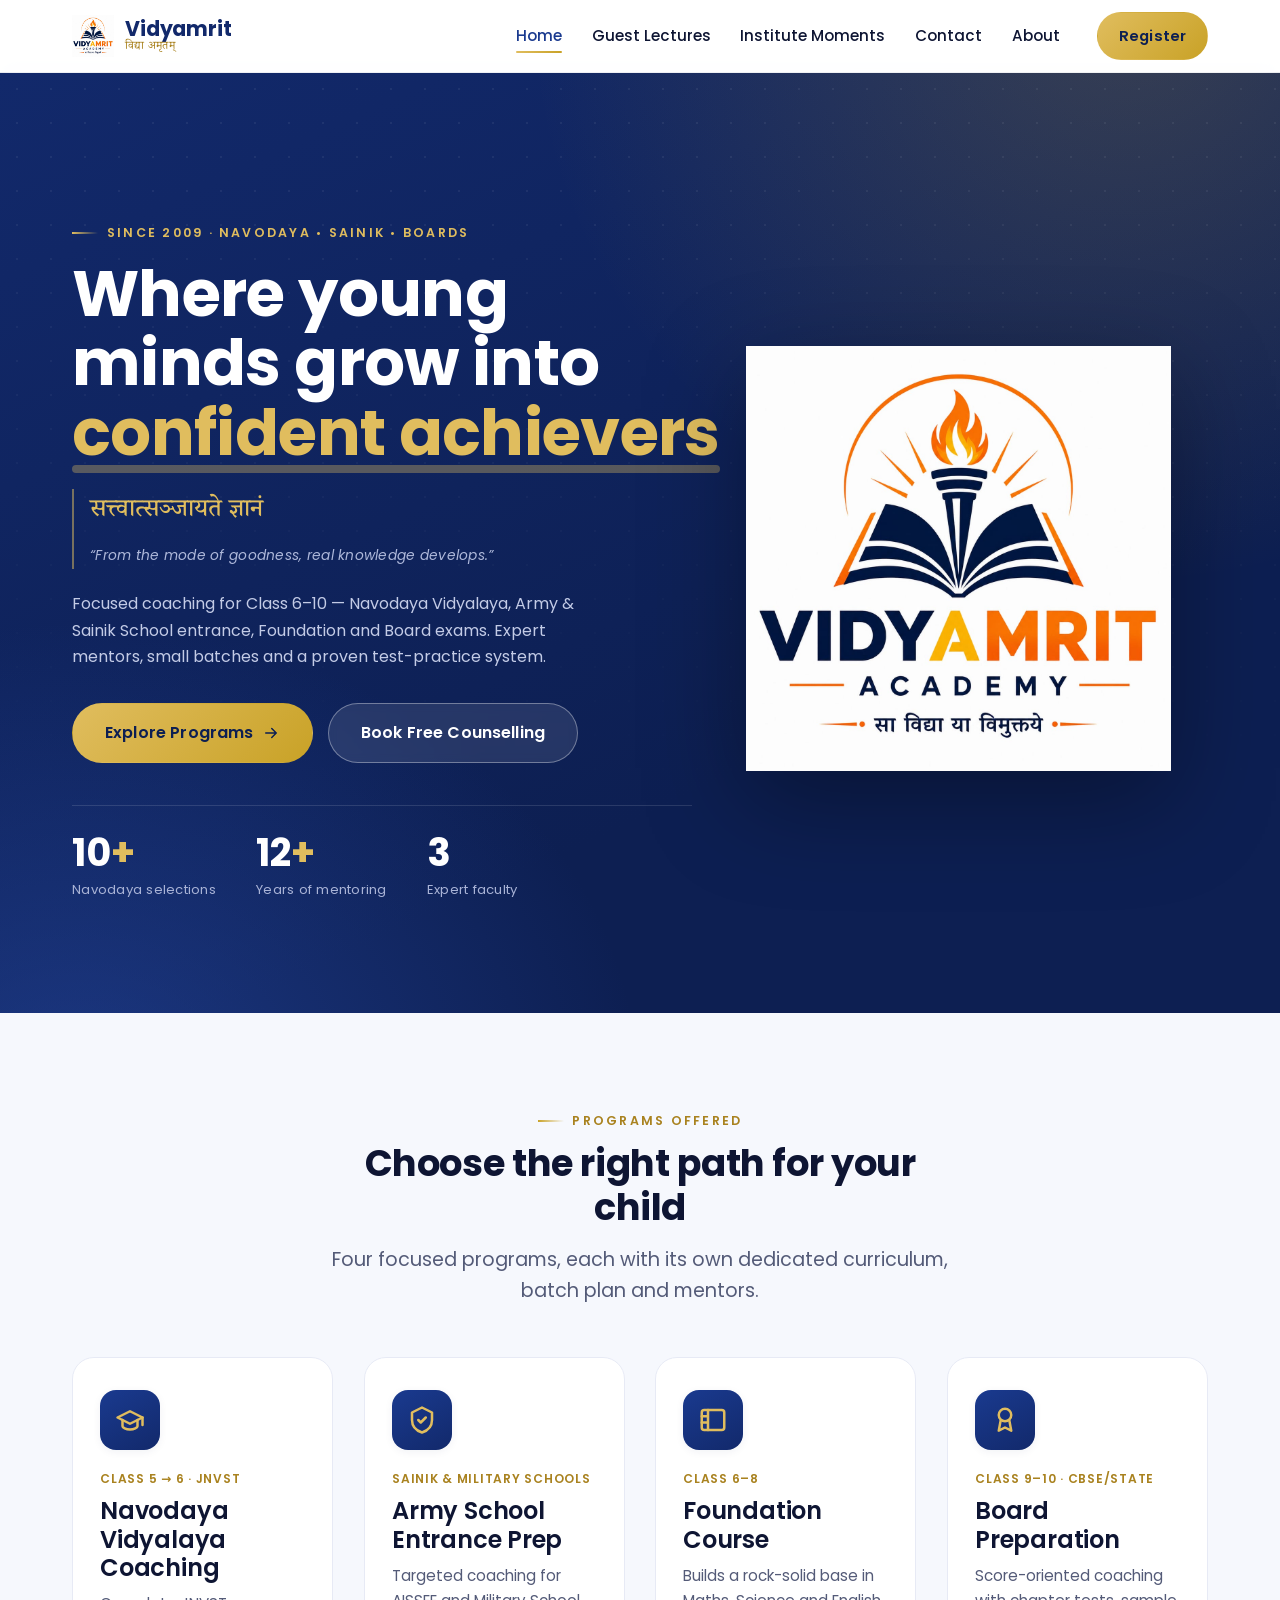
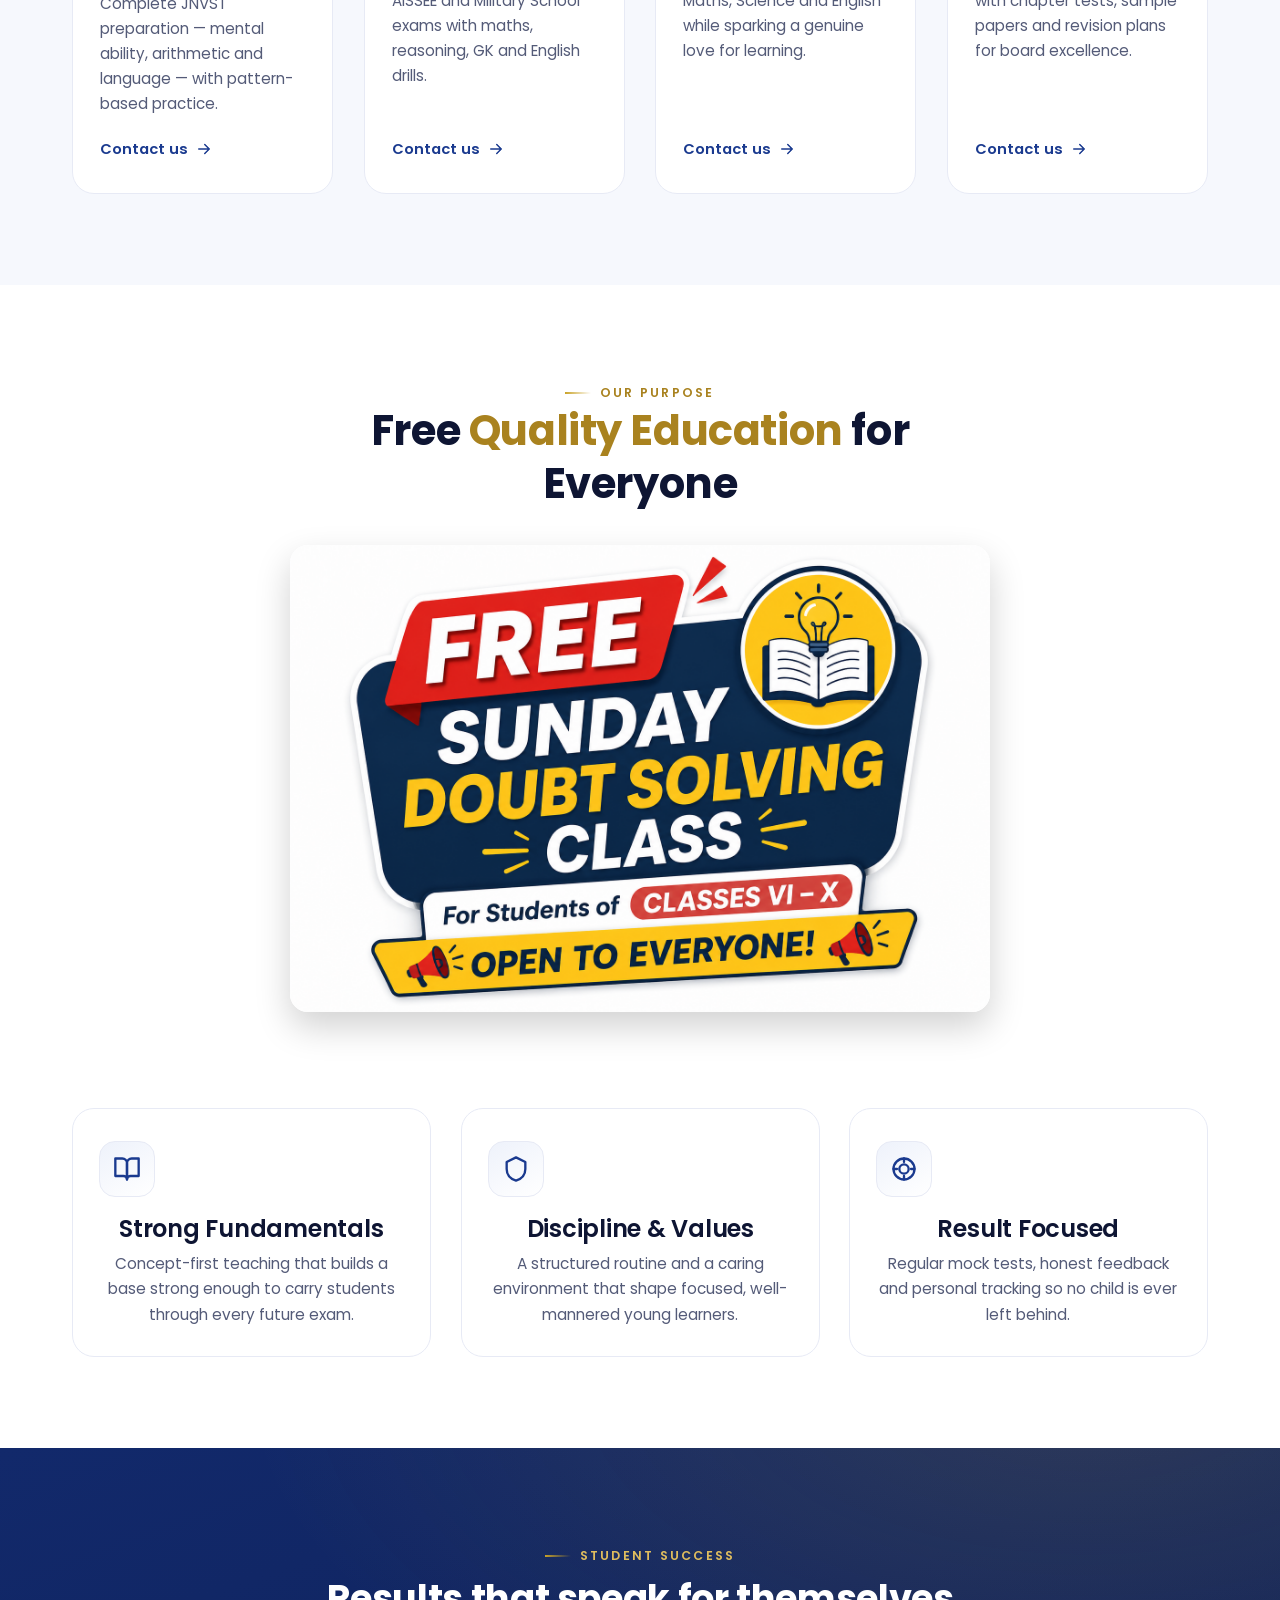
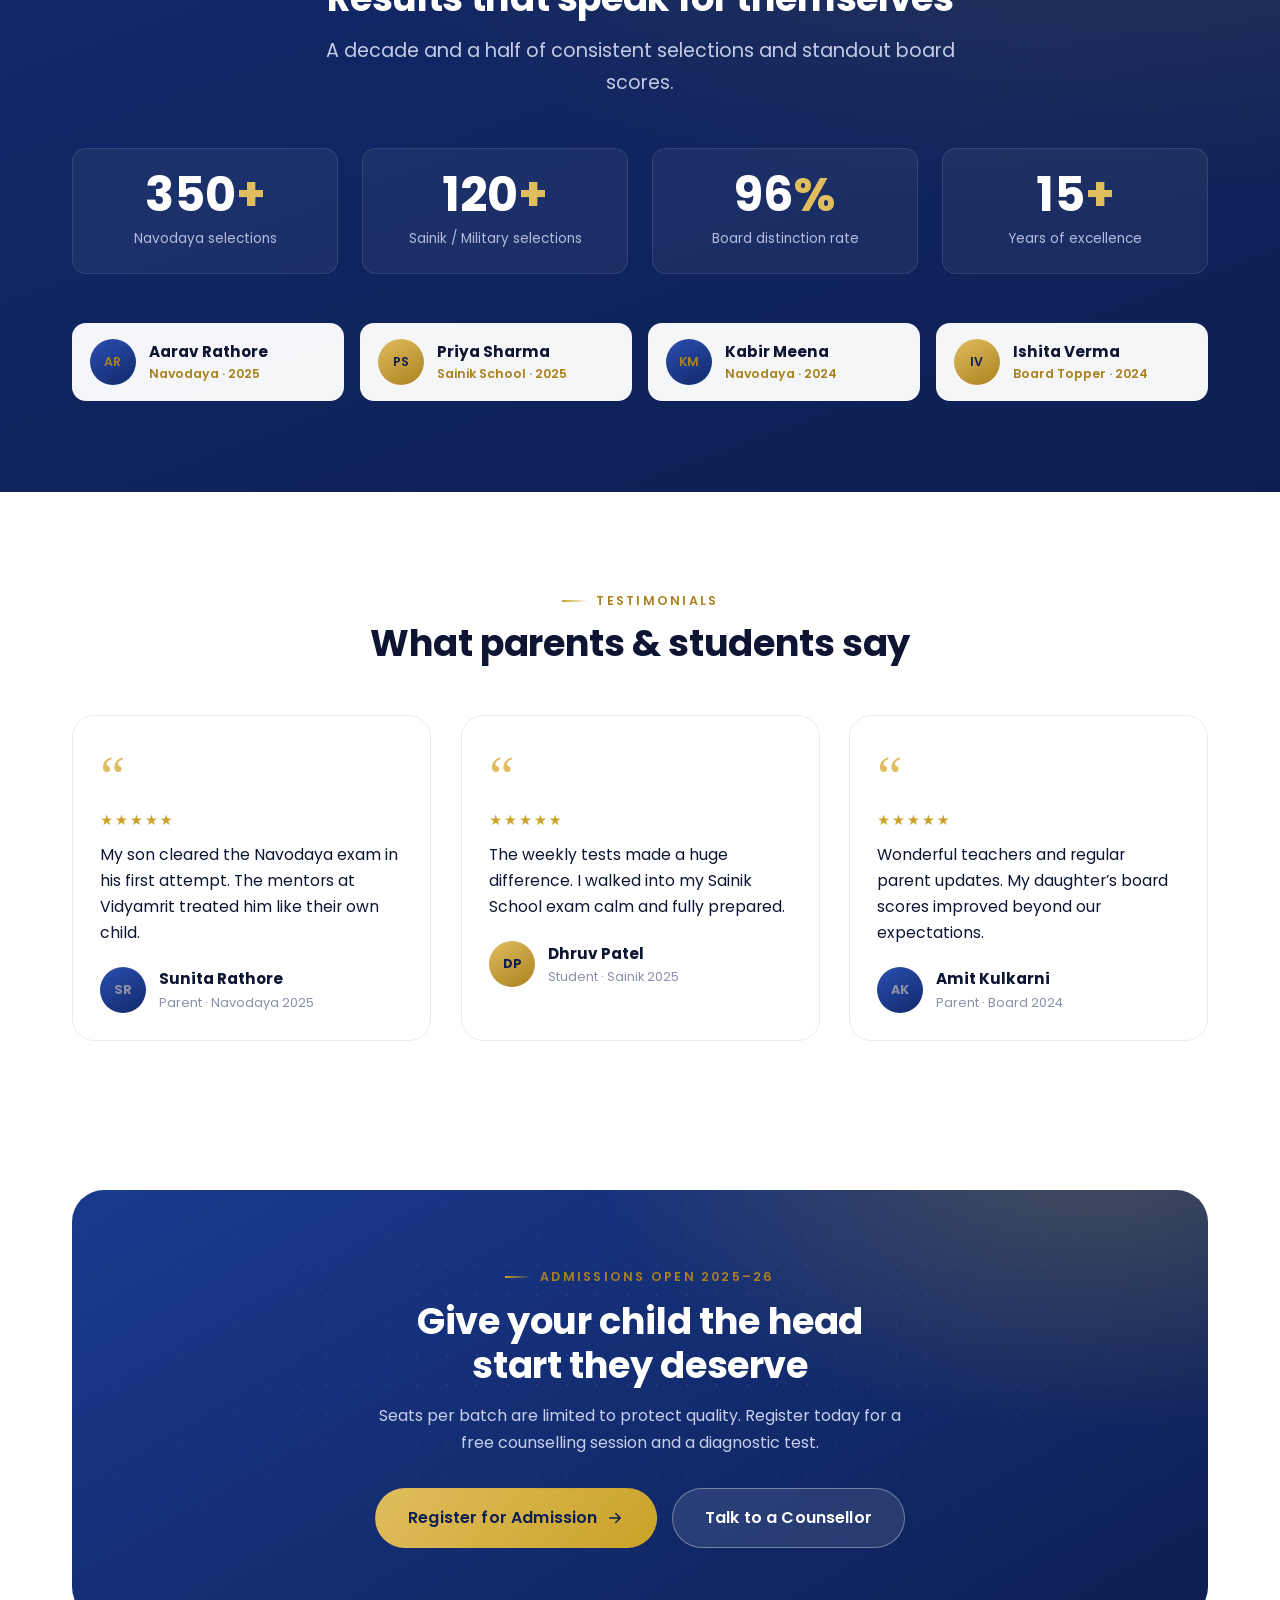
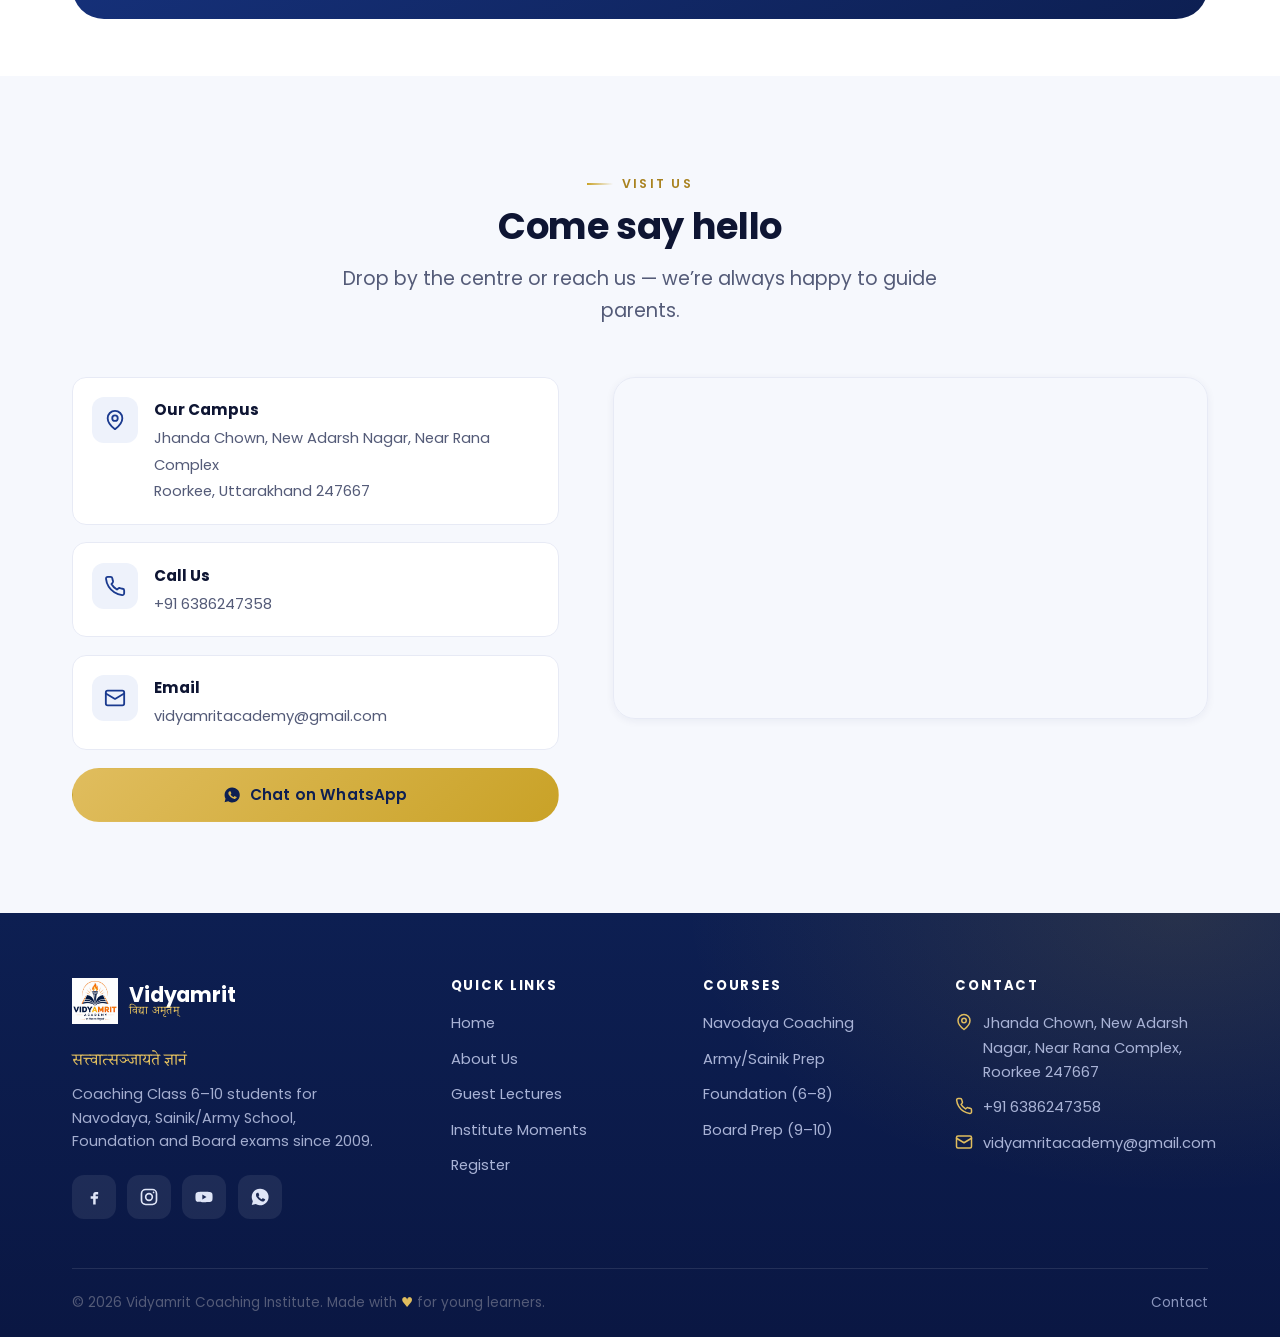
==== commit 27aee409: "addes seo" ====
--- a/index.html
+++ b/index.html
@@ -5,15 +5,15 @@
   <meta name="viewport" content="width=device-width, initial-scale=1.0" />
 
   <!-- ---- SEO ---- -->
-  <title>Vidyamrit Coaching Institute | Navodaya, Sainik, Foundation & Board Coaching</title>
+  <title>Vidyamrit Coaching Institute | Navodaya, Sainik, Foundation & Board Coaching, Coaching by IITians</title>
   <meta name="description" content="Vidyamrit Coaching Institute prepares students of Class 6–10 for Navodaya Vidyalaya, Sainik & Army School entrance, Foundation and Board exams with expert mentors, small batches and regular mock tests." />
   <meta name="keywords" content="Navodaya coaching, Sainik School coaching, JNVST preparation, foundation course, board exam coaching, Vidyamrit" />
-  <meta name="author" content="Vidyamrit Coaching Institute" />
-  <link rel="canonical" href="https://www.vidyamrit.edu.in/" />
+  <meta name="author" content="Vidyamrit Academy" />
+  <link rel="canonical" href="https://vidyamritacademy.in/">
 
   <!-- ---- Social preview ---- -->
   <meta property="og:type" content="website" />
-  <meta property="og:title" content="Vidyamrit Coaching Institute" />
+  <meta property="og:title" content="Vidyamrit Academy" />
   <meta property="og:description" content="Expert coaching for Navodaya, Sainik/Army School, Foundation and Board exams — Class 6 to 10." />
   <meta property="og:image" content="images/logo.jpeg" />
 
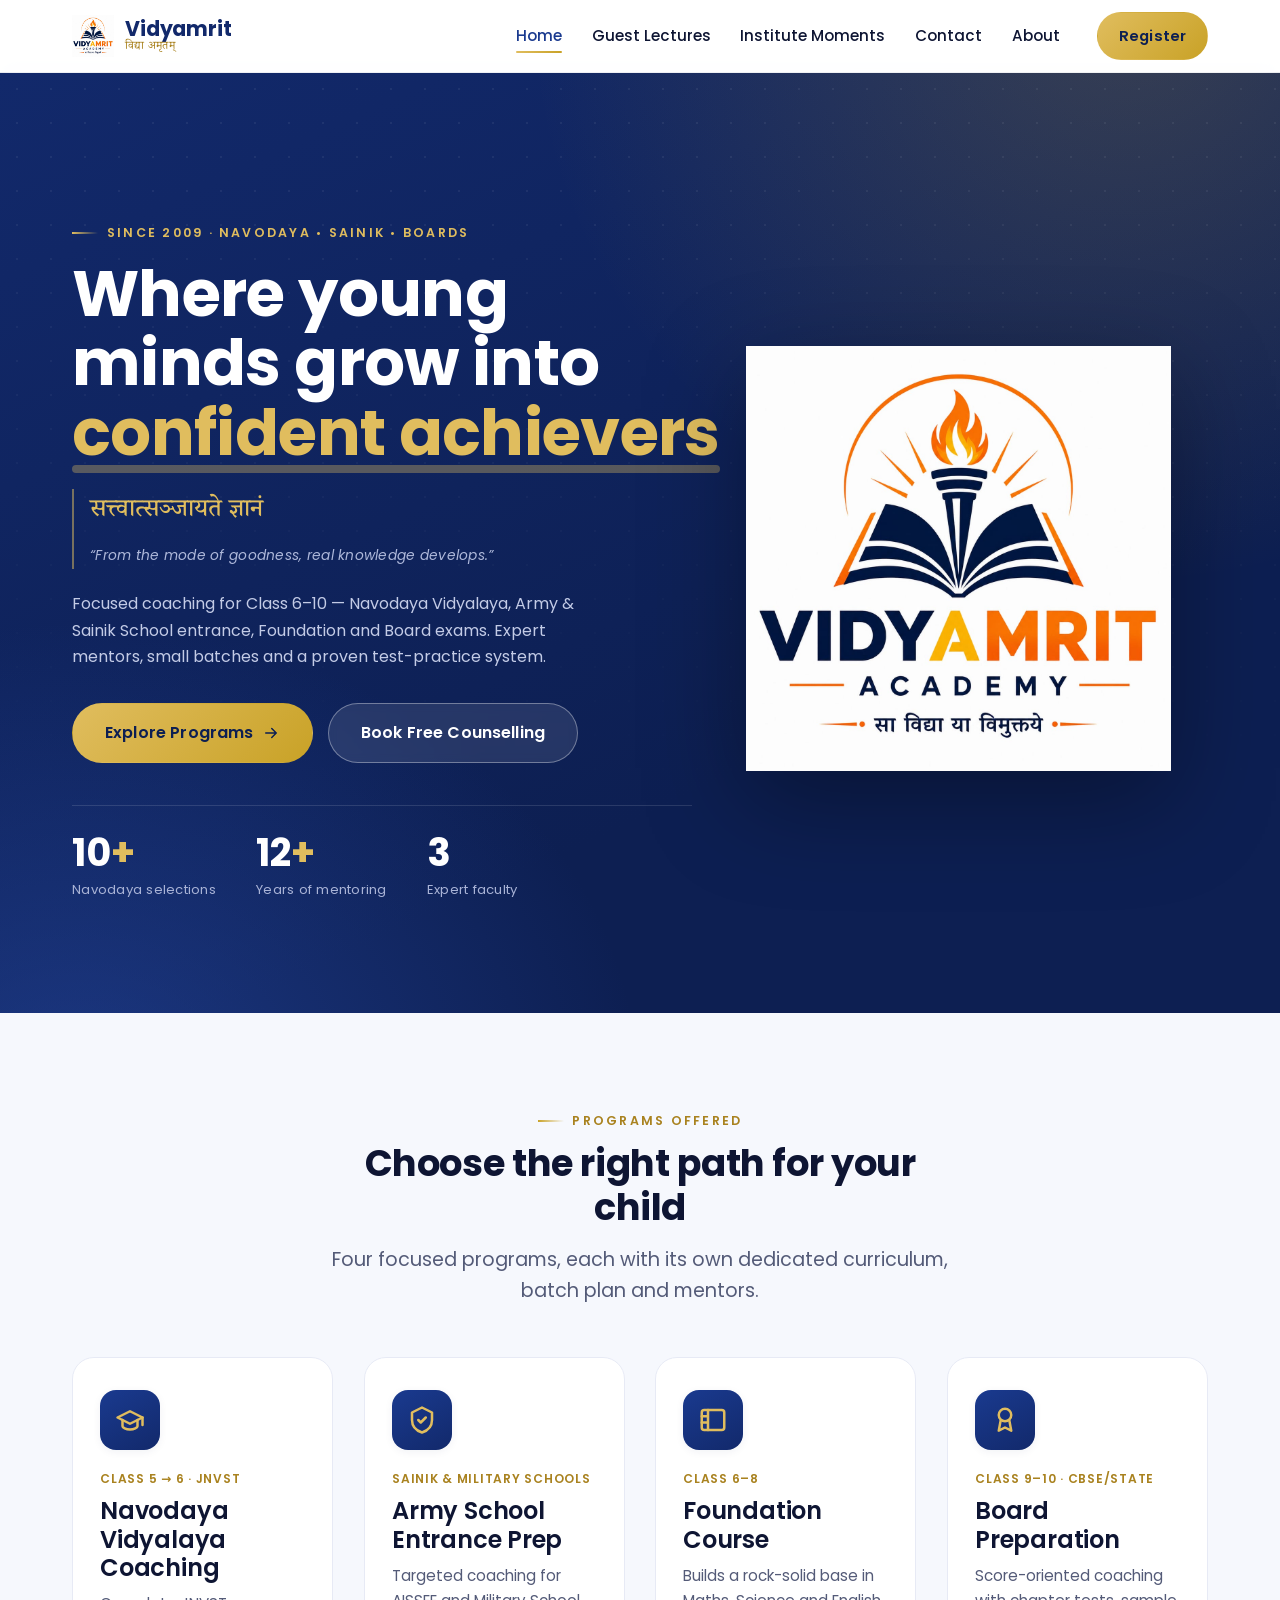
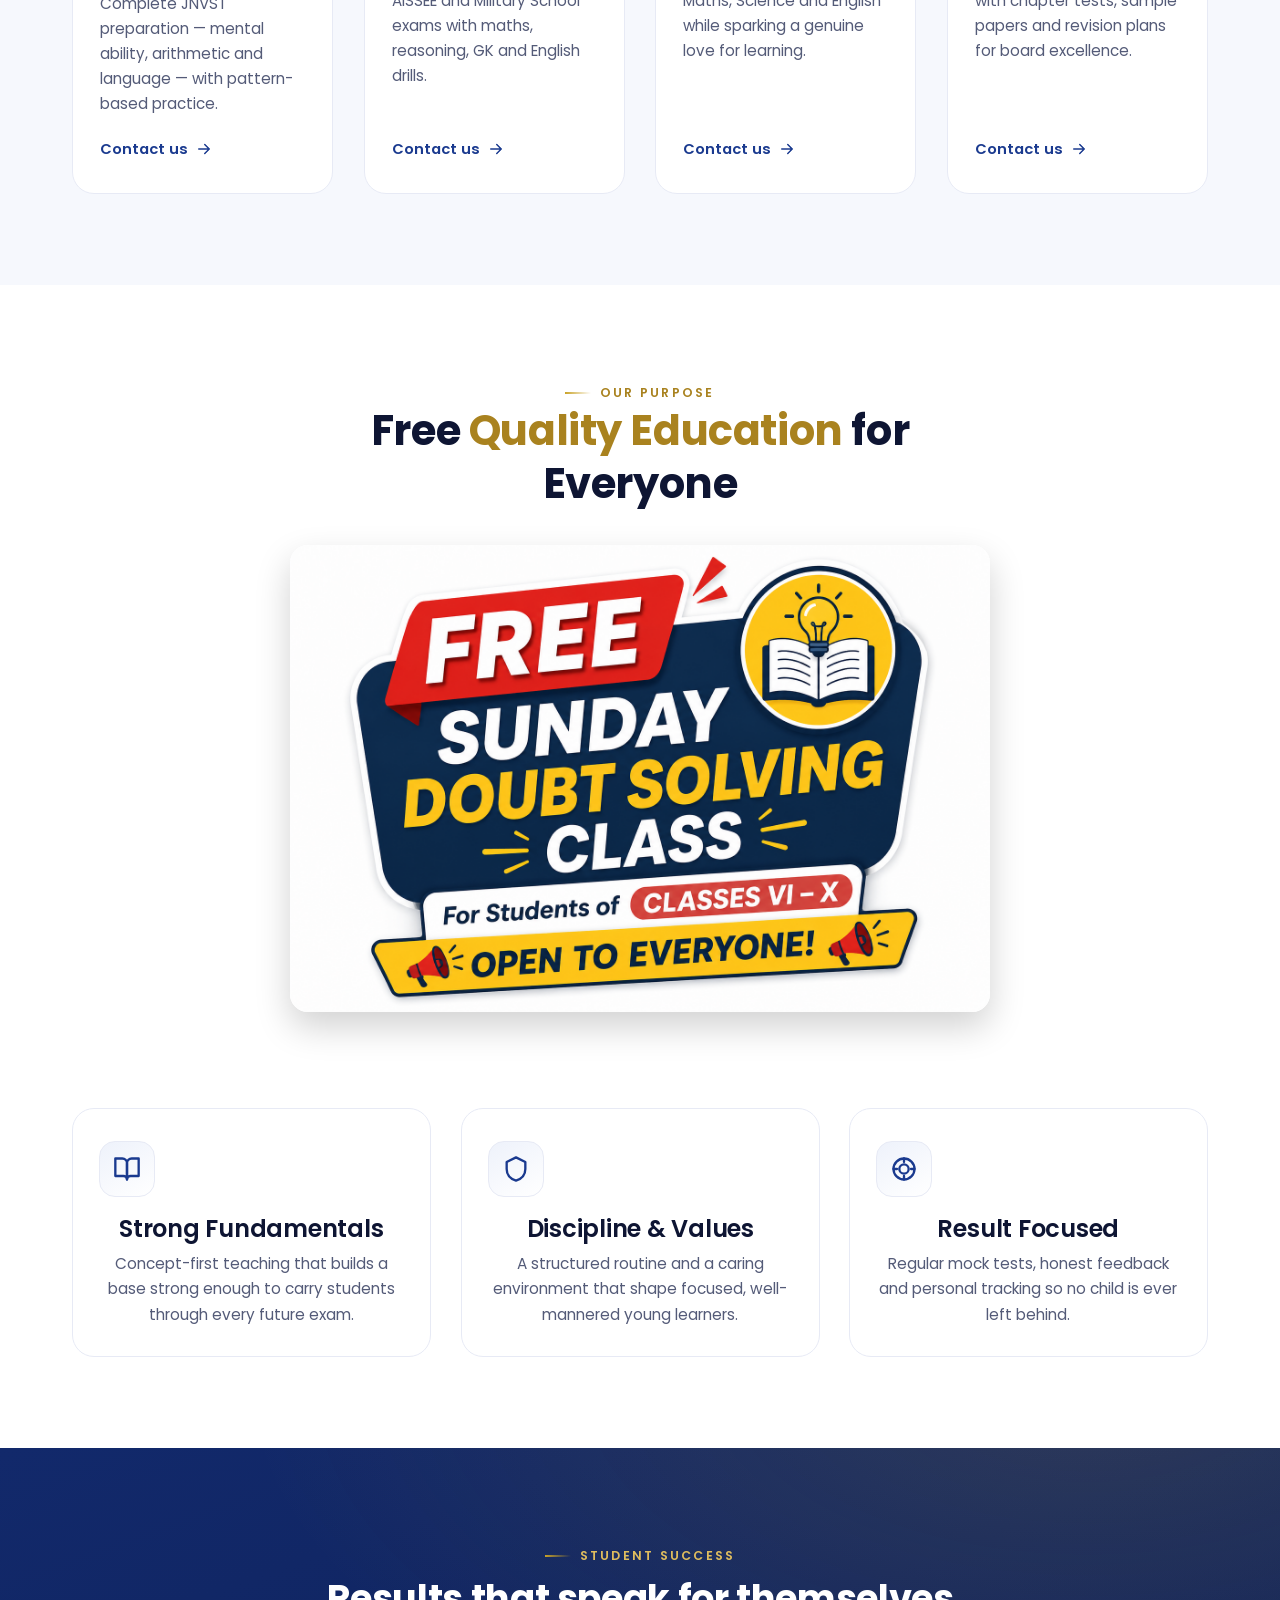
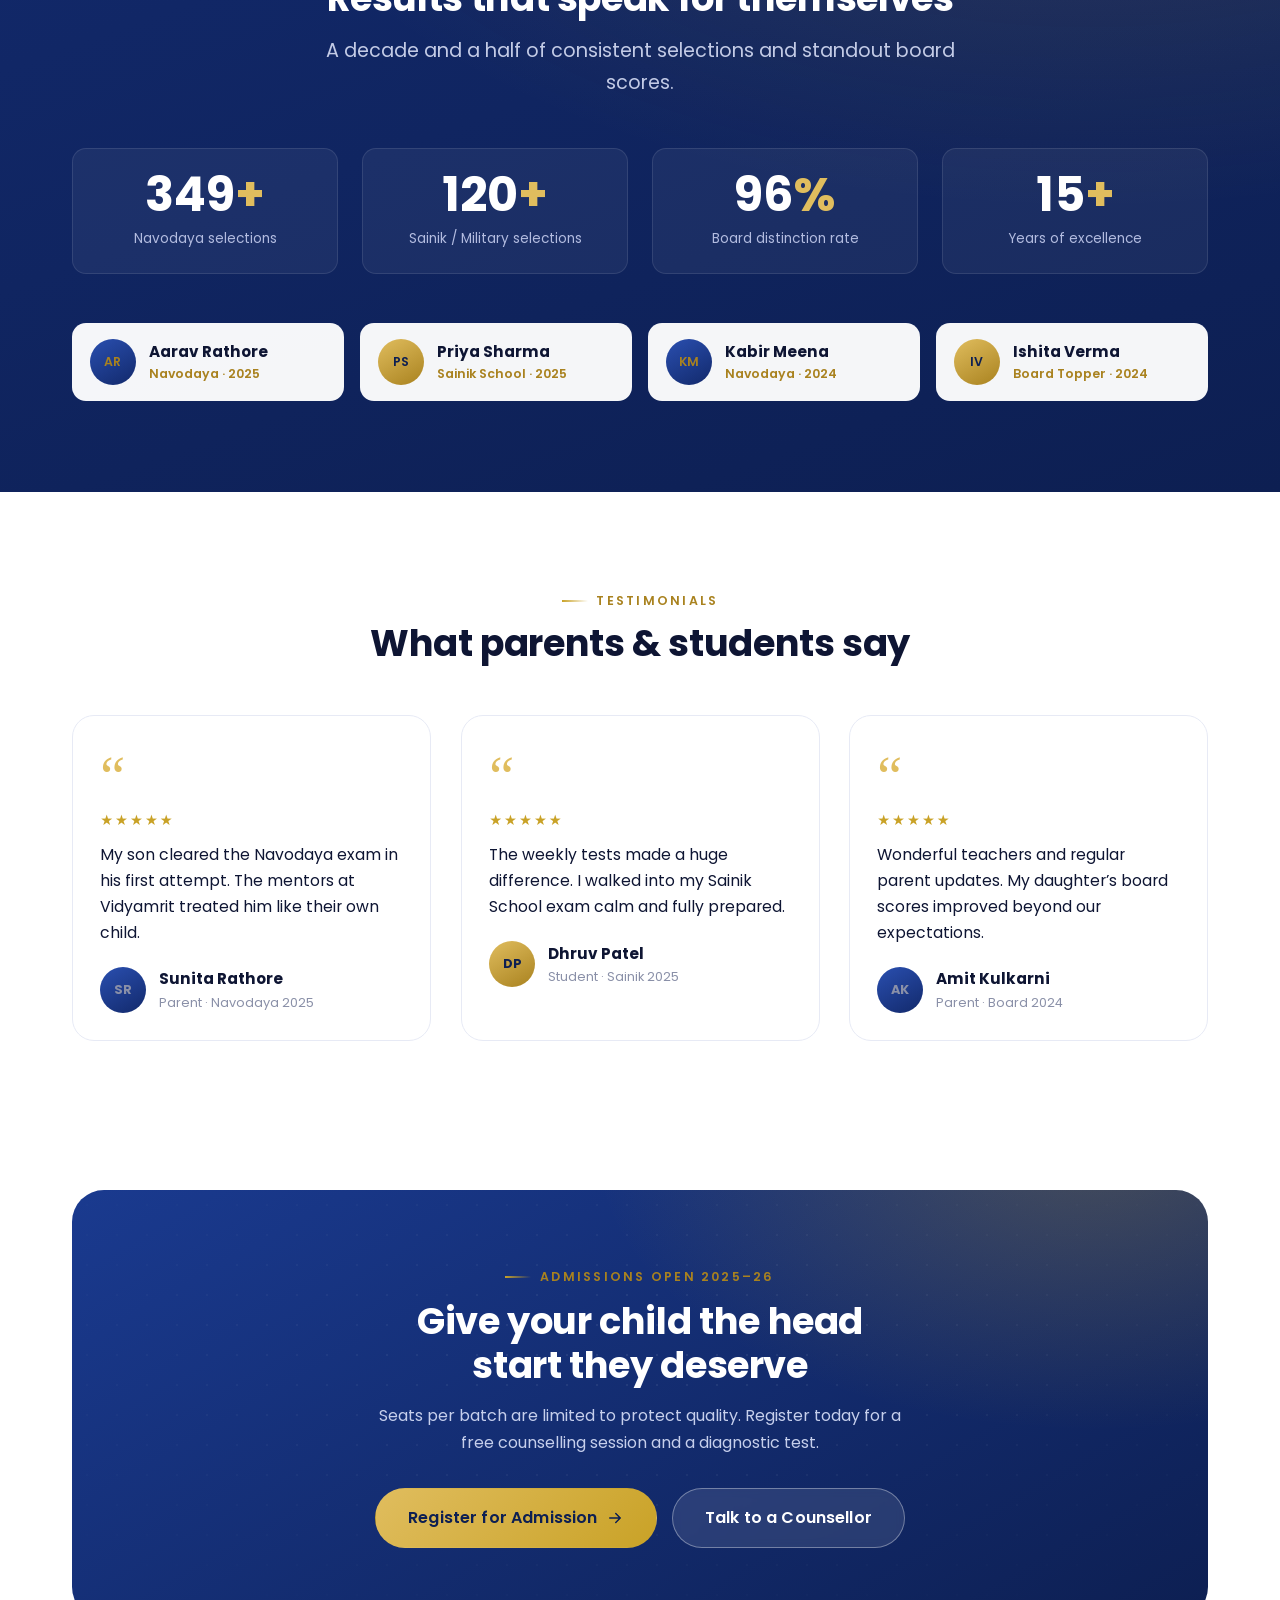
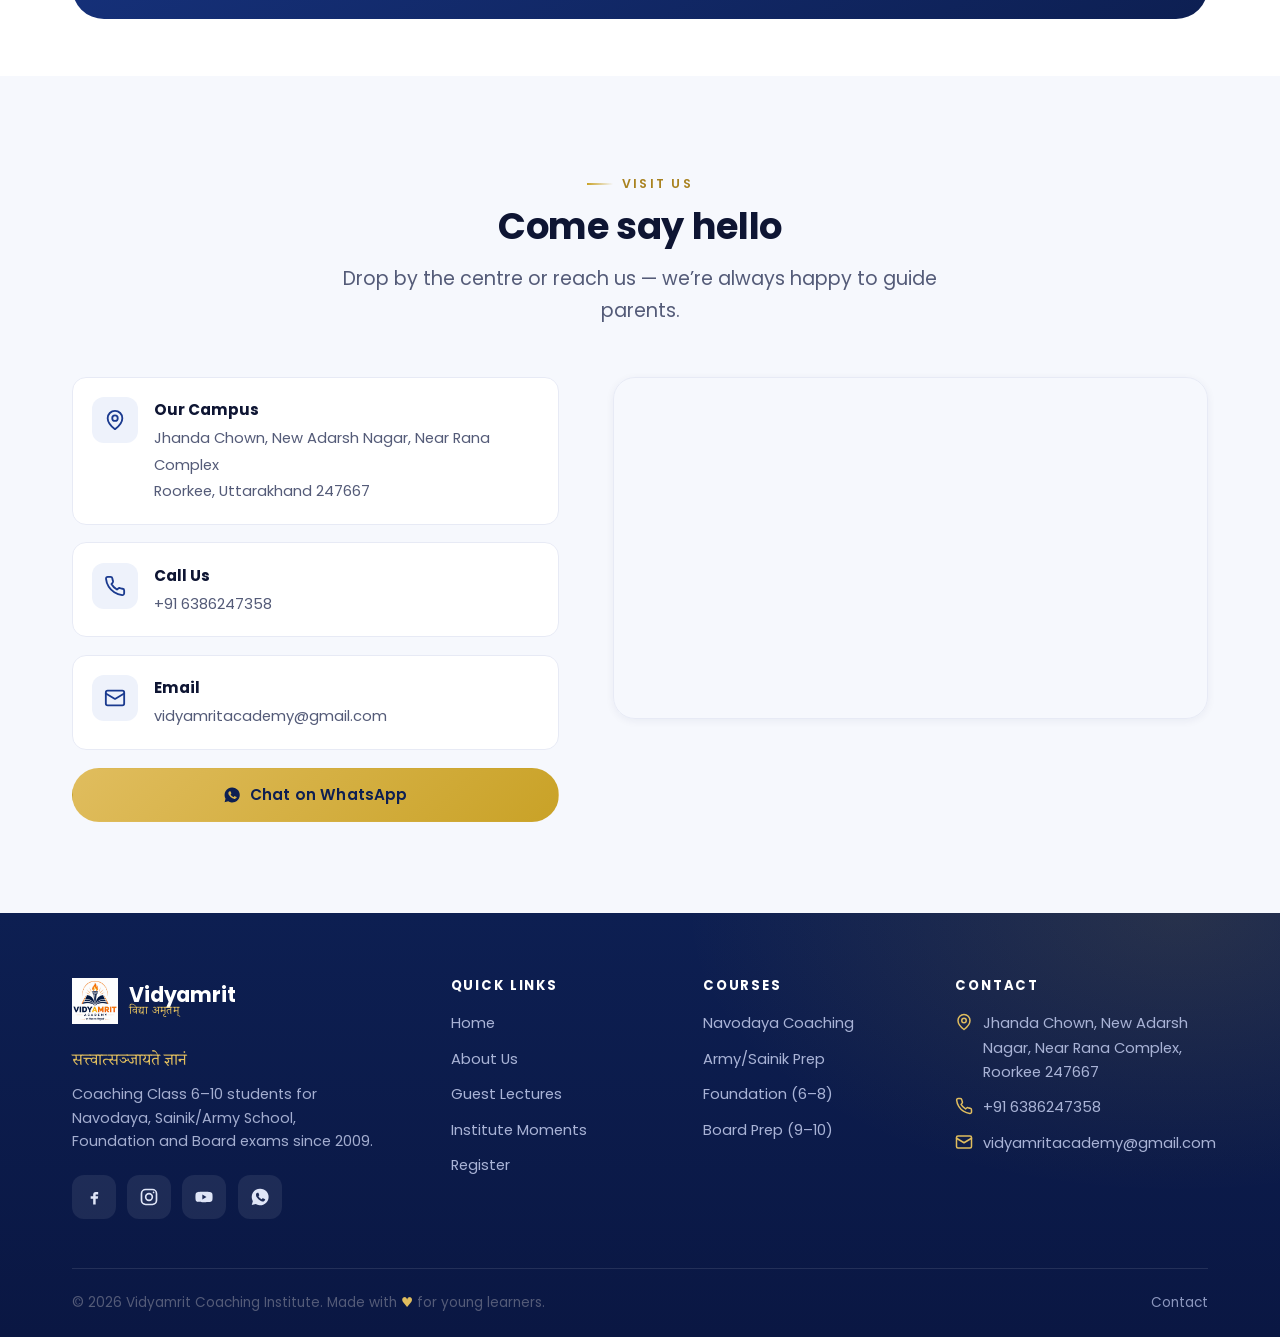
==== commit e98c8ad3: "Added Local Business Schema" ====
--- a/index.html
+++ b/index.html
@@ -44,6 +44,30 @@
 
   gtag('config', 'G-0BFDSYG2CJ');
 </script>
+
+<script type="application/ld+json">
+{
+  "@context": "https://schema.org",
+  "@type": "EducationalOrganization",
+  "name": "Vidyamrit Academy",
+  "url": "https://vidyamritacademy.in",
+  "logo": "https://vidyamritacademy.in/images/logo.png",
+  "telephone": "+91-6386247358",
+  "address": {
+    "@type": "PostalAddress",
+    "streetAddress": "Near Jhanda Chowk, New Adarsh Nagar",
+    "addressLocality": "Roorkee",
+    "addressRegion": "Uttarakhand",
+    "postalCode": "247667",
+    "addressCountry": "IN"
+  },
+  "sameAs": [
+    "https://www.facebook.com/yourpage",
+    "https://www.instagram.com/yourpage",
+    "https://www.youtube.com/@yourchannel"
+  ]
+}
+</script>
 </head>
 <body>
   <a class="skip-link" href="#main">Skip to main content</a>
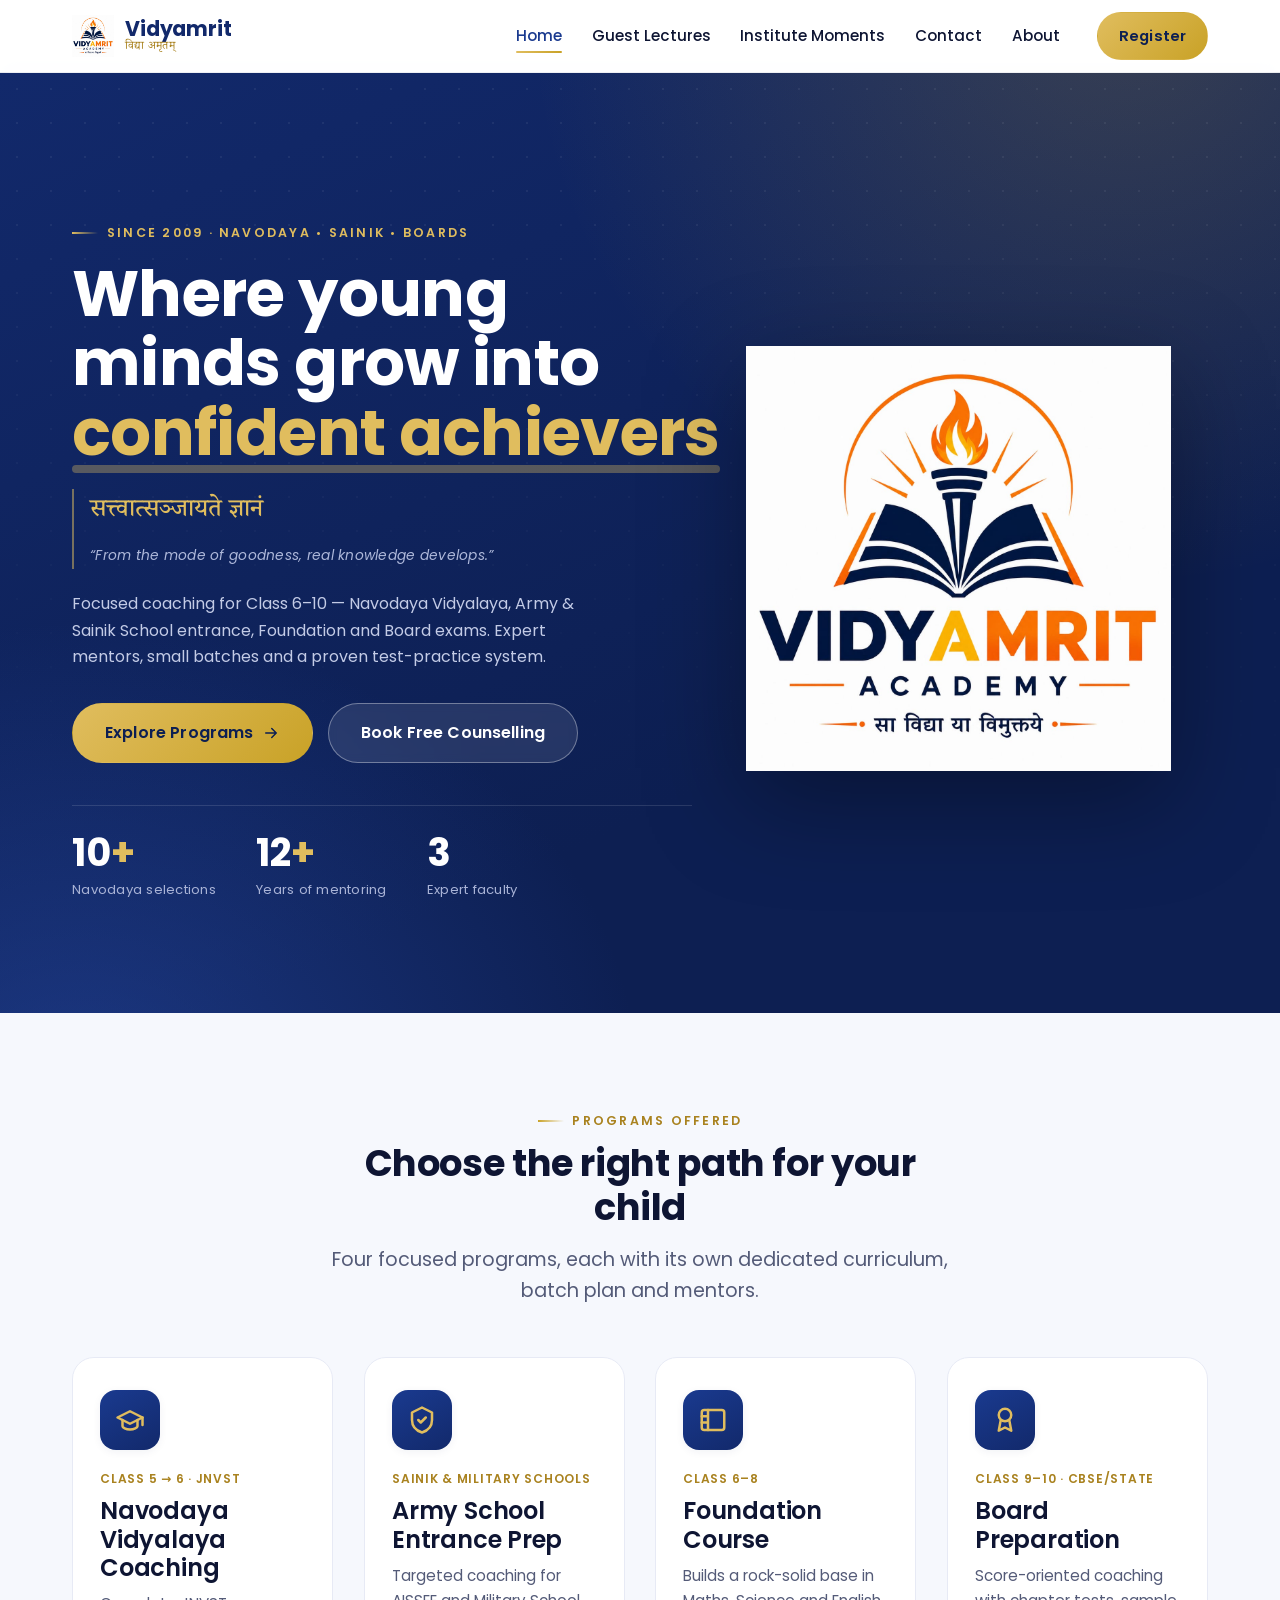
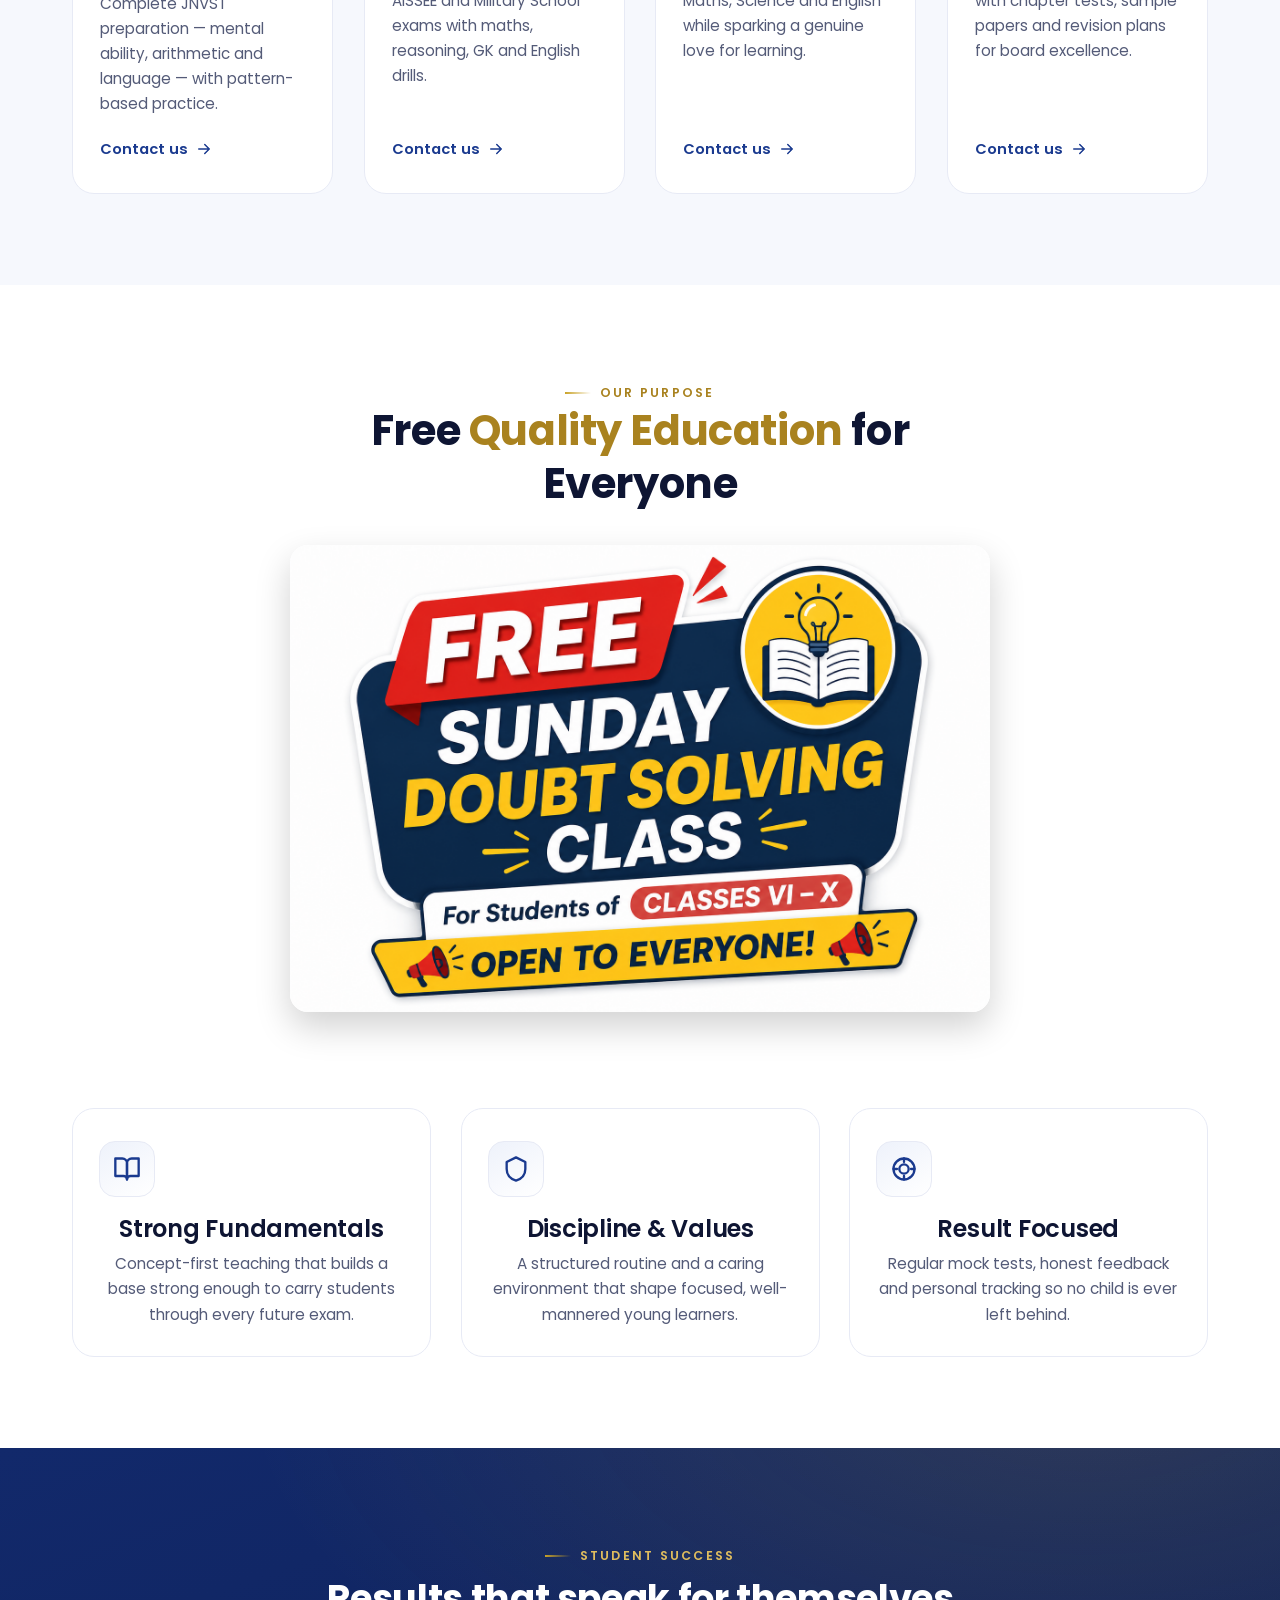
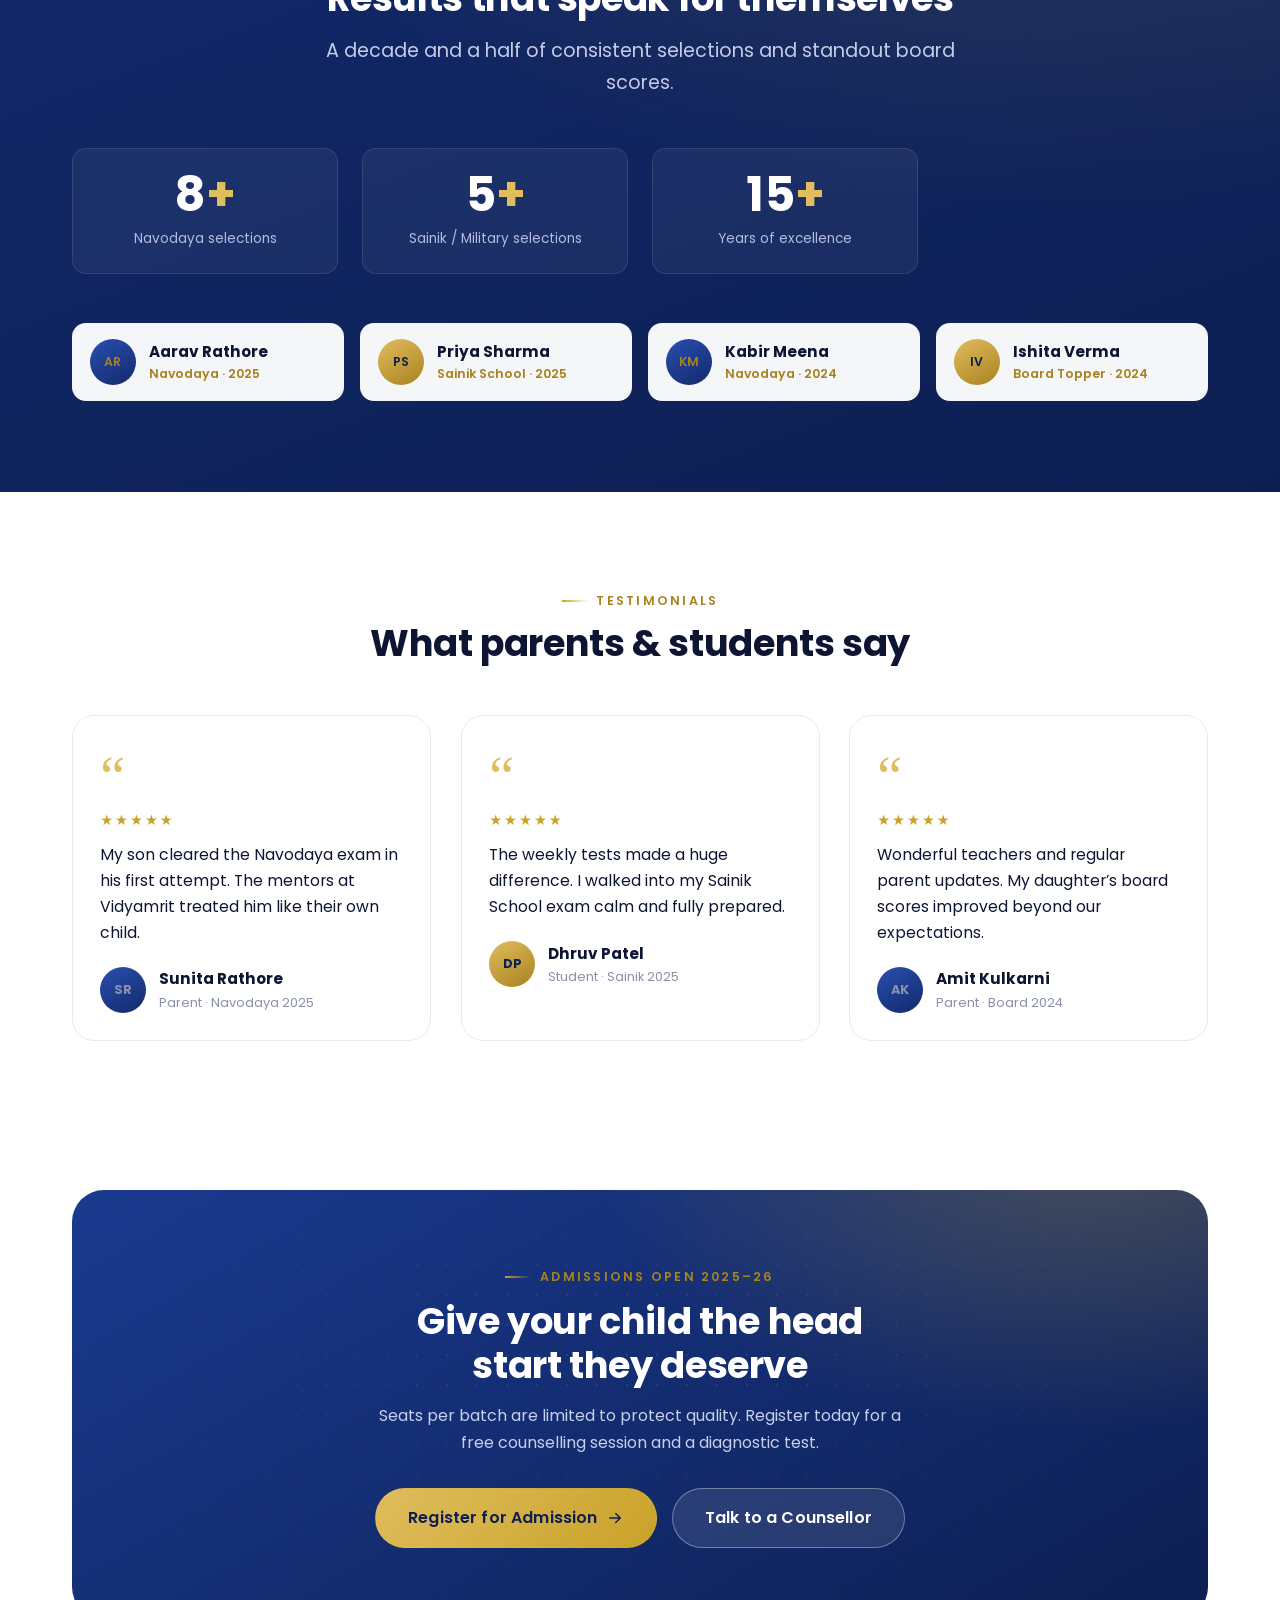
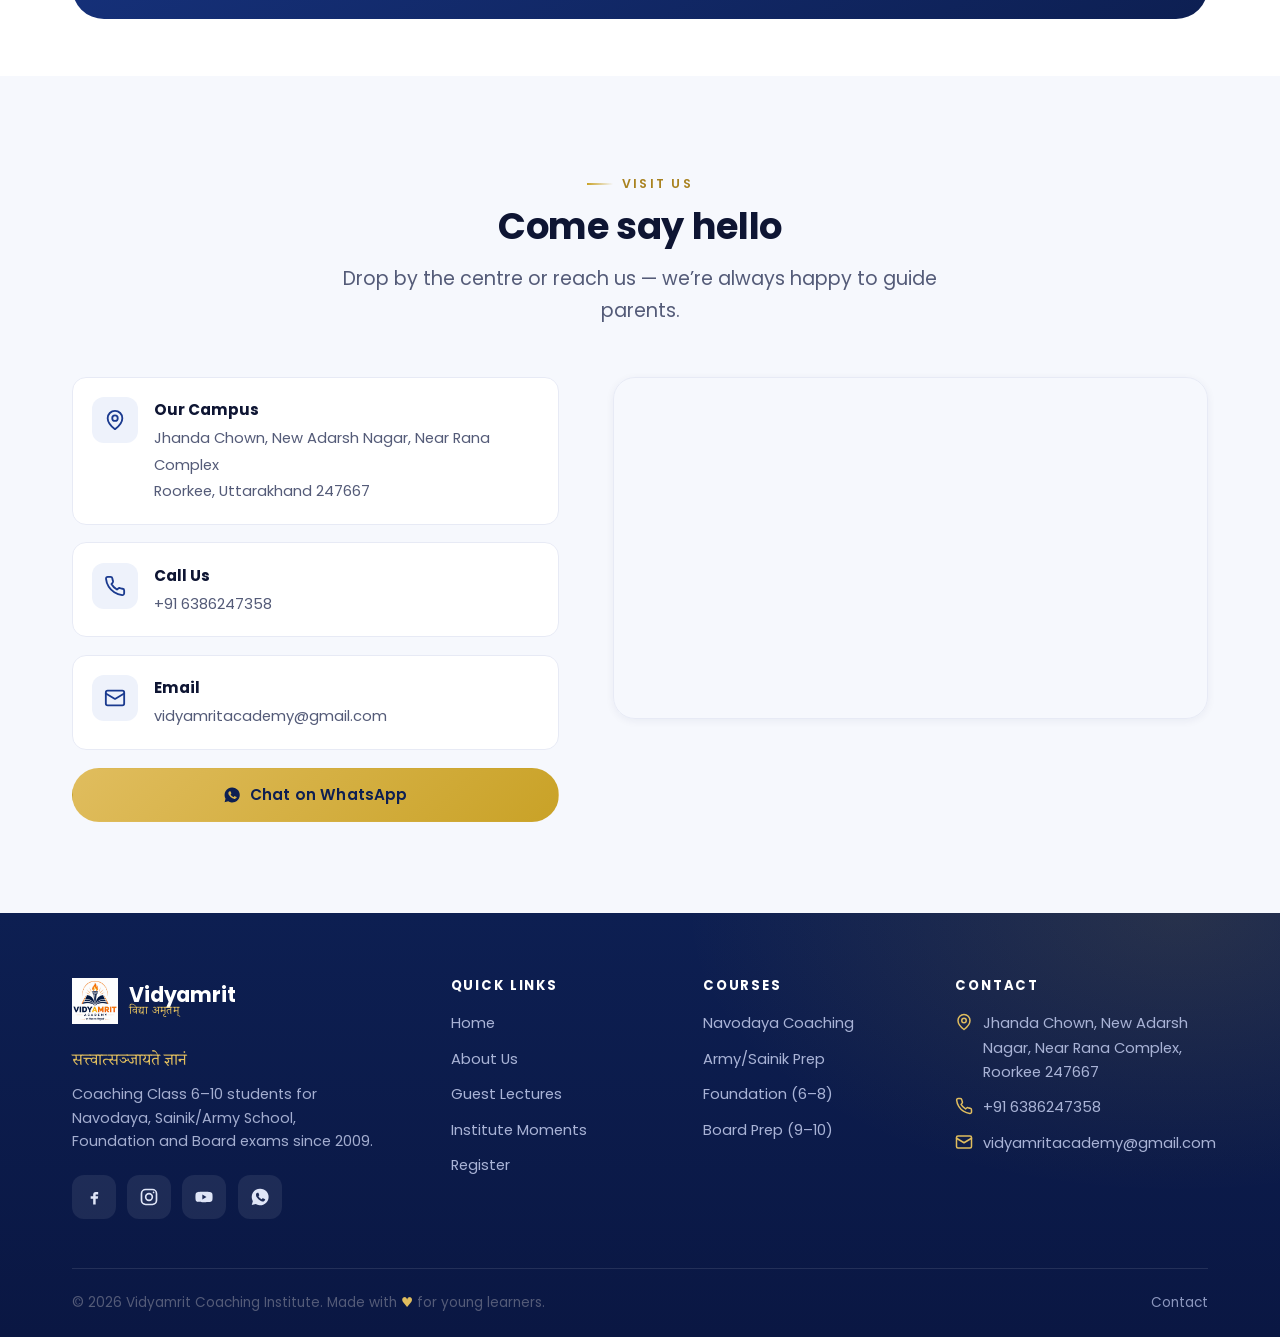
==== commit 5c66a4a5: "change of numbers" ====
--- a/index.html
+++ b/index.html
@@ -5,8 +5,8 @@
   <meta name="viewport" content="width=device-width, initial-scale=1.0" />
 
   <!-- ---- SEO ---- -->
-  <title>Vidyamrit Coaching Institute | Navodaya, Sainik, Foundation & Board Coaching, Coaching by IITians</title>
-  <meta name="description" content="Vidyamrit Coaching Institute prepares students of Class 6–10 for Navodaya Vidyalaya, Sainik & Army School entrance, Foundation and Board exams with expert mentors, small batches and regular mock tests." />
+  <title>Vidyamrit Academy | Navodaya, Sainik, Foundation & Board Coaching, Coaching by IITians</title>
+  <meta name="description" content="Vidyamrit Academy lead by IITians and expert teachers prepares students of Class 6–10 for Navodaya Vidyalaya, Sainik & Army School entrance, Foundation and Board exams with expert mentors, small batches and regular mock tests." />
   <meta name="keywords" content="Navodaya coaching, Sainik School coaching, JNVST preparation, foundation course, board exam coaching, Vidyamrit" />
   <meta name="author" content="Vidyamrit Academy" />
   <link rel="canonical" href="https://vidyamritacademy.in/">
@@ -137,9 +137,9 @@
           </div>
 
           <ul class="hero__stats">
-            <li><span class="num" data-count="10" data-suffix="+">350+</span><span class="lbl">Navodaya selections</span></li>
+            <li><span class="num" data-count="10" data-suffix="+">8</span><span class="lbl">Navodaya selections</span></li>
             <li><span class="num" data-count="12" data-suffix="+">15+</span><span class="lbl">Years of mentoring</span></li>
-            <li><span class="num" data-count="3" data-suffix="">2</span><span class="lbl">Expert faculty</span></li>
+            <li><span class="num" data-count="3" data-suffix="">3</span><span class="lbl">Expert faculty</span></li>
           </ul>
         </div>
 
@@ -290,9 +290,8 @@
         </div>
 
         <div class="stat-row" data-stagger="0.08">
-          <div class="stat reveal"><span class="num" data-count="350" data-suffix="+">350+</span><span class="lbl">Navodaya selections</span></div>
-          <div class="stat reveal"><span class="num" data-count="120" data-suffix="+">120+</span><span class="lbl">Sainik / Military selections</span></div>
-          <div class="stat reveal"><span class="num" data-count="96" data-suffix="%">96%</span><span class="lbl">Board distinction rate</span></div>
+          <div class="stat reveal"><span class="num" data-count="8" data-suffix="+">8</span><span class="lbl">Navodaya selections</span></div>
+          <div class="stat reveal"><span class="num" data-count="5" data-suffix="+">5</span><span class="lbl">Sainik / Military selections</span></div>
           <div class="stat reveal"><span class="num" data-count="15" data-suffix="+">15+</span><span class="lbl">Years of excellence</span></div>
         </div>
 
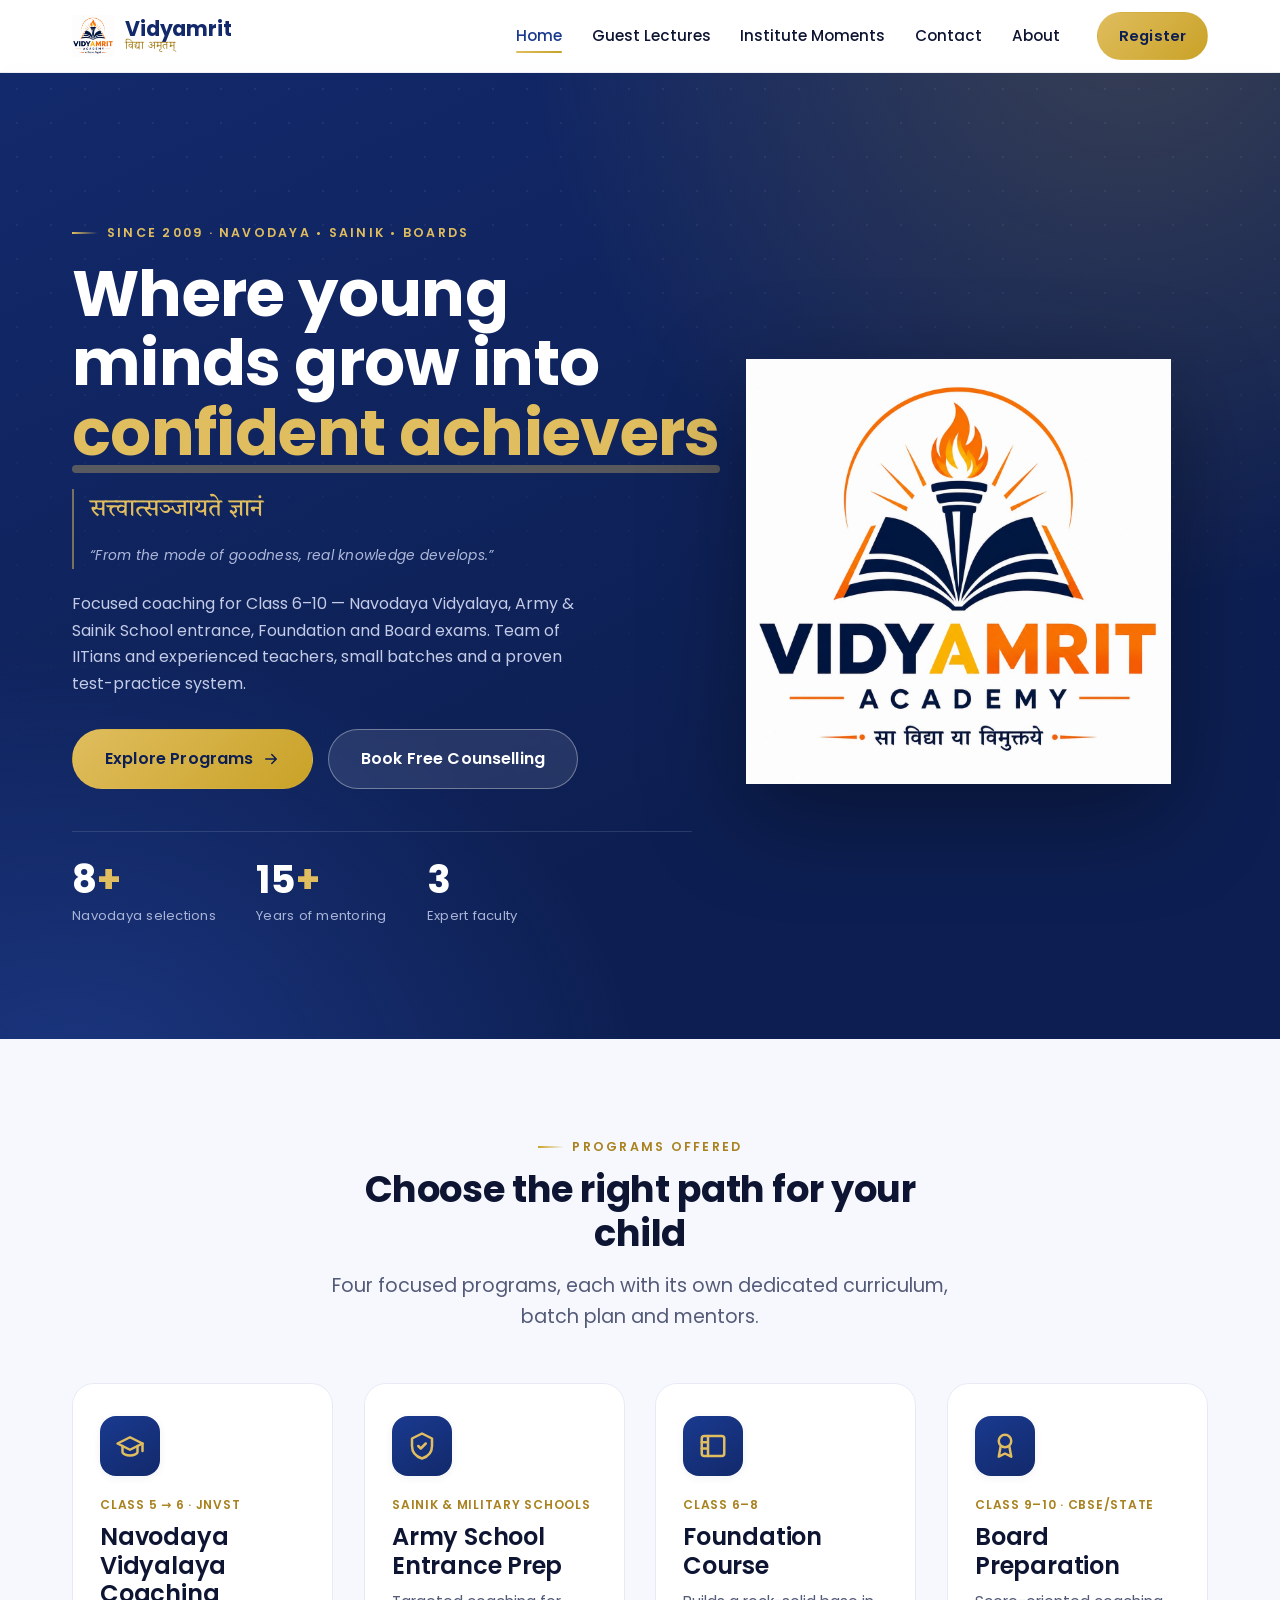
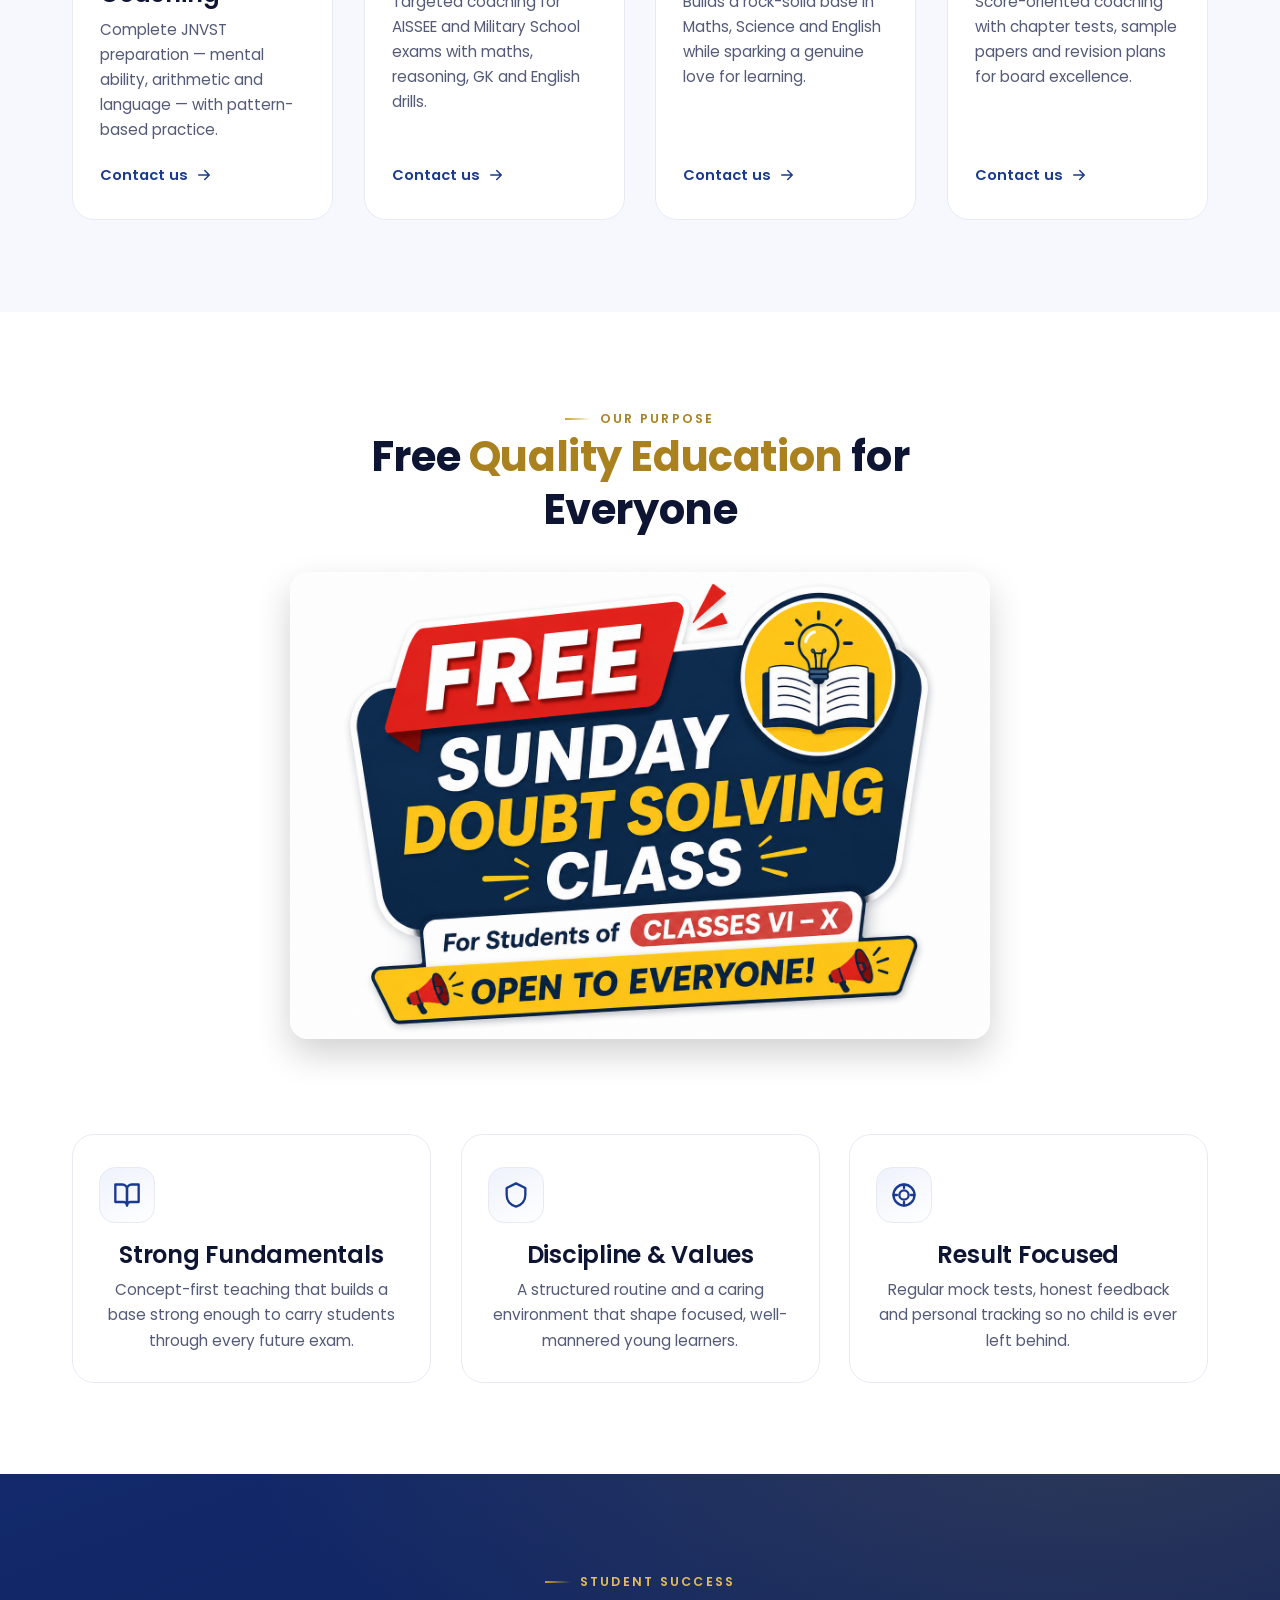
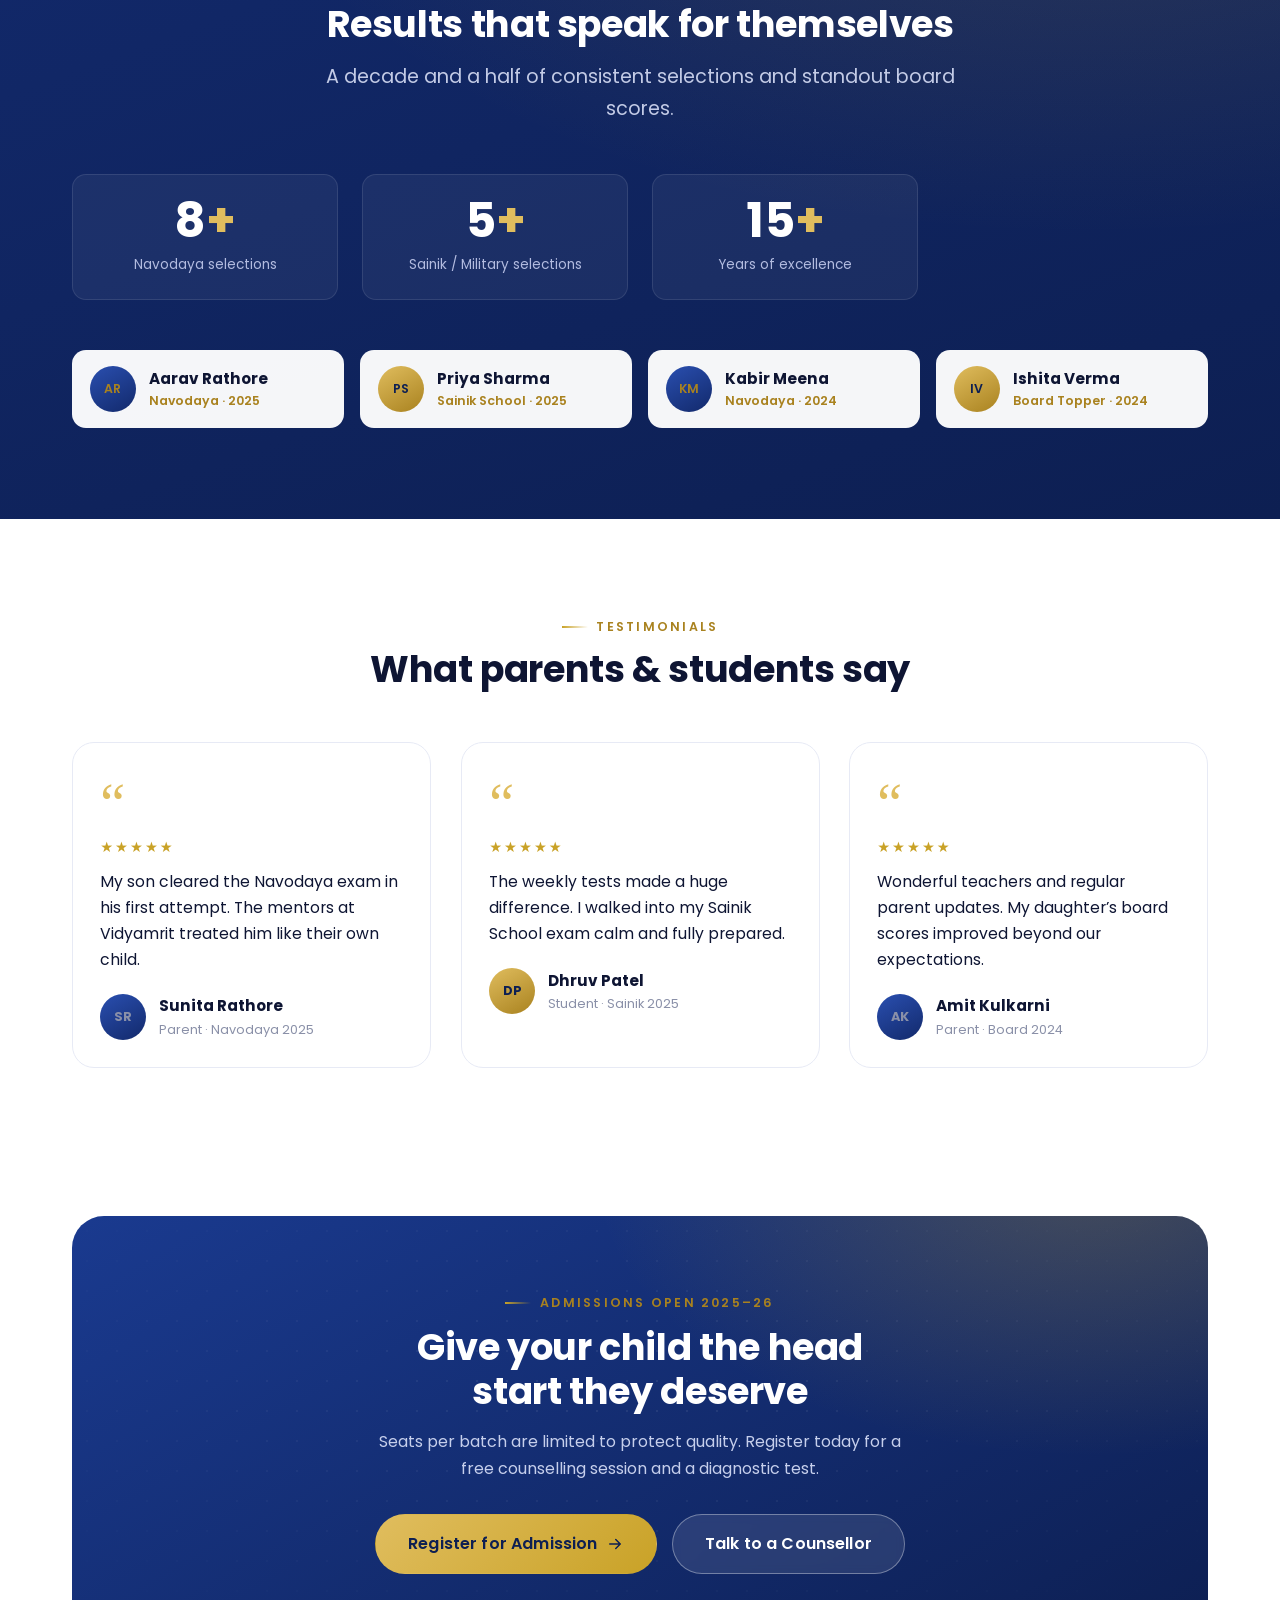
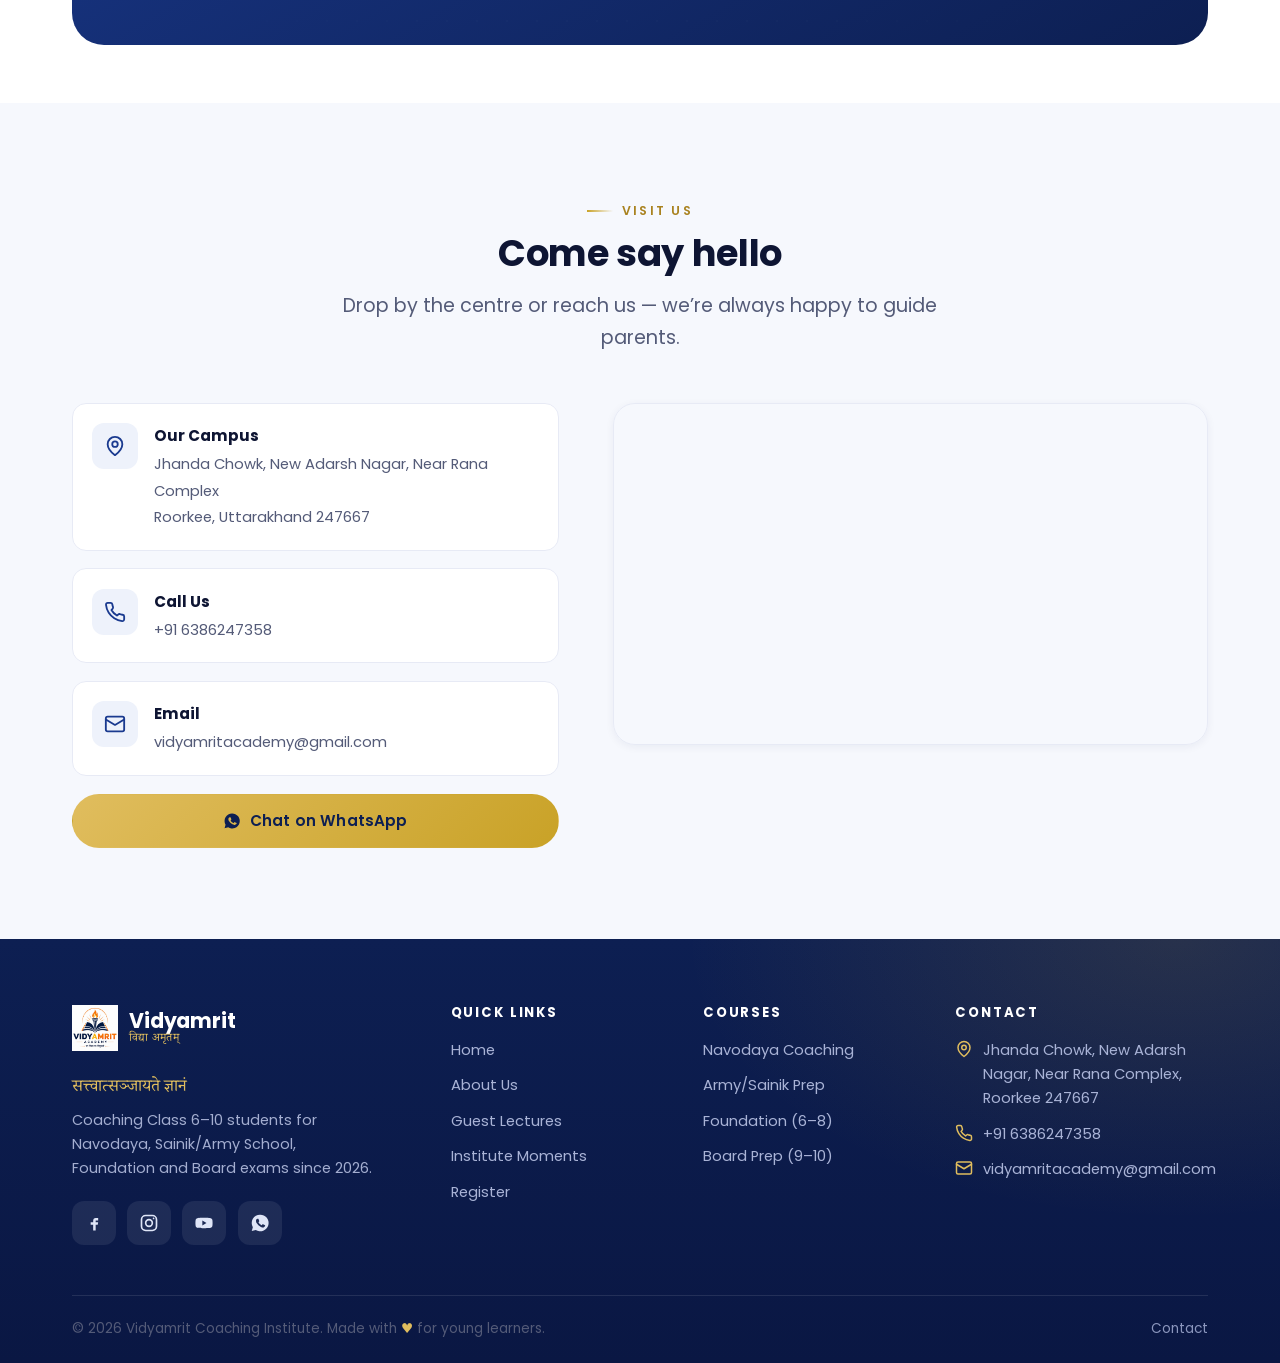
==== commit 8b77b6ec: "details changes" ====
--- a/index.html
+++ b/index.html
@@ -124,7 +124,7 @@
 
           <p class="hero__lead">
             Focused coaching for Class 6–10 — Navodaya Vidyalaya, Army &amp; Sainik School
-            entrance, Foundation and Board exams. Expert mentors, small batches and a
+            entrance, Foundation and Board exams. Team of IITians and experienced teachers, small batches and a
             proven test-practice system.
           </p>
 
@@ -137,8 +137,8 @@
           </div>
 
           <ul class="hero__stats">
-            <li><span class="num" data-count="10" data-suffix="+">8</span><span class="lbl">Navodaya selections</span></li>
-            <li><span class="num" data-count="12" data-suffix="+">15+</span><span class="lbl">Years of mentoring</span></li>
+            <li><span class="num" data-count="8" data-suffix="+">8</span><span class="lbl">Navodaya selections</span></li>
+            <li><span class="num" data-count="15" data-suffix="+">15+</span><span class="lbl">Years of mentoring</span></li>
             <li><span class="num" data-count="3" data-suffix="">3</span><span class="lbl">Expert faculty</span></li>
           </ul>
         </div>
@@ -383,7 +383,7 @@
           <div class="contact-info reveal from-left">
             <div class="contact-item">
               <span class="ico" aria-hidden="true"><svg viewBox="0 0 24 24" fill="none" stroke="currentColor" stroke-width="2" stroke-linecap="round" stroke-linejoin="round"><path d="M20 10c0 6-8 12-8 12s-8-6-8-12a8 8 0 0 1 16 0Z"/><circle cx="12" cy="10" r="3"/></svg></span>
-              <div><b>Our Campus</b><span>Jhanda Chown, New Adarsh Nagar, Near Rana Complex<br />Roorkee, Uttarakhand 247667</span></div>
+              <div><b>Our Campus</b><span>Jhanda Chowk, New Adarsh Nagar, Near Rana Complex<br />Roorkee, Uttarakhand 247667</span></div>
             </div>
             <div class="contact-item">
               <span class="ico" aria-hidden="true"><svg viewBox="0 0 24 24" fill="none" stroke="currentColor" stroke-width="2" stroke-linecap="round" stroke-linejoin="round"><path d="M22 16.9v3a2 2 0 0 1-2.2 2 19.8 19.8 0 0 1-8.6-3 19.5 19.5 0 0 1-6-6 19.8 19.8 0 0 1-3-8.7A2 2 0 0 1 4.1 2h3a2 2 0 0 1 2 1.7c.1.9.4 1.8.7 2.7a2 2 0 0 1-.5 2.1L8.1 9.9a16 16 0 0 0 6 6l1.4-1.2a2 2 0 0 1 2.1-.4c.9.3 1.8.6 2.7.7a2 2 0 0 1 1.7 2Z"/></svg></span>
@@ -426,7 +426,7 @@
             </span>
           </a>
           <p class="footer__tag">सत्त्वात्सञ्जायते ज्ञानं</p>
-          <p class="footer__about">Coaching Class 6–10 students for Navodaya, Sainik/Army School, Foundation and Board exams since 2009.</p>
+          <p class="footer__about">Coaching Class 6–10 students for Navodaya, Sainik/Army School, Foundation and Board exams since 2026.</p>
           <div class="social-row">
             <a href="#" aria-label="Facebook"><svg viewBox="0 0 24 24" fill="currentColor" aria-hidden="true"><path d="M14 9h3V6h-3c-2 0-3 1.5-3 3.4V11H8v3h3v7h3v-7h2.5l.5-3H14V9.4c0-.3.2-.4.5-.4Z"/></svg></a>
             <a href="#" aria-label="Instagram"><svg viewBox="0 0 24 24" fill="none" stroke="currentColor" stroke-width="2"><rect x="3" y="3" width="18" height="18" rx="5"/><circle cx="12" cy="12" r="4"/><circle cx="17.5" cy="6.5" r="1" fill="currentColor" stroke="none"/></svg></a>
@@ -459,7 +459,7 @@
         <div class="footer__col">
           <h4>Contact</h4>
           <ul>
-            <li class="with-ico"><svg viewBox="0 0 24 24" fill="none" stroke="currentColor" stroke-width="2" stroke-linecap="round" stroke-linejoin="round"><path d="M20 10c0 6-8 12-8 12s-8-6-8-12a8 8 0 0 1 16 0Z"/><circle cx="12" cy="10" r="3"/></svg><span>Jhanda Chown, New Adarsh Nagar, Near Rana Complex, Roorkee 247667</span></li>
+            <li class="with-ico"><svg viewBox="0 0 24 24" fill="none" stroke="currentColor" stroke-width="2" stroke-linecap="round" stroke-linejoin="round"><path d="M20 10c0 6-8 12-8 12s-8-6-8-12a8 8 0 0 1 16 0Z"/><circle cx="12" cy="10" r="3"/></svg><span>Jhanda Chowk, New Adarsh Nagar, Near Rana Complex, Roorkee 247667</span></li>
             <li class="with-ico"><svg viewBox="0 0 24 24" fill="none" stroke="currentColor" stroke-width="2" stroke-linecap="round" stroke-linejoin="round"><path d="M22 16.9v3a2 2 0 0 1-2.2 2 19.8 19.8 0 0 1-8.6-3 19.5 19.5 0 0 1-6-6 19.8 19.8 0 0 1-3-8.7A2 2 0 0 1 4.1 2h3a2 2 0 0 1 2 1.7c.1.9.4 1.8.7 2.7a2 2 0 0 1-.5 2.1L8.1 9.9a16 16 0 0 0 6 6l1.4-1.2a2 2 0 0 1 2.1-.4c.9.3 1.8.6 2.7.7a2 2 0 0 1 1.7 2Z"/></svg><a href="tel:+916386247358">+91 6386247358</a></li>
             <li class="with-ico"><svg viewBox="0 0 24 24" fill="none" stroke="currentColor" stroke-width="2" stroke-linecap="round" stroke-linejoin="round"><rect x="2" y="4" width="20" height="16" rx="2"/><path d="m22 7-10 6L2 7"/></svg><a href="mailto:vidyamritacademy@gmail.com">vidyamritacademy@gmail.com</a></li>
           </ul>
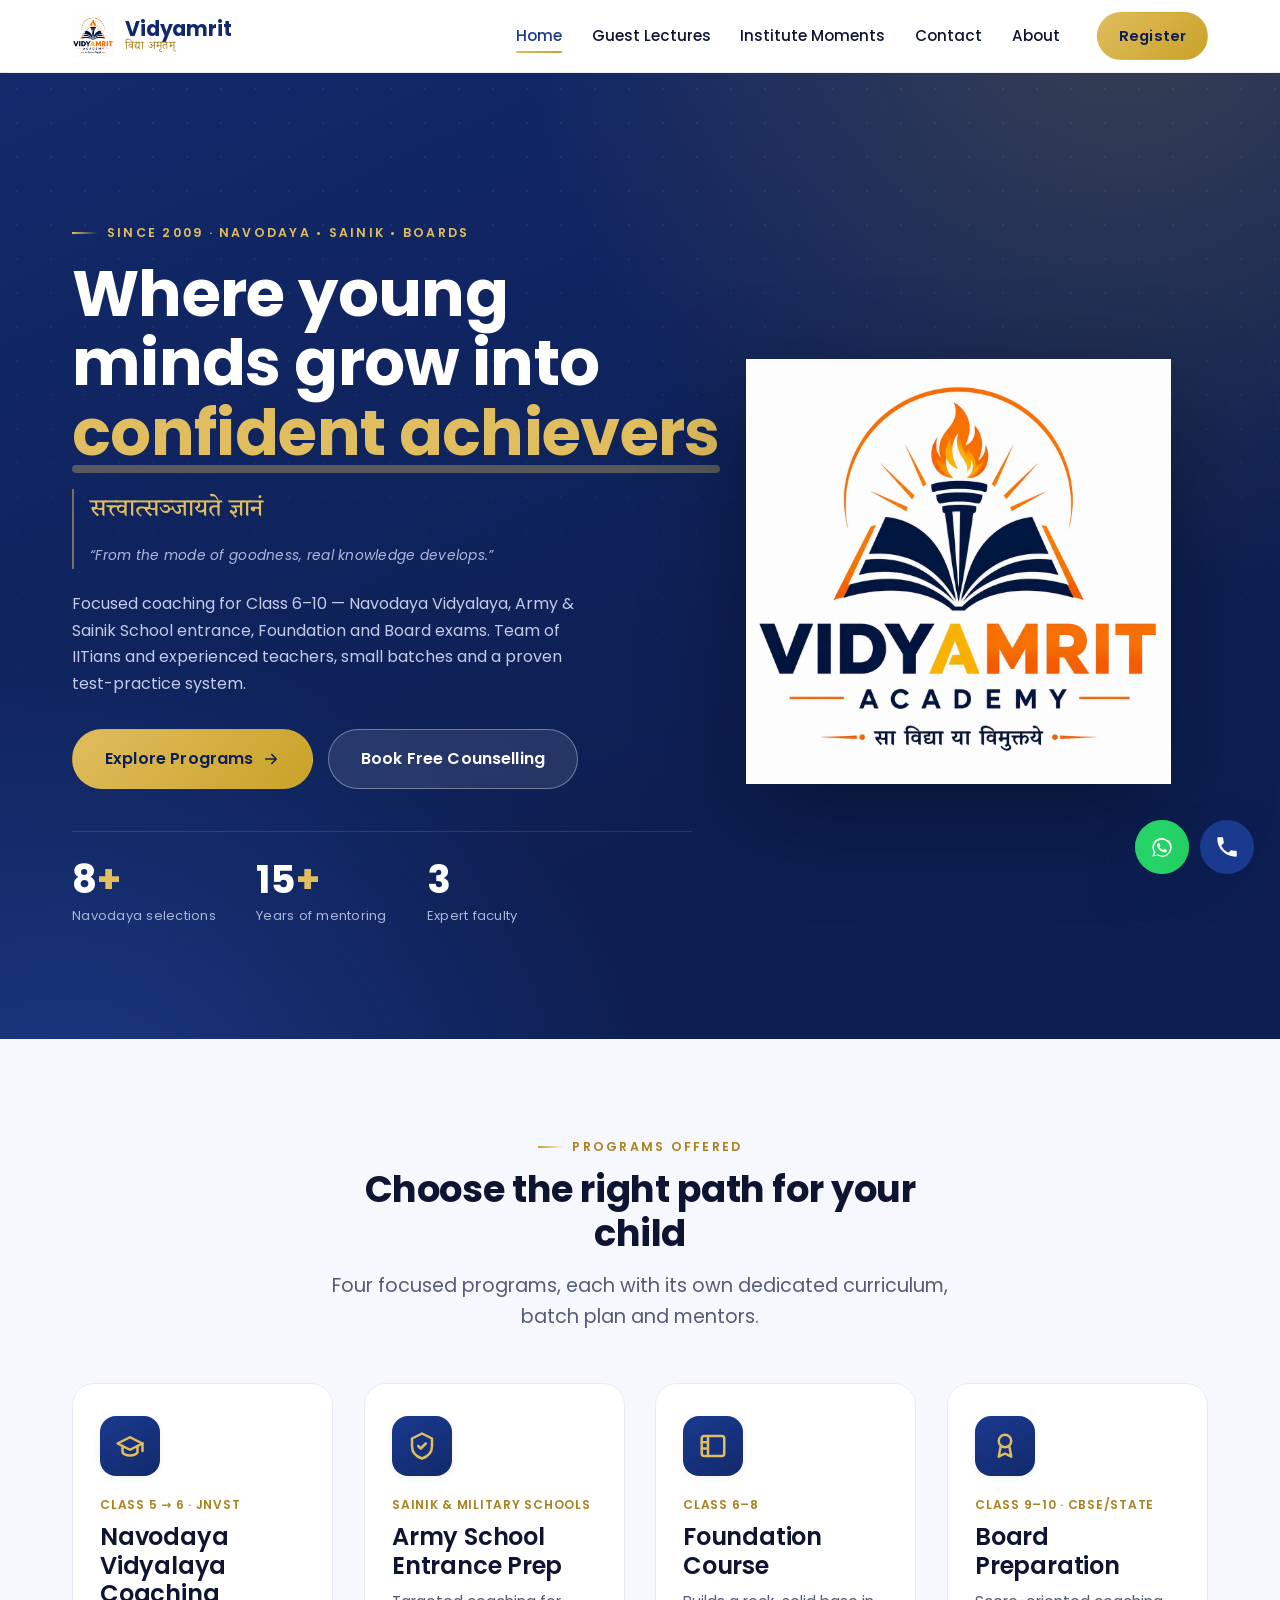
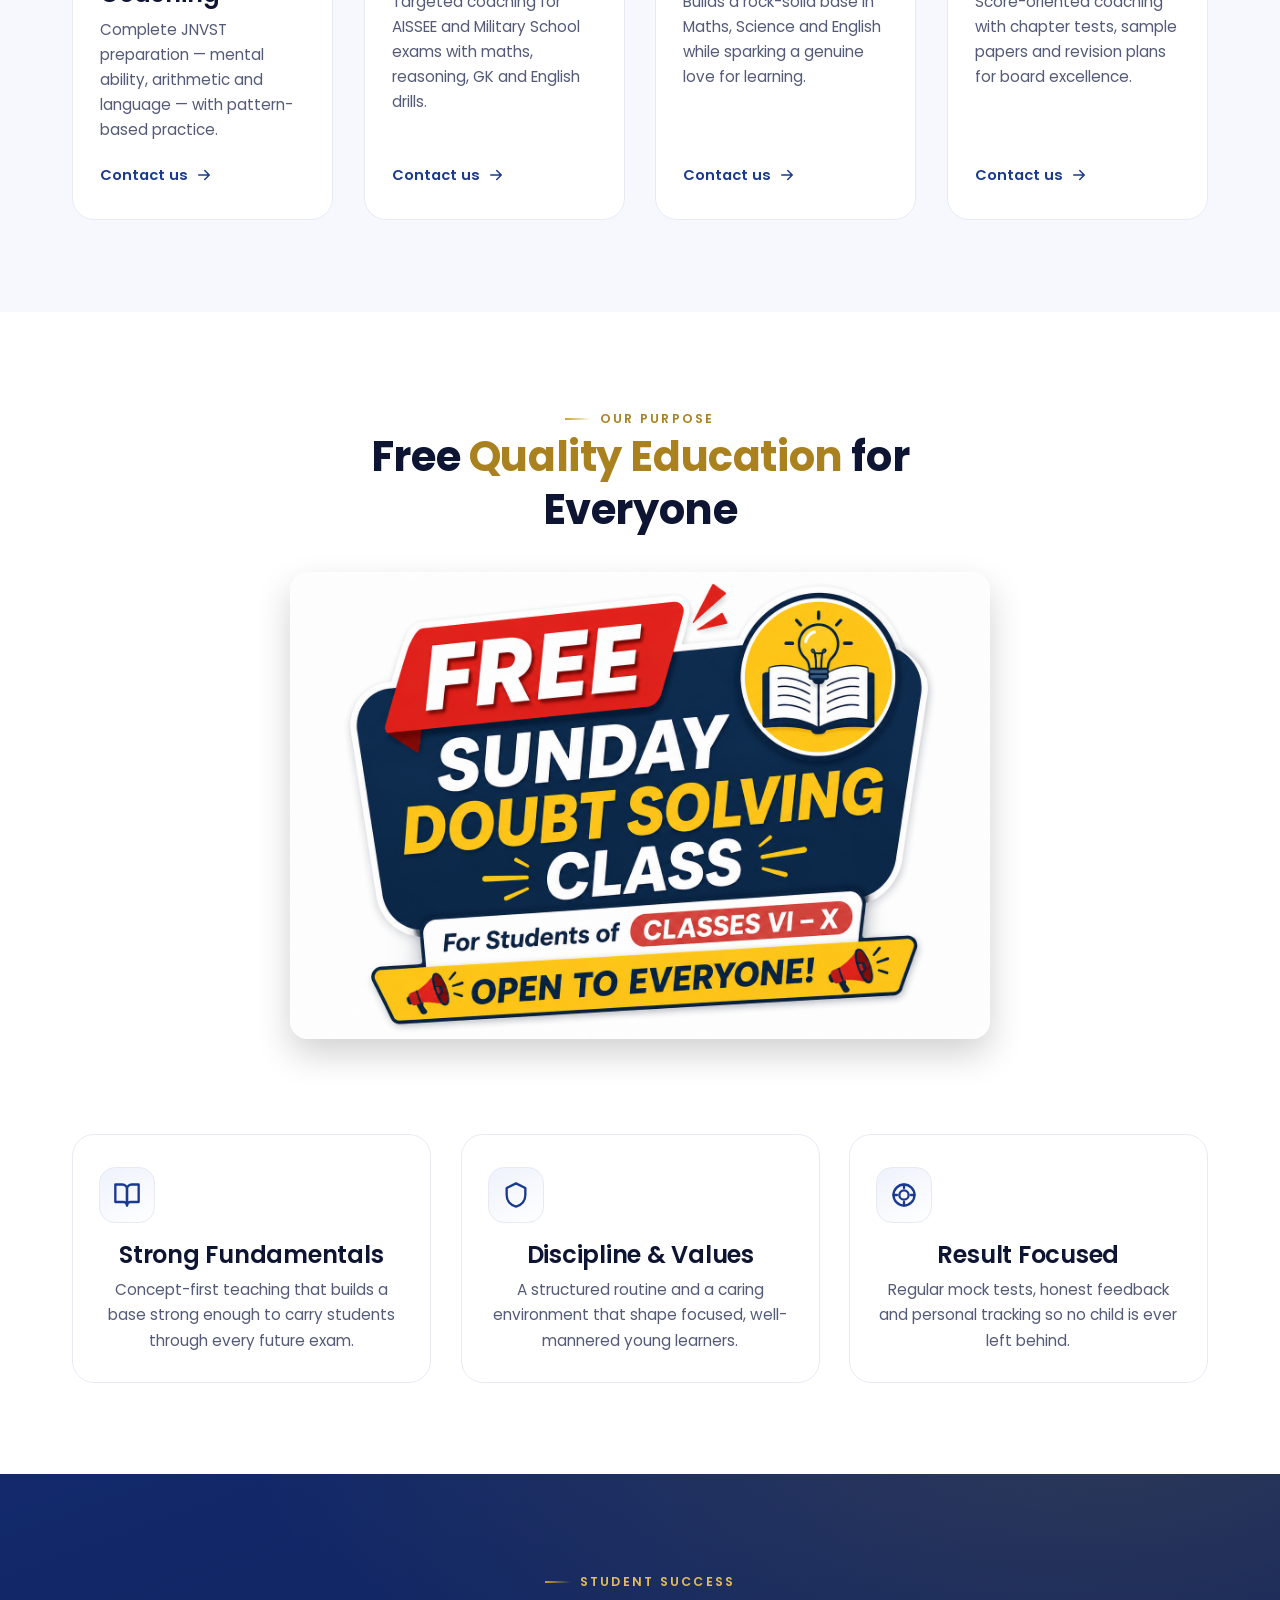
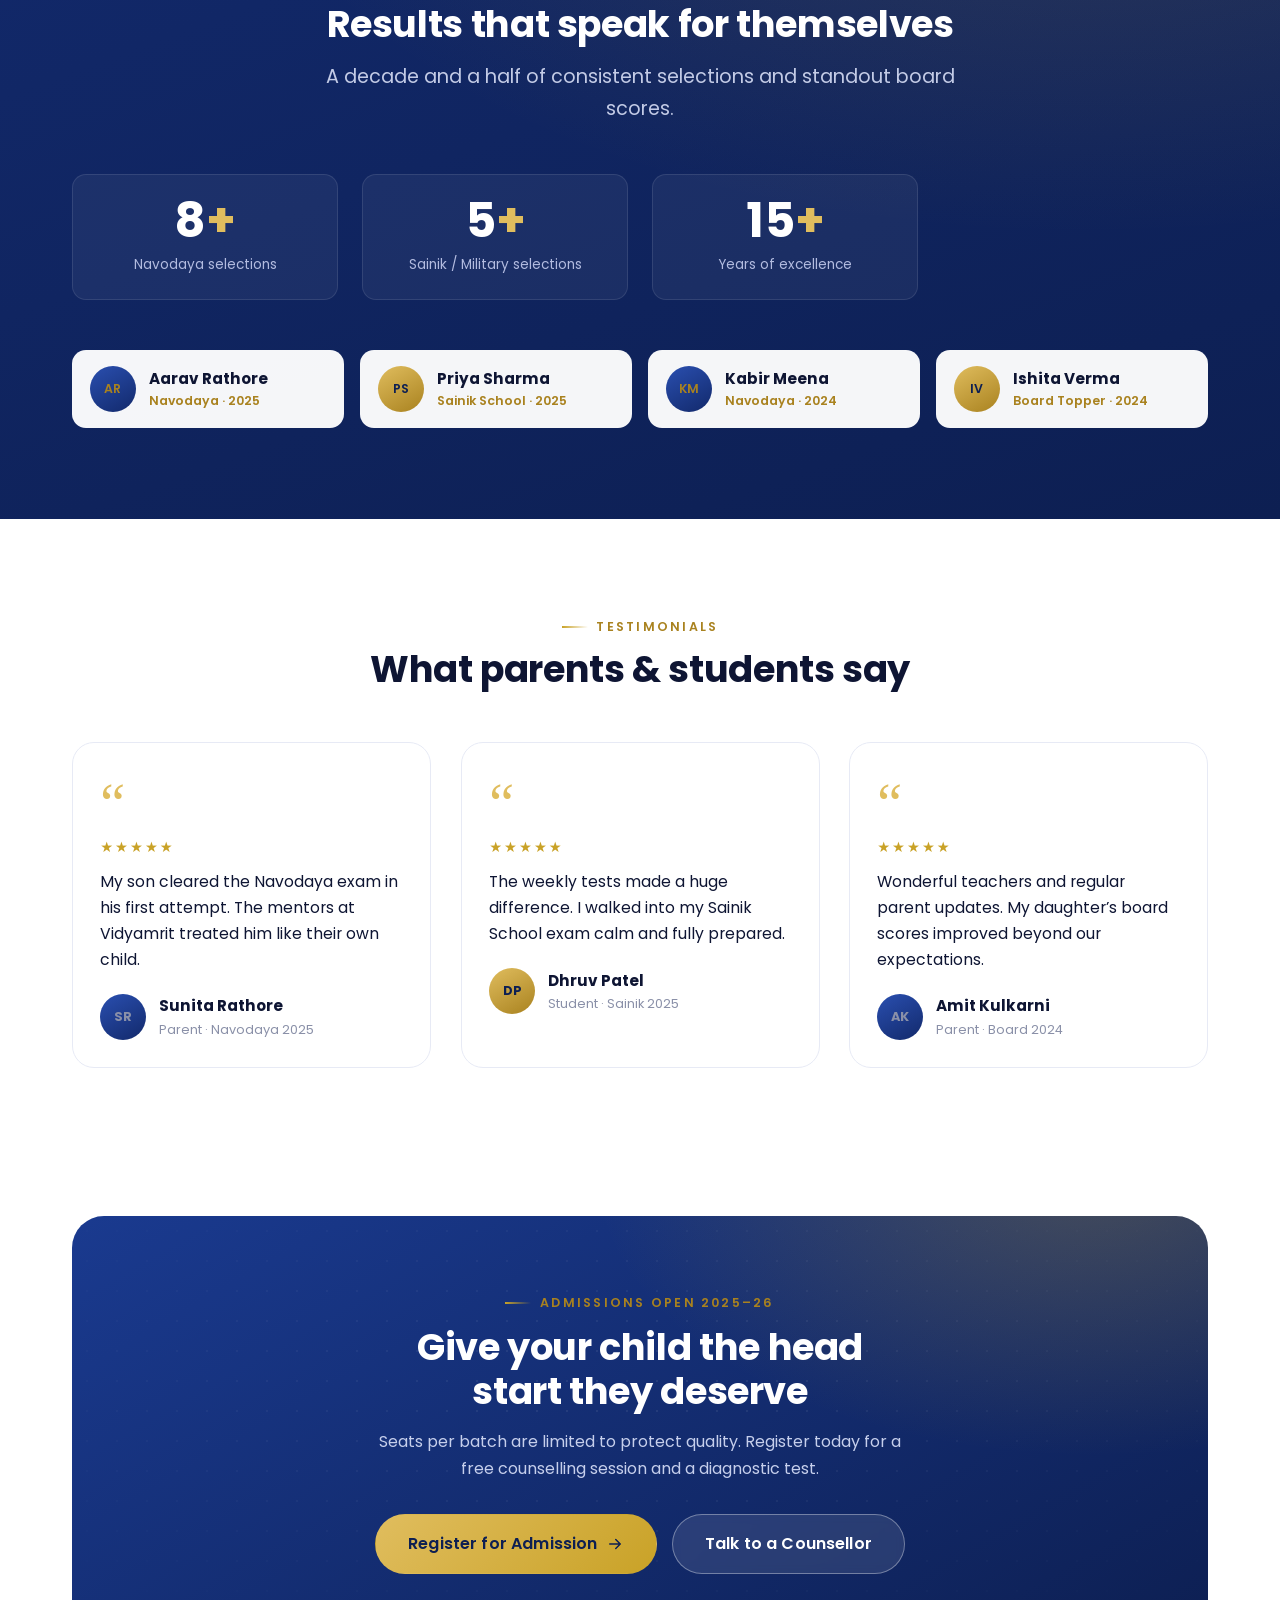
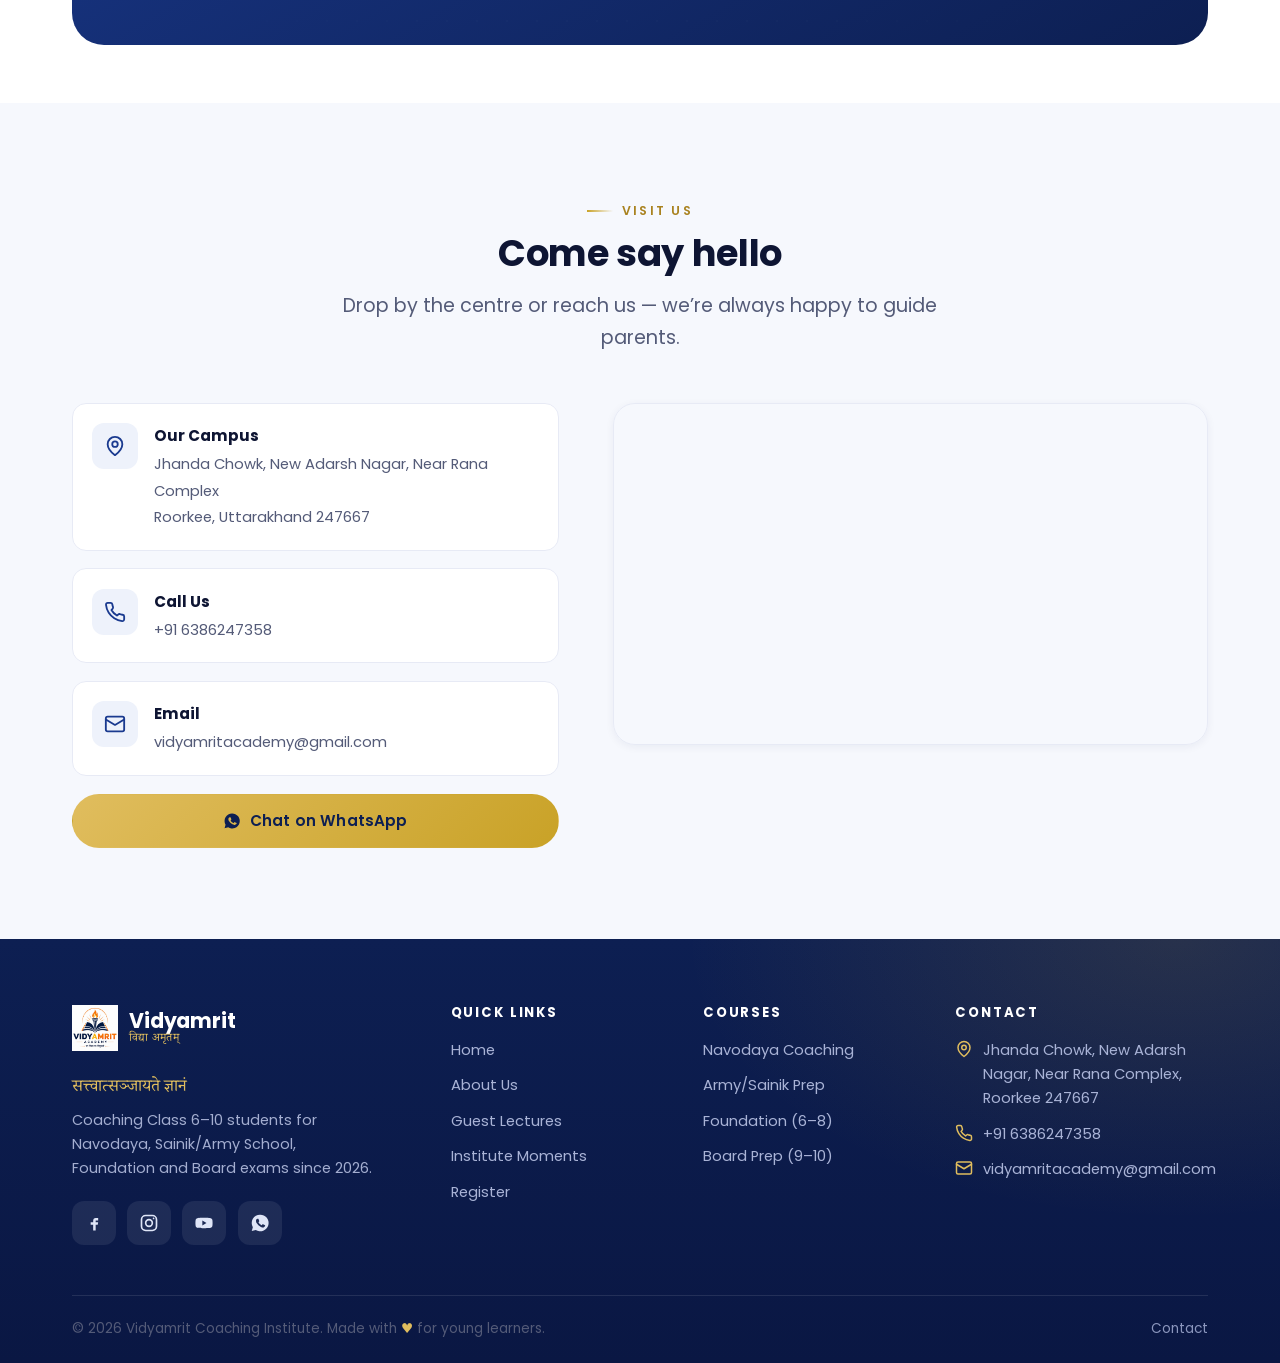
==== commit 9807f065: "whatsapp and call" ====
--- a/index.html
+++ b/index.html
@@ -35,6 +35,8 @@
   <link rel="stylesheet" href="css/forms.css" />
   <link rel="stylesheet" href="css/footer.css" />
   <link rel="stylesheet" href="css/responsive.css" />
+  <link rel="stylesheet" href="css/floating-contact.css">
+
   <!-- Google tag (gtag.js) -->
 <script async src="https://www.googletagmanager.com/gtag/js?id=G-0BFDSYG2CJ"></script>
 <script>
@@ -479,5 +481,24 @@
   <!-- ---- Scripts (defer keeps markup non-blocking) ---- -->
   <script src="js/script.js" defer></script>
   <script src="js/animations.js" defer></script>
+
+  <div class="floating-contact">
+  <a class="floating-contact__btn floating-contact__btn--whatsapp"
+     href="https://wa.me/916386247358"
+     target="_blank" rel="noopener"
+     aria-label="Chat on WhatsApp">
+    <svg viewBox="0 0 24 24" fill="currentColor" xmlns="http://www.w3.org/2000/svg">
+      <path d="M17.6 6.32A8.86 8.86 0 0 0 12.02 3.5c-4.9 0-8.9 4-8.9 8.9 0 1.57.4 3.1 1.18 4.45L3 21l4.28-1.28a8.86 8.86 0 0 0 4.74 1.36h.01c4.9 0 8.9-4 8.9-8.9 0-2.38-.93-4.62-2.63-6.3zm-5.58 13.7h-.01a7.4 7.4 0 0 1-3.77-1.03l-.27-.16-2.8.84.75-2.73-.18-.28a7.4 7.4 0 0 1-1.13-3.94c0-4.08 3.33-7.4 7.42-7.4a7.36 7.36 0 0 1 5.24 2.18 7.35 7.35 0 0 1 2.17 5.23c0 4.08-3.33 7.29-7.42 7.29zm4.06-5.54c-.22-.11-1.31-.65-1.51-.72-.2-.07-.35-.11-.5.11-.15.22-.57.72-.7.87-.13.15-.26.16-.48.06-.22-.11-.94-.35-1.79-1.11-.66-.59-1.11-1.32-1.24-1.54-.13-.22-.01-.34.1-.45.1-.1.22-.26.33-.39.11-.13.15-.22.22-.37.07-.15.04-.28-.02-.39-.06-.11-.5-1.21-.69-1.66-.18-.43-.37-.37-.5-.38h-.43c-.15 0-.39.06-.59.28-.2.22-.78.76-.78 1.86 0 1.1.8 2.16.91 2.31.11.15 1.58 2.41 3.82 3.38.53.23.95.37 1.27.47.53.17 1.02.15 1.4.09.43-.06 1.31-.53 1.49-1.05.18-.51.18-.95.13-1.05-.05-.1-.2-.16-.42-.27z"/>
+    </svg>
+  </a>
+
+  <a class="floating-contact__btn floating-contact__btn--call"
+     href="tel:+916386247358"
+     aria-label="Call us">
+    <svg viewBox="0 0 24 24" fill="currentColor" xmlns="http://www.w3.org/2000/svg">
+      <path d="M6.62 10.79a15.05 15.05 0 0 0 6.59 6.59l2.2-2.2a1 1 0 0 1 1.02-.24 11.36 11.36 0 0 0 3.57.57 1 1 0 0 1 1 1V20a1 1 0 0 1-1 1A17 17 0 0 1 3 4a1 1 0 0 1 1-1h3.5a1 1 0 0 1 1 1 11.36 11.36 0 0 0 .57 3.57 1 1 0 0 1-.25 1.02l-2.2 2.2z"/>
+    </svg>
+  </a>
+</div>
 </body>
 </html>
--- a/css/responsive.css
+++ b/css/responsive.css
@@ -33,12 +33,14 @@
    ============================================================ */
 @media (max-width: 860px) {
   /* --- hamburger + slide-in drawer --- */
-  .nav-toggle { display: flex; }
+  .site-header .nav-toggle { display: flex; }
 
-  .nav-menu {
+  .site-header .nav-menu {
     position: fixed;
     top: 0; right: 0; bottom: 0;
     width: min(86vw, 350px);
+    height: 100vh;
+    max-height: 100vh;
     flex-direction: column;
     align-items: stretch;
     justify-content: flex-start;
@@ -49,21 +51,22 @@
     transform: translateX(105%);
     transition: transform var(--t-med) var(--ease);
     overflow-y: auto;
+    -webkit-overflow-scrolling: touch;
     z-index: 995;
   }
-  .nav-menu.is-open { transform: translateX(0); }
+  .site-header .nav-menu.is-open { transform: translateX(0); }
 
-  .nav-list { flex-direction: column; align-items: stretch; gap: 0; width: 100%; }
-  .nav-link {
+  .site-header .nav-list { flex-direction: column; align-items: stretch; gap: 0; width: 100%; flex: 0 0 auto; }
+  .site-header .nav-link {
     width: 100%;
     padding: 0.95rem 0.4rem;
     border-bottom: 1px solid var(--line);
     justify-content: space-between;
   }
-  .nav-link::after { display: none; }
+  .site-header .nav-link::after { display: none; }
 
-  .has-dropdown { flex-direction: column; align-items: stretch; }
-  .dropdown {
+  .site-header .has-dropdown { flex-direction: column; align-items: stretch; }
+  .site-header .dropdown {
     position: static;
     transform: none;
     opacity: 1;
@@ -76,12 +79,12 @@
     overflow: hidden;
     transition: max-height var(--t-med) var(--ease);
   }
-  .has-dropdown.is-open .dropdown { max-height: 420px; }
-  .has-dropdown.is-open .nav-link--drop svg { transform: rotate(180deg); }
-  .dropdown a { padding: 0.7rem 0.9rem; }
-  .dropdown a:not(:last-child) { border-bottom: 1px solid var(--line); }
+  .site-header .has-dropdown.is-open .dropdown { max-height: 420px; }
+  .site-header .has-dropdown.is-open .nav-link--drop svg { transform: rotate(180deg); }
+  .site-header .dropdown a { padding: 0.7rem 0.9rem; }
+  .site-header .dropdown a:not(:last-child) { border-bottom: 1px solid var(--line); }
 
-  .nav-cta { width: 100%; margin-top: 1.2rem; }
+  .site-header .nav-cta { width: 100%; margin-top: 1.2rem; flex: 0 0 auto; }
 
   /* --- hero stacks --- */
   .hero__inner { grid-template-columns: 1fr; text-align: center; }
--- a/css/floating-contact.css
+++ b/css/floating-contact.css
@@ -0,0 +1,82 @@
+/* ============================================================
+   Vidyamrit — floating-contact.css
+   Fixed bottom-right WhatsApp + Call buttons.
+   Visible on every page, on both desktop and mobile.
+   Load this AFTER navbar.css and responsive.css.
+   ============================================================ */
+
+.floating-contact {
+  position: fixed;
+  right: clamp(1rem, 2vw, 1.6rem);
+  bottom: clamp(1rem, 2vw, 1.6rem);
+  display: flex;
+  flex-direction: row;
+  align-items: center;
+  gap: 0.7rem;
+  z-index: 1100; /* above header (1000) and nav drawer (995) */
+}
+
+.floating-contact__btn {
+  display: inline-flex;
+  align-items: center;
+  justify-content: center;
+  width: 54px;
+  height: 54px;
+  border-radius: 50%;
+  color: #fff;
+  box-shadow: var(--shadow-lg);
+  transition: transform var(--t-fast) var(--ease),
+              box-shadow var(--t-med) var(--ease);
+}
+.floating-contact__btn:hover {
+  transform: translateY(-3px) scale(1.05);
+}
+.floating-contact__btn svg {
+  width: 26px;
+  height: 26px;
+}
+
+/* WhatsApp — recognisable brand green, kept as-is intentionally */
+.floating-contact__btn--whatsapp {
+  background: #25d366;
+}
+.floating-contact__btn--whatsapp:hover {
+  box-shadow: 0 14px 34px rgba(37, 211, 102, 0.4);
+}
+
+/* Call — matches site's royal blue */
+.floating-contact__btn--call {
+  background: var(--royal-700);
+}
+.floating-contact__btn--call:hover {
+  background: var(--royal-800);
+  box-shadow: 0 14px 34px rgba(26, 58, 143, 0.4);
+}
+
+/* Gentle pulse ring on WhatsApp to draw the eye without being annoying */
+.floating-contact__btn--whatsapp::before {
+  content: "";
+  position: absolute;
+  inset: 0;
+  border-radius: 50%;
+  background: #25d366;
+  opacity: 0.55;
+  z-index: -1;
+  animation: floating-pulse 2.2s var(--ease) infinite;
+}
+.floating-contact__btn { position: relative; }
+
+@keyframes floating-pulse {
+  0%   { transform: scale(1);   opacity: 0.55; }
+  100% { transform: scale(1.7); opacity: 0; }
+}
+
+/* Smaller footprint on very small screens */
+@media (max-width: 400px) {
+  .floating-contact__btn { width: 48px; height: 48px; }
+  .floating-contact__btn svg { width: 22px; height: 22px; }
+}
+
+@media (prefers-reduced-motion: reduce) {
+  .floating-contact__btn--whatsapp::before { animation: none; display: none; }
+}
